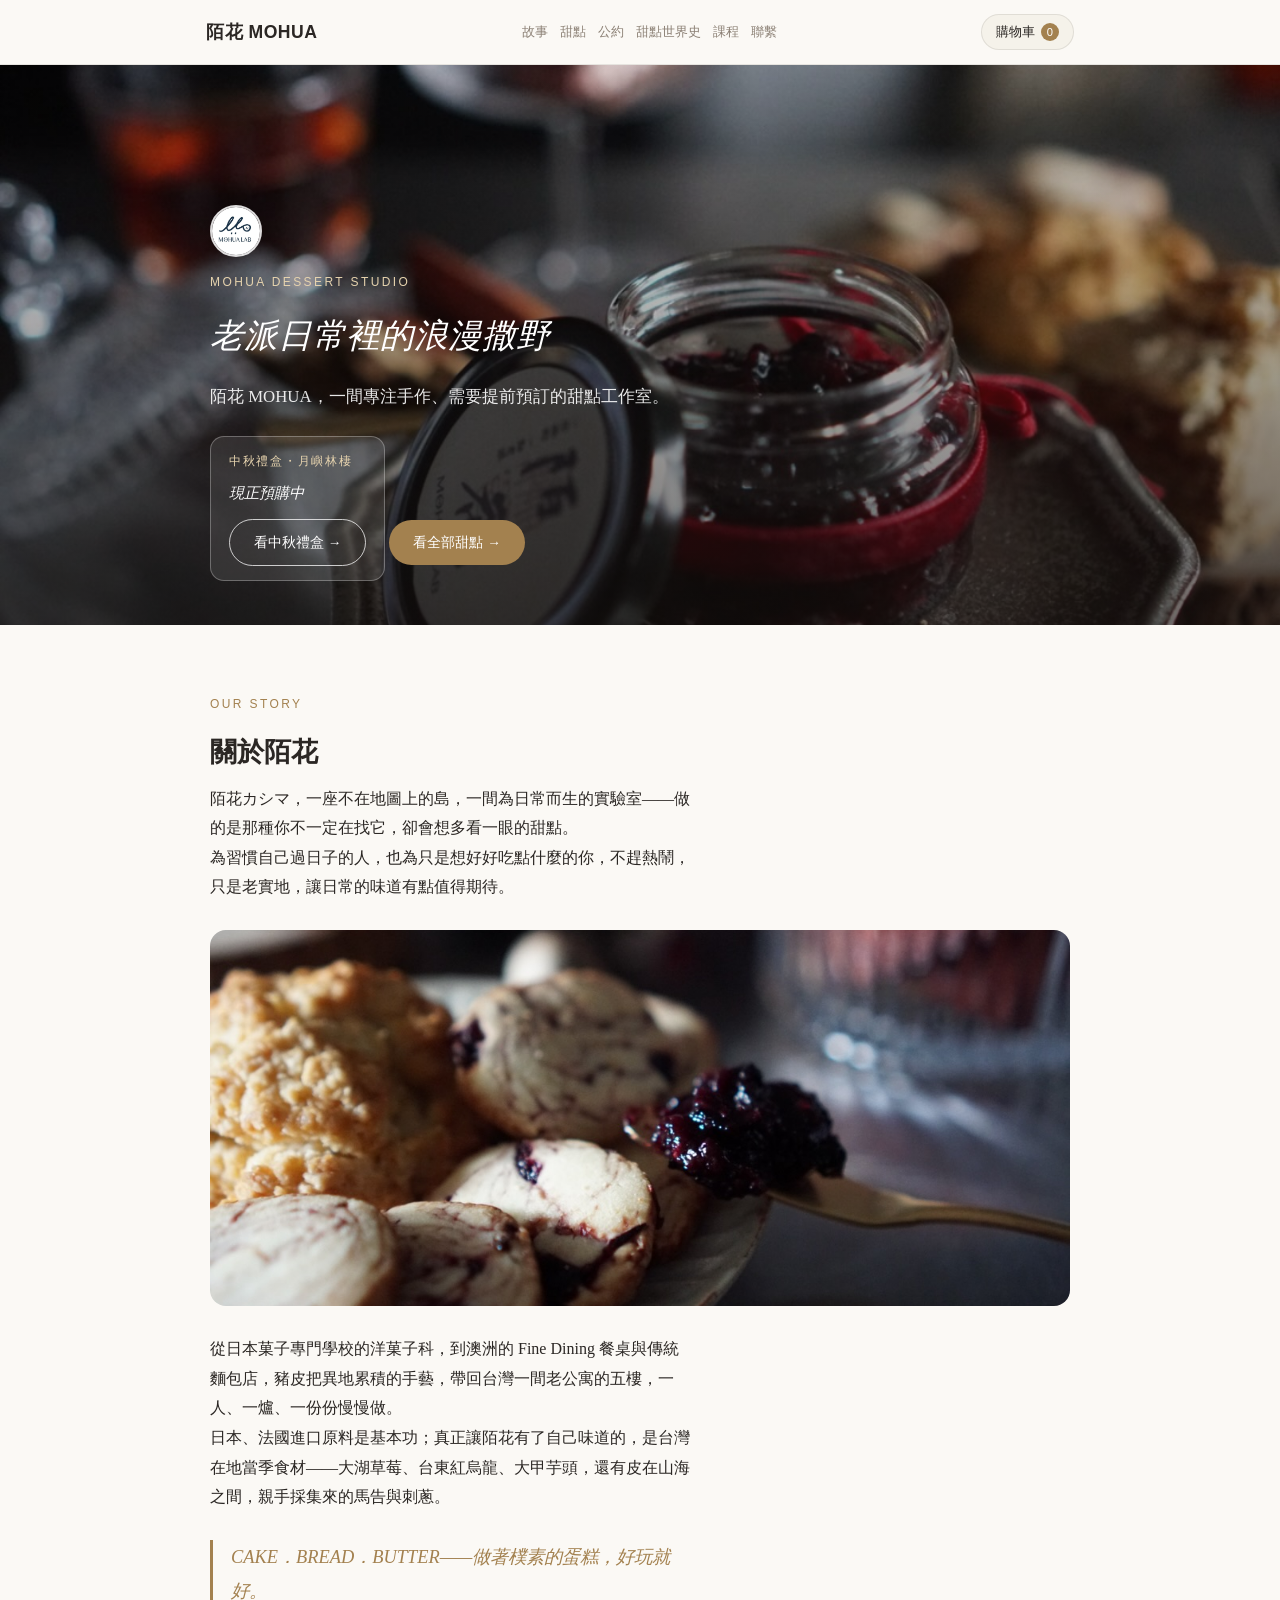
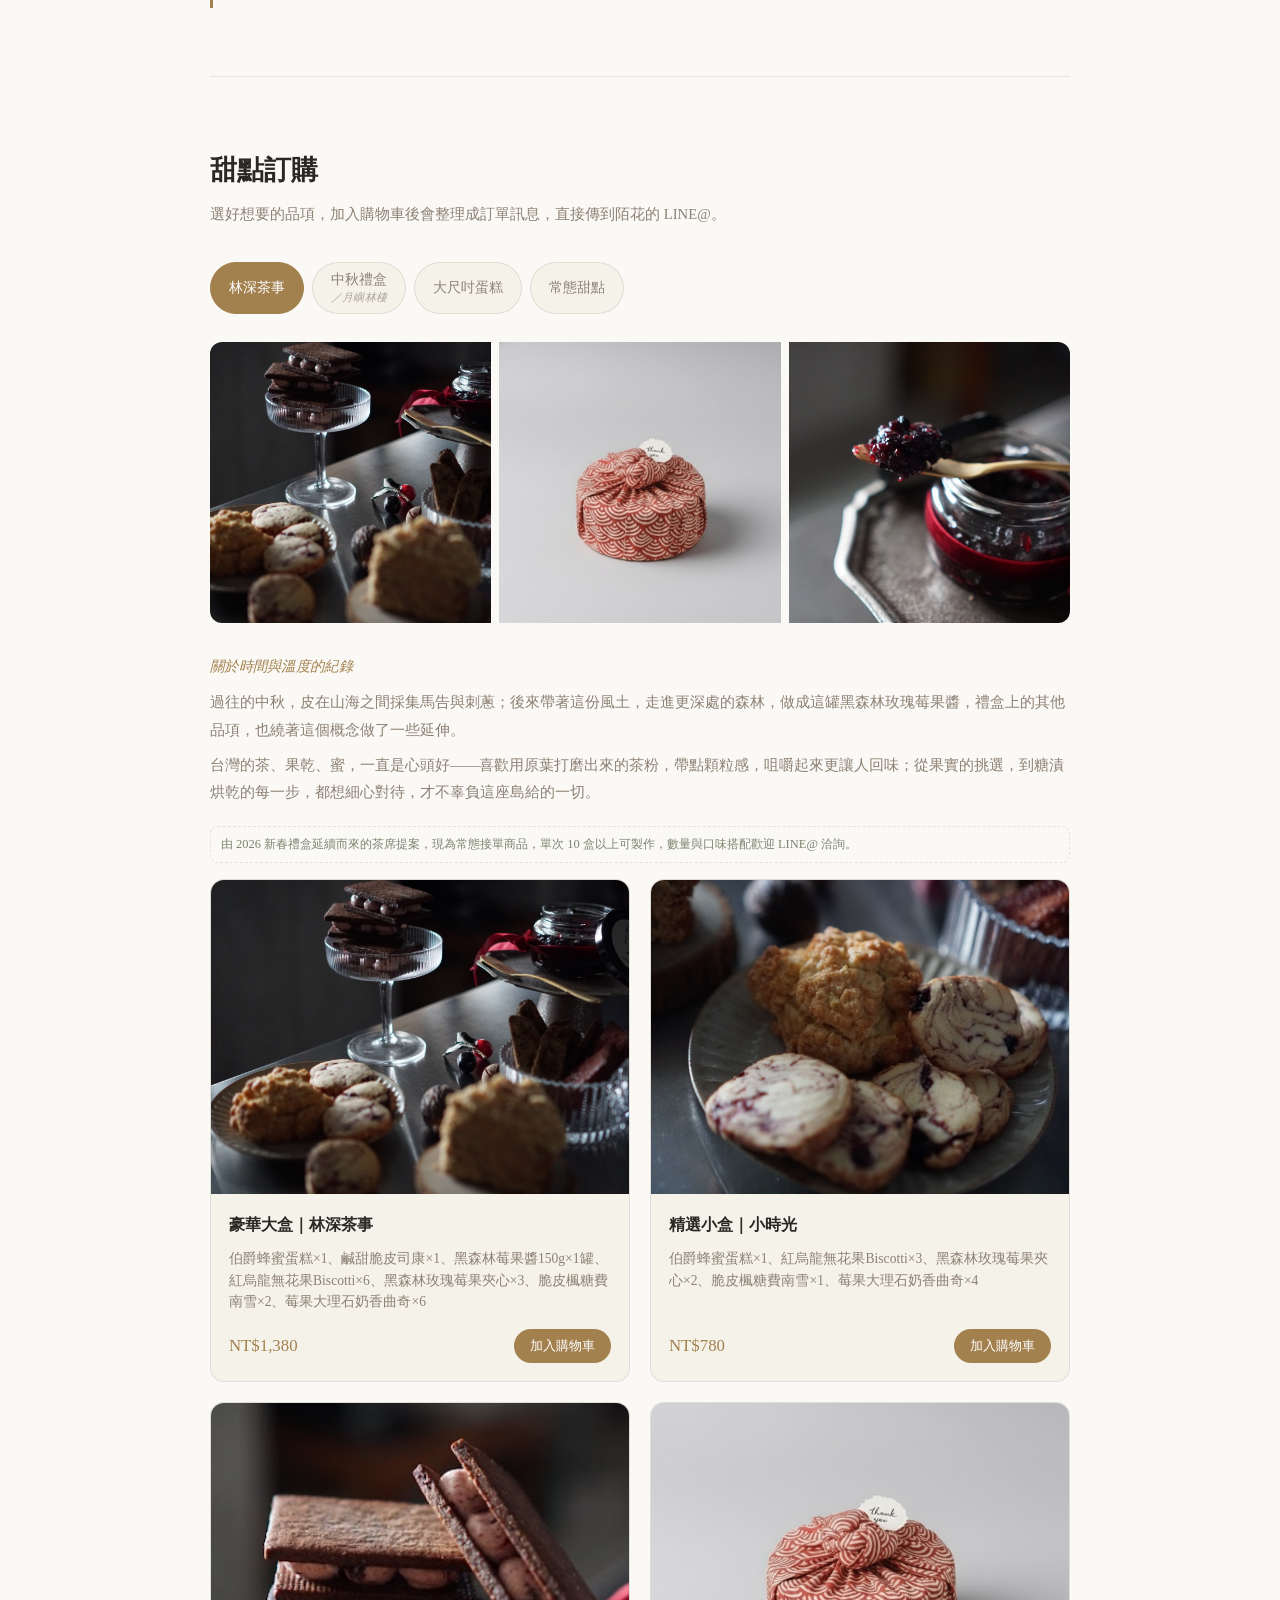
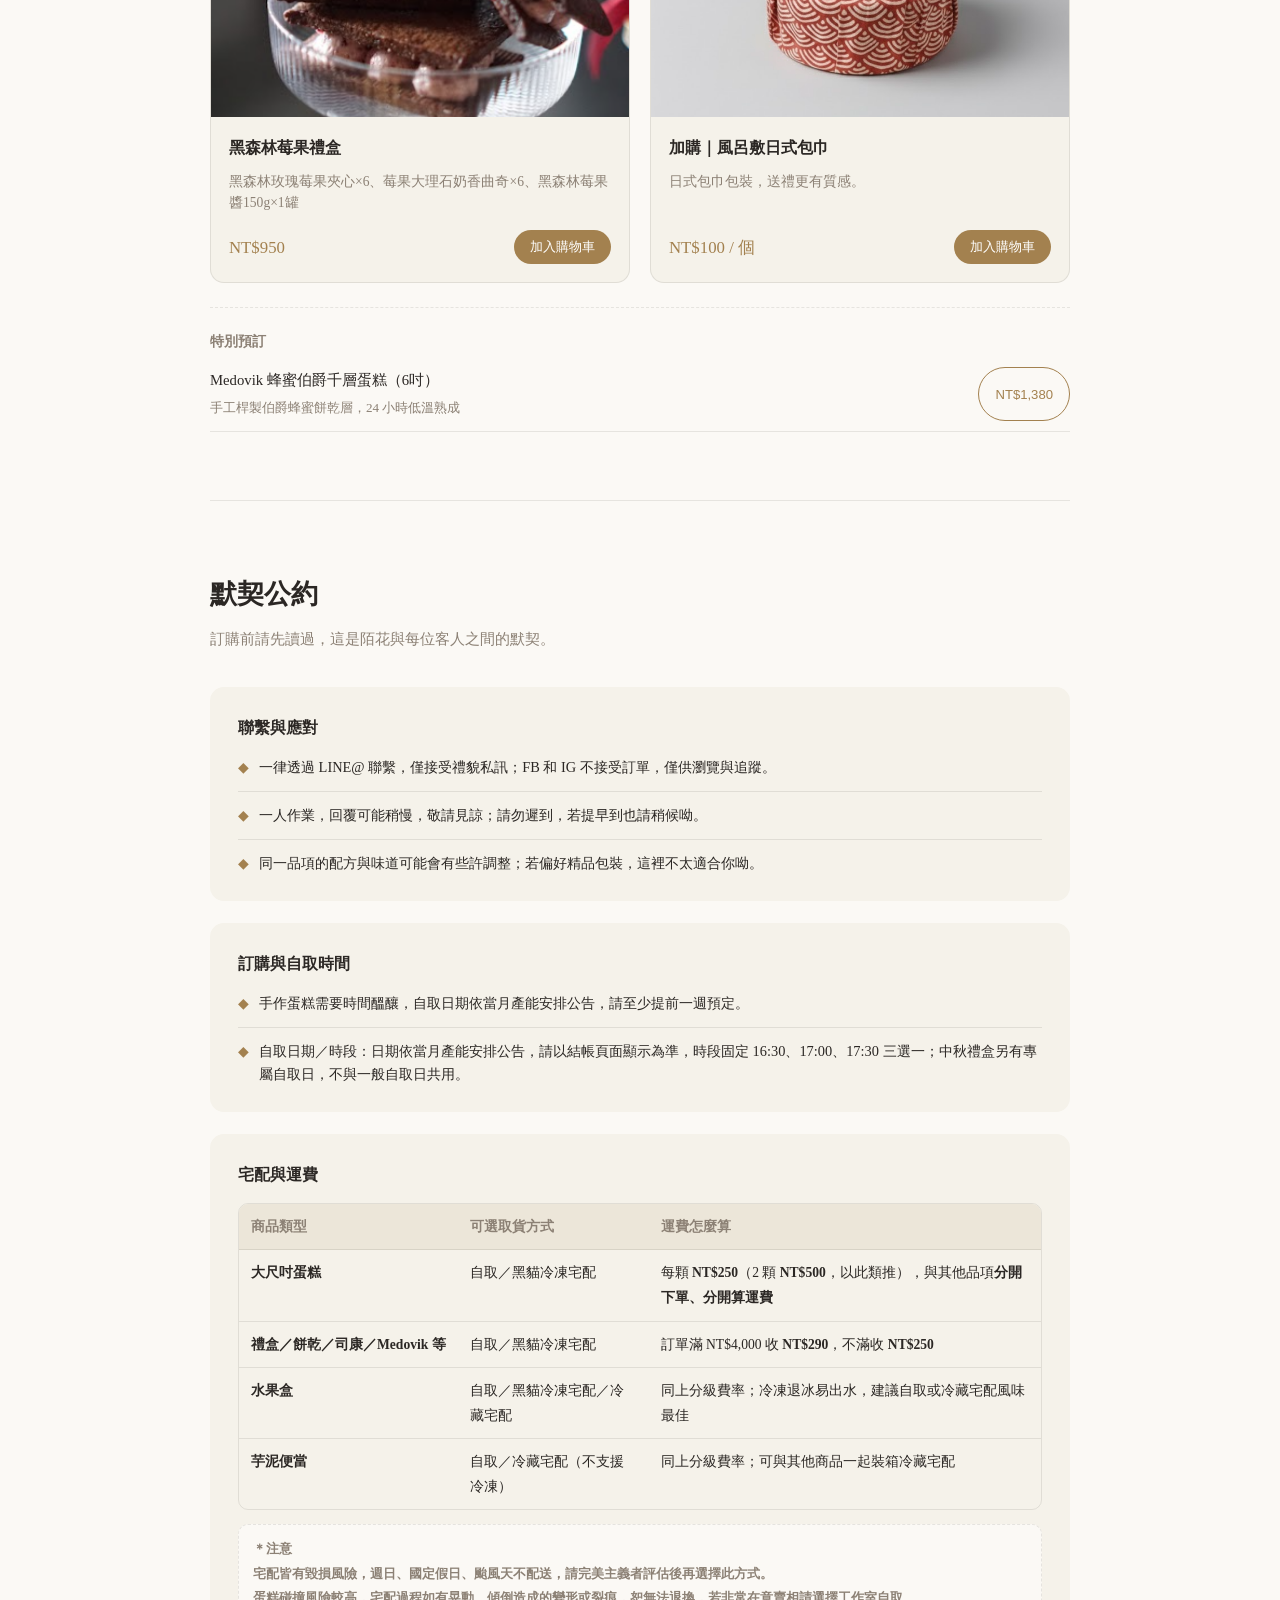
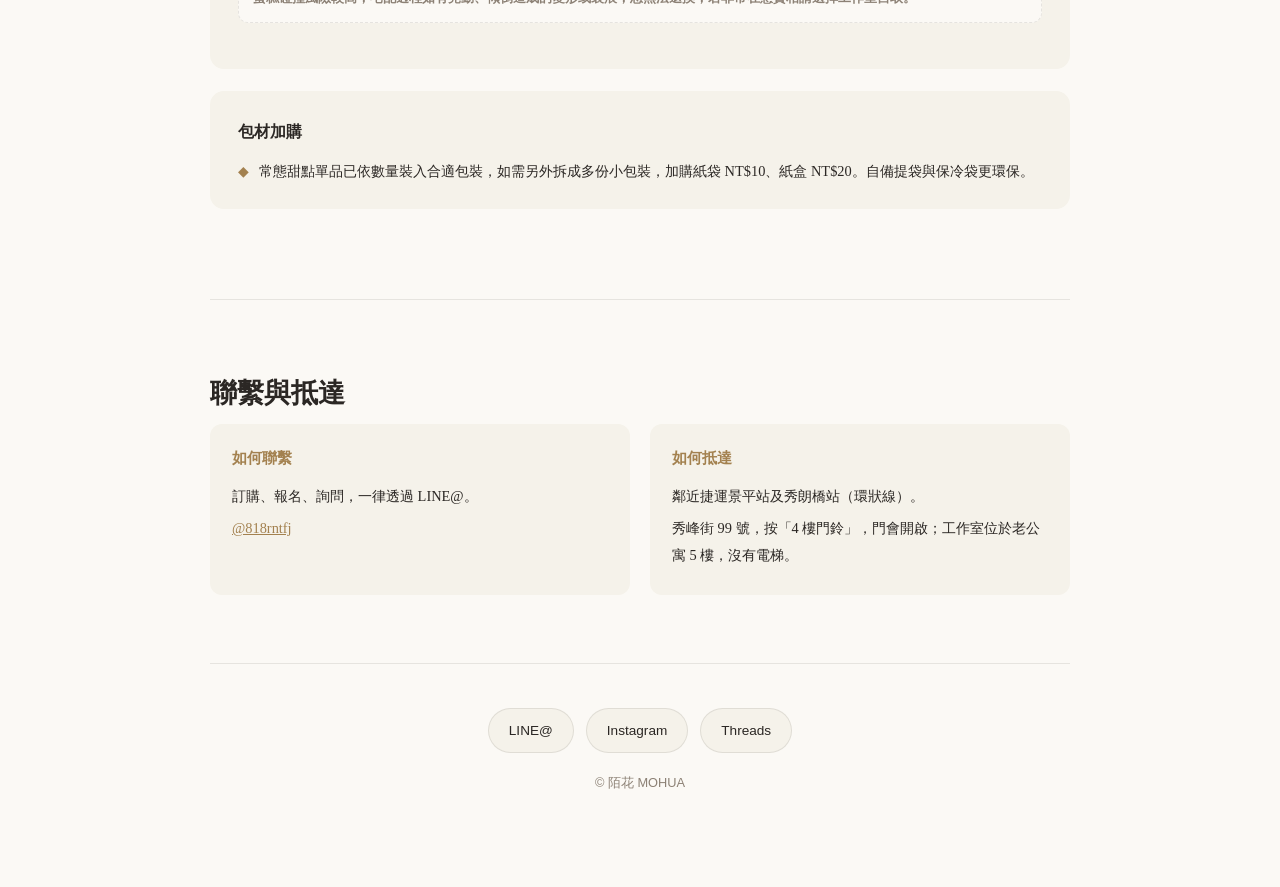
==== index.html @ 63fe0bda "宅配紅字說明加上中秋禮盒的固定出貨日例外 購物車只要有中秋禮盒商品，宅配紅字說明改講「9/21 統一以黑貓冷凍宅配寄出，如有併單其他甜點，將一併於當日出貨」，不會再顯示一般品項那句「依訂單順序、無法指" ====
<!DOCTYPE html>
<html lang="zh-Hant">
<head>
<meta charset="UTF-8">
<title>陌花 MOHUA｜甜點與烘焙課程</title>
<meta name="viewport" content="width=device-width, initial-scale=1">
<meta name="description" content="陌花 MOHUA——豬皮的甜點工作室，大尺吋蛋糕、期間限定禮盒、烘焙課程。">
<link rel="stylesheet" href="style.css">
</head>
<body>

<nav class="topnav">
  <div class="topnav-inner ui">
    <a class="brand" href="#top">陌花 MOHUA</a>
    <div class="nav-links">
      <a href="#story">故事</a>
      <a href="#shop">甜點</a>
      <a href="#agreement">公約</a>
      <a href="dessert-history.html">甜點世界史</a>
      <a href="course.html">課程</a>
      <a href="#visit">聯繫</a>
    </div>
    <button class="cart-btn" onclick="openCart()"><span class="ui-label">購物車</span> <span class="cart-count ui" id="cartCount">0</span></button>
  </div>
</nav>

<header class="hero" id="top">
  <div class="hero-media">
    <img src="素材/ig/post-01-jan13.jpg" alt="陌花手作甜點與果醬">
    <div class="hero-overlay"></div>
  </div>
  <div class="hero-content">
    <img class="hero-badge" src="素材/ig/profile-logo.jpg" alt="陌花 MOHUA LAB">
    <p class="eyebrow ui">MOHUA DESSERT STUDIO</p>
    <h1 class="name">老派日常裡的浪漫撒野</h1>
    <p class="lede">陌花 MOHUA，一間專注手作、需要提前預訂的甜點工作室。</p>

    <div class="hero-promo">
      <p class="hero-promo-tag">中秋禮盒・月嶼林棲</p>
      <p class="hero-promo-text">現正預購中</p>
      <a href="#shop" class="hero-cta ui outline" onclick="switchTab('midautumn')">看中秋禮盒 →</a>
    </div>

    <a href="#shop" class="hero-cta ui">看全部甜點 →</a>
  </div>
</header>

<div class="wrap">

<!-- ================= 品牌故事 ================= -->
<section class="block story-block" id="story">
  <p class="eyebrow ui">OUR STORY</p>
  <h2 class="sec-title">關於陌花</h2>

  <p class="story-text">陌花カシマ，一座不在地圖上的島，一間為日常而生的實驗室——做的是那種你不一定在找它，卻會想多看一眼的甜點。<br>
  為習慣自己過日子的人，也為只是想好好吃點什麼的你，不趕熱鬧，只是老實地，讓日常的味道有點值得期待。</p>

  <div class="story-banner"><img src="素材/ig/post-05-jan23.jpg" alt="陌花手作甜點"></div>

  <p class="story-text">從日本菓子專門學校的洋菓子科，到澳洲的 Fine Dining 餐桌與傳統麵包店，豬皮把異地累積的手藝，帶回台灣一間老公寓的五樓，一人、一爐、一份份慢慢做。<br>
  日本、法國進口原料是基本功；真正讓陌花有了自己味道的，是台灣在地當季食材——大湖草莓、台東紅烏龍、大甲芋頭，還有皮在山海之間，親手採集來的馬告與刺蔥。</p>

  <blockquote class="pull-quote ui">CAKE．BREAD．BUTTER——做著樸素的蛋糕，好玩就好。</blockquote>
</section>

<!-- ================= 甜點訂購 ================= -->
<section class="block" id="shop">
  <h2 class="sec-title">甜點訂購</h2>
  <p class="sec-sub">選好想要的品項，加入購物車後會整理成訂單訊息，直接傳到陌花的 LINE@。</p>

  <div class="tabs ui">
    <button class="tab active" data-cat="giftbox" onclick="switchTab('giftbox')">林深茶事</button>
    <button class="tab" data-cat="midautumn" onclick="switchTab('midautumn')">中秋禮盒<span class="tab-sub">／月嶼林棲</span></button>
    <button class="tab" data-cat="cake" onclick="switchTab('cake')">大尺吋蛋糕</button>
    <button class="tab" data-cat="changtai" onclick="switchTab('changtai')">常態甜點</button>
  </div>

  <!-- 新春禮盒 -->
  <div class="cat-panel" id="panel-giftbox">
    <div class="gallery-strip">
      <img src="素材/form-img-1.png" alt="陌花新春禮盒陳列">
      <img src="素材/form-img-6.png" alt="風呂敷包裝">
      <img src="素材/form-img-2.png" alt="黑森林莓果醬">
    </div>
    <p class="tagline">關於時間與溫度的紀錄</p>
    <p class="sec-sub" style="margin-bottom:8px">過往的中秋，皮在山海之間採集馬告與刺蔥；後來帶著這份風土，走進更深處的森林，做成這罐黑森林玫瑰莓果醬，禮盒上的其他品項，也繞著這個概念做了一些延伸。</p>
    <p class="sec-sub" style="margin-bottom:20px">台灣的茶、果乾、蜜，一直是心頭好——喜歡用原葉打磨出來的茶粉，帶點顆粒感，咀嚼起來更讓人回味；從果實的挑選，到糖漬烘乾的每一步，都想細心對待，才不辜負這座島給的一切。</p>
    <p class="item-note" style="margin-bottom:16px">由 2026 新春禮盒延續而來的茶席提案，現為常態接單商品，單次 10 盒以上可製作，數量與口味搭配歡迎 LINE@ 洽詢。</p>

    <div class="product-grid">
      <div class="product-card">
        <div class="thumb"><img src="素材/form-img-1.png" alt="豪華大盒：林深茶事"></div>
        <div class="body">
          <h3>豪華大盒｜林深茶事</h3>
          <p class="desc">伯爵蜂蜜蛋糕×1、鹹甜脆皮司康×1、黑森林莓果醬150g×1罐、紅烏龍無花果Biscotti×6、黑森林玫瑰莓果夾心×3、脆皮楓糖費南雪×2、莓果大理石奶香曲奇×6</p>
          <div class="price-row">
            <span class="price ui">NT$1,380</span>
            <button class="add-btn ui" onclick="addToCart('giftbox-big','豪華大盒｜林深茶事',1380)">加入購物車</button>
          </div>
        </div>
      </div>

      <div class="product-card">
        <div class="thumb"><img src="素材/form-img-4.png" alt="精選小盒：小時光"></div>
        <div class="body">
          <h3>精選小盒｜小時光</h3>
          <p class="desc">伯爵蜂蜜蛋糕×1、紅烏龍無花果Biscotti×3、黑森林玫瑰莓果夾心×2、脆皮楓糖費南雪×1、莓果大理石奶香曲奇×4</p>
          <div class="price-row">
            <span class="price ui">NT$780</span>
            <button class="add-btn ui" onclick="addToCart('giftbox-small','精選小盒｜小時光',780)">加入購物車</button>
          </div>
        </div>
      </div>

      <div class="product-card">
        <div class="thumb"><img src="素材/form-img-3.png" alt="黑森林莓果禮盒"></div>
        <div class="body">
          <h3>黑森林莓果禮盒</h3>
          <p class="desc">黑森林玫瑰莓果夾心×6、莓果大理石奶香曲奇×6、黑森林莓果醬150g×1罐</p>
          <div class="price-row">
            <span class="price ui">NT$950</span>
            <button class="add-btn ui" onclick="addToCart('giftbox-berry','黑森林莓果禮盒',950)">加入購物車</button>
          </div>
        </div>
      </div>

      <div class="product-card">
        <div class="thumb"><img src="素材/form-img-6.png" alt="風呂敷日式包巾"></div>
        <div class="body">
          <h3>加購｜風呂敷日式包巾</h3>
          <p class="desc">日式包巾包裝，送禮更有質感。</p>
          <div class="price-row">
            <span class="price ui">NT$100 / 個</span>
            <button class="add-btn ui" onclick="addToCart('furoshiki','加購｜風呂敷日式包巾',100)">加入購物車</button>
          </div>
        </div>
      </div>
    </div>

    <div class="text-list">
      <h4 class="ui">特別預訂</h4>
      <ul>
        <li>
          <div>
            <div>Medovik 蜂蜜伯爵千層蛋糕（6吋）</div>
            <span class="note">手工桿製伯爵蜂蜜餅乾層，24 小時低溫熟成</span>
          </div>
          <button class="add-btn outline ui" onclick="addToCart('medovik','Medovik 蜂蜜伯爵千層蛋糕（6吋）',1380)">NT$1,380</button>
        </li>
      </ul>
    </div>
  </div>

  <!-- 中秋禮盒 -->
  <div class="cat-panel" id="panel-midautumn" style="display:none">
    <div class="gallery-strip">
      <img src="素材/中秋禮盒/moonfestival-labeled-tray.jpg" alt="月嶼林棲禮盒六種口味標示">
      <img src="素材/中秋禮盒/unbox-detail.jpg" alt="月嶼林棲禮盒開盒細節">
      <img src="素材/中秋禮盒/giftbag-packaging.jpg" alt="月嶼林棲禮盒提袋與包裝">
    </div>
    <p class="tagline">月嶼林棲</p>
    <p class="sec-sub" style="margin-bottom:8px">山林的氣息，伴著秋夜的月光，<br>茶香隨風飄散，如水的月光灑落，<br>陌生又熟悉的味道，是大家最想念的家鄉。</p>
    <p class="sec-sub" style="margin-bottom:20px">餅皮選用台灣原生香料與在地食材，將純淨的山林氣息，化為一口口的溫柔。特色餡料為花生蓮蓉起司餡，蒸熟的花生與蓮子壓成泥後翻炒成蓮蓉餡，搭配北海道奶油乳酪蒸烤而成，口感細緻、溫潤。</p>

    <h3 class="subcat-title" style="margin-top:0;padding-top:0;border-top:none">月嶼林棲</h3>
    <h3 class="subcat-title">A. 台灣風味月餅</h3>
    <div class="mini-strip" style="max-width:100%;grid-template-columns:repeat(4,1fr)">
      <img src="素材/中秋禮盒/mooncake-01.jpg" alt="台灣風味月餅細節 1">
      <img src="素材/中秋禮盒/mooncake-02.jpg" alt="台灣風味月餅細節 2">
      <img src="素材/中秋禮盒/mooncake-03.jpg" alt="台灣風味月餅細節 3">
      <img src="素材/中秋禮盒/mooncake-04.jpg" alt="台灣風味月餅細節 4">
    </div>
    <p class="subcat-note">口味：馬告杏桃（山胡椒清香、杏桃甜香）、刺蔥檸檬（原住民香料、清新風味）、紅烏龍核桃（高山茶韻、溫潤核桃）、觀音茶南瓜子（茶香與堅果的和諧）。附贈手寫小卡、麻繩。</p>
    <div class="product-grid">
      <div class="product-card">
        <div class="body">
          <h3>四入嚐鮮組合</h3>
          <p class="desc">口味各一，先嚐鮮再決定送禮組合。</p>
          <div class="price-row">
            <span class="price ui" id="price-mooncake-4">NT$660</span>
            <button class="add-btn ui" onclick="addMidAutumnItem('mooncake-4','台灣風味月餅｜四入嚐鮮組合',660)">加入購物車</button>
          </div>
        </div>
      </div>
      <div class="product-card">
        <div class="body">
          <h3>六入精緻禮盒</h3>
          <p class="desc">馬告杏桃×2、刺蔥檸檬×2、紅烏龍核桃×1、觀音茶南瓜子×1。</p>
          <div class="price-row">
            <span class="price ui" id="price-mooncake-6">NT$980</span>
            <button class="add-btn ui" onclick="addMidAutumnItem('mooncake-6','台灣風味月餅｜六入精緻禮盒',980)">加入購物車</button>
          </div>
        </div>
      </div>
    </div>

    <h3 class="subcat-title">B. 芝麻肉鬆麻糬酥餅</h3>
    <p class="subcat-note">外酥內軟的層次，芝麻濃厚、肉鬆鹹香，還有麻糬牽絲的驚喜。</p>
    <div class="product-grid">
      <div class="product-card">
        <div class="thumb"><img src="素材/常態甜點/31-sesame-mochi-pastry.jpg" alt="芝麻肉鬆QQ酥餅（整顆）" style="object-position:top"></div>
        <div class="body">
          <h3>單入</h3>
          <div class="price-row">
            <span class="price ui" id="price-sesame-mochi-1">NT$130</span>
            <button class="add-btn ui" onclick="addMidAutumnItem('sesame-mochi-1','芝麻肉鬆麻糬酥餅（單入）',130)">加入購物車</button>
          </div>
        </div>
      </div>
      <div class="product-card">
        <div class="thumb"><img src="素材/常態甜點/31-sesame-mochi-pastry.jpg" alt="芝麻肉鬆QQ酥餅（切開）" style="object-position:bottom"></div>
        <div class="body">
          <h3>六入</h3>
          <div class="price-row">
            <span class="price ui" id="price-sesame-mochi-6">NT$760</span>
            <button class="add-btn ui" onclick="addMidAutumnItem('sesame-mochi-6','芝麻肉鬆麻糬酥餅（六入）',760)">加入購物車</button>
          </div>
        </div>
      </div>
    </div>

    <p class="item-note" style="margin-top:8px">退冰即可享用，回烤風味更佳。中秋禮盒現正預購中，自取日為 9/20，選擇宅配的訂單將於 9/21 統一以黑貓冷凍宅配寄出，實際安排請以發文公告為準。</p>
  </div>

  <!-- 大尺吋蛋糕 -->
  <div class="cat-panel" id="panel-cake" style="display:none">
    <div class="gallery-strip">
      <img src="素材/大尺吋蛋糕/包裝/packaging-ribbon-01.jpg" alt="雙色緞帶蝴蝶結與手寫感謝小卡">
      <img src="素材/大尺吋蛋糕/包裝/packaging-ribbon-02.jpg" alt="手繫麻繩與手寫生日祝福小卡">
      <img src="素材/大尺吋蛋糕/包裝/packaging-ribbon-03.jpg" alt="包裝完成的蛋糕禮盒">
    </div>
    <p class="tagline">生活小小的儀式感</p>
    <p class="sec-sub" style="margin-bottom:20px">日本中澤鮮奶油、法國鮮奶油、自製香草二砂糖——厚實豐富的內餡，是每一顆重重的蛋糕最在意的細節。雙色緞帶、手寫小卡，是出門前的最後一道手續。以下為圖片示意，實際成品依當次製作為準。</p>

    <p class="item-note" style="margin-bottom:16px">招牌固定 4 款，口味、備料都經過整理，選擇更單純；也提供客製蛋糕自由搭配基底與奶霜，其他特殊需求歡迎 LINE@ 討論。</p>
    <p class="item-note" style="margin-bottom:16px">手作蛋糕需要時間醞釀，自取日期依當月產能安排公告，請於結帳頁面確認當下可選時段，建議提前預約，才不會錯過想要的日期。</p>
    <div class="product-grid">
      <div class="product-card">
        <div class="thumb"><img src="素材/大尺吋蛋糕/06-taitung-honey-blacktea-fruit.png" alt="紅烏龍燉蘋果蛋糕"></div>
        <div class="body">
          <h3>紅烏龍燉蘋果</h3>
          <p class="desc">白蘭地香草焦糖燉蘋果、巧克力脆脆、紅烏龍奶凍——高山茶韻配溫潤燉蘋果，客人反應最好的組合。</p>
          <select class="flavor-select ui" id="size-honglurong-apple" onchange="updateSizedPrice('size-honglurong-apple','price-honglurong-apple')">
            <option value="6|1800">6 吋　NT$1,800</option>
            <option value="8|3000">8 吋　NT$3,000</option>
          </select>
          <div class="price-row">
            <span class="price ui" id="price-honglurong-apple">NT$1,800</span>
            <button class="add-btn ui" onclick="addToCartSized('honglurong-apple','紅烏龍燉蘋果','size-honglurong-apple')">加入購物車</button>
          </div>
        </div>
      </div>
      <div class="product-card">
        <div class="thumb"><img src="素材/大尺吋蛋糕/08-taro-hojicha-caramel-nut.png" alt="芋泥控蛋糕"></div>
        <div class="body">
          <h3>芋泥控</h3>
          <p class="desc">芋泥、焦糖堅果脆、蜂蜜乳酪——自慢推薦款。宅配改為芋泥乳酪冰糕。</p>
          <select class="flavor-select ui" id="size-taro-control" onchange="updateSizedPrice('size-taro-control','price-taro-control')">
            <option value="6|1800">6 吋　NT$1,800</option>
            <option value="8|3000">8 吋　NT$3,000</option>
          </select>
          <div class="price-row">
            <span class="price ui" id="price-taro-control">NT$1,800</span>
            <button class="add-btn ui" onclick="addToCartSized('taro-control','芋泥控','size-taro-control')">加入購物車</button>
          </div>
        </div>
      </div>
      <div class="product-card">
        <div class="thumb"><img src="素材/大尺吋蛋糕/11-yuzu-genmai.png" alt="柚子芝麻蛋糕"></div>
        <div class="body">
          <h3>柚子芝麻</h3>
          <p class="desc">日本柚子乳糕、芝麻奶凍、芝麻脆脆，清爽解膩的組合。</p>
          <select class="flavor-select ui" id="size-yuzu-sesame" onchange="updateSizedPrice('size-yuzu-sesame','price-yuzu-sesame')">
            <option value="6|1800">6 吋　NT$1,800</option>
            <option value="8|3000">8 吋　NT$3,000</option>
          </select>
          <div class="price-row">
            <span class="price ui" id="price-yuzu-sesame">NT$1,800</span>
            <button class="add-btn ui" onclick="addToCartSized('yuzu-sesame','柚子芝麻','size-yuzu-sesame')">加入購物車</button>
          </div>
        </div>
      </div>
      <div class="product-card">
        <div class="thumb"><img src="素材/大尺吋蛋糕/05-vanilla-rum-fruit.png" alt="當季水果蛋糕"></div>
        <div class="body">
          <h3>當季水果</h3>
          <p class="desc">蜂蜜乳酪、原味香草奶凍，水果隨四季輪替，選用價格穩定的常見品項——春：桑葚／夏：芒果／秋：甜柿／冬：茂谷柑。</p>
          <select class="flavor-select ui" id="size-seasonal-fruit" onchange="updateSizedPrice('size-seasonal-fruit','price-seasonal-fruit')">
            <option value="6|1600">6 吋　NT$1,600</option>
            <option value="8|2800">8 吋　NT$2,800</option>
          </select>
          <div class="price-row">
            <span class="price ui" id="price-seasonal-fruit">NT$1,600</span>
            <button class="add-btn ui" onclick="addToCartSized('seasonal-fruit','當季水果','size-seasonal-fruit')">加入購物車</button>
          </div>
        </div>
      </div>
      <div class="product-card">
        <div class="thumb"><img src="素材/大尺吋蛋糕/04-medovik.png" alt="Medovik 蜂蜜伯爵千層蛋糕"></div>
        <div class="body">
          <h3>Medovik 蜂蜜伯爵千層蛋糕</h3>
          <p class="desc">「時間，是這款蛋糕最重要的食材。」手工桿製伯爵蜂蜜餅乾層，24 小時低溫熟成。不同於禮盒裡蜂蜜蛋糕的「輕盈彈潤」，這款展現的是「厚實與深邃」——茶香、核桃與焦糖蜂蜜，在時間裡緩緩融合，質地從酥脆轉化為如雲朵般的綿密，適合團圓餐後的重頭戲，或是情人節最深情的對白。</p>
          <div class="price-row">
            <span class="price ui">6吋 NT$1,380</span>
            <button class="add-btn ui" onclick="addToCart('medovik-cake','Medovik 蜂蜜伯爵千層蛋糕（6吋）',1380)">加入購物車</button>
          </div>
        </div>
      </div>
      <div class="product-card">
        <div class="thumb"><img src="素材/常態甜點/13-carrot-cake.png" alt="香橙乳酪胡蘿蔔蛋糕（8吋整顆）"></div>
        <div class="body">
          <h3>香橙乳酪胡蘿蔔蛋糕</h3>
          <p class="desc">輕盈留香的香橙馬茲卡邦乳酪，胡蘿蔔蛋糕也拌入大量橙皮跟橙汁；常態甜點也有單片販售。</p>
          <div class="price-row">
            <span class="price ui">8吋整顆 NT$1,500</span>
            <button class="add-btn ui" onclick="addToCart('carrot-cake-8','香橙乳酪胡蘿蔔蛋糕（8吋整顆）',1500)">加入購物車</button>
          </div>
        </div>
      </div>
      <div class="product-card">
        <div class="carousel" id="carousel-cakegallery">
          <div class="carousel-track" id="carousel-cakegallery-track">
            <img src="素材/大尺吋蛋糕/01-strawberry-jp.png" alt="蛋糕造型 1">
            <img src="素材/大尺吋蛋糕/03-persimmon-hojicha-orange-cheese.png" alt="蛋糕造型 2">
            <img src="素材/大尺吋蛋糕/07-mango-papaya-blacktea.png" alt="蛋糕造型 3">
            <img src="素材/大尺吋蛋糕/09-chestnut-earlgrey-blacktea.png" alt="蛋糕造型 4">
            <img src="素材/大尺吋蛋糕/10-hojicha-persimmon.png" alt="蛋糕造型 5">
            <img src="素材/大尺吋蛋糕/12-hojicha-mikan-saltflower-cheese.png" alt="蛋糕造型 6">
            <img src="素材/大尺吋蛋糕/13-earlgrey-orange-mikan.png" alt="蛋糕造型 7">
            <img src="素材/大尺吋蛋糕/15-tangerine-boxed.jpg" alt="蛋糕造型 8">
            <img src="素材/大尺吋蛋糕/16-walnut-driedorange.png" alt="蛋糕造型 9">
          </div>
          <button class="carousel-arrow prev" onclick="carouselMove('cakegallery',-1)">‹</button>
          <button class="carousel-arrow next" onclick="carouselMove('cakegallery',1)">›</button>
          <div class="carousel-dots" id="carousel-cakegallery-dots">
            <span class="active" onclick="carouselGoTo('cakegallery',0)"></span>
            <span onclick="carouselGoTo('cakegallery',1)"></span>
            <span onclick="carouselGoTo('cakegallery',2)"></span>
            <span onclick="carouselGoTo('cakegallery',3)"></span>
            <span onclick="carouselGoTo('cakegallery',4)"></span>
            <span onclick="carouselGoTo('cakegallery',5)"></span>
            <span onclick="carouselGoTo('cakegallery',6)"></span>
            <span onclick="carouselGoTo('cakegallery',7)"></span>
            <span onclick="carouselGoTo('cakegallery',8)"></span>
          </div>
        </div>
        <div class="body">
          <h3>客製蛋糕｜自由搭配</h3>
          <p class="item-note" style="margin-bottom:8px">以上為過往製作過的造型示意，實際款式依當次基底＋奶霜組合為準。</p>
          <p class="desc">先選基底，奶霜會自動列出跟這個基底最搭的兩種選擇；燉蘋果／芋泥／柚子乳糕／芒果／甜柿這五款基底，也已經幫你配好對應的口感脆片，不用另外選。含榴槤／櫻桃／草莓在內同一價格，不另外加價，實際供應依當季而定，下單後由皮 LINE@ 確認細節（不確定味道搭不搭，也可以留言請皮推薦組合）。</p>
          <select class="flavor-select ui" id="custom-cake-a" onchange="updateCustomCakeB()">
            <option value="燉蘋果">基底：白蘭地香草焦糖燉蘋果</option>
            <option value="芋泥">基底：芋泥</option>
            <option value="柚子乳糕">基底：日本柚子乳糕</option>
            <option value="芒果">基底：當季芒果</option>
            <option value="甜柿">基底：當季甜柿</option>
            <option value="水蜜桃">基底：當季水蜜桃</option>
            <option value="榴槤">基底：榴槤（季節限定）</option>
            <option value="櫻桃">基底：櫻桃（季節限定）</option>
            <option value="草莓">基底：草莓（季節限定）</option>
          </select>
          <select class="flavor-select ui" id="custom-cake-b"></select>
          <p class="item-note" id="custom-cake-c-note" style="margin:8px 0"></p>
          <select class="flavor-select ui" id="custom-cake-size" onchange="updateSizedPrice('custom-cake-size','price-custom-cake')">
            <option value="6|2200">6 吋　NT$2,200</option>
            <option value="8|3600">8 吋　NT$3,600</option>
          </select>
          <div class="price-row">
            <span class="price ui" id="price-custom-cake">NT$2,200</span>
            <button class="add-btn ui" onclick="addCustomCake('custom-cake-size','custom-cake-a','custom-cake-b')">加入購物車</button>
          </div>
        </div>
      </div>
    </div>

    <p class="item-note"><b>蛋糕需要單獨下單呦!</b> 麻煩需要與其他甜點分開下單:)（一次訂好幾顆蛋糕沒問題）。購物車裡放入蛋糕後，會出現日期／時間需求、曲線蠟燭加購與小卡祝福語欄位。</p>
  </div>

  <!-- 常態甜點 -->
  <div class="cat-panel" id="panel-changtai" style="display:none">
    <p class="sec-sub" style="margin-bottom:20px">日常品項，公司下午茶、婚禮派對、接待小點歡迎討論，數量達到也可以預定，歡迎團購。</p>

    <div class="tabs ui">
      <button class="tab active" data-subcat="tart" onclick="switchSubTab('tart')">大尺吋塔派</button>
      <button class="tab" data-subcat="bites" onclick="switchSubTab('bites')">小點心</button>
      <button class="tab" data-subcat="rolls" onclick="switchSubTab('rolls')">麵包捲</button>
      <button class="tab" data-subcat="boxes" onclick="switchSubTab('boxes')">甜點盒子</button>
    </div>

    <div class="subcat-panel" id="subpanel-tart">
    <div class="product-grid">
      <div class="product-card">
        <div class="thumb"><img src="素材/常態甜點/14-lemon-tart.png" alt="唾液腺失調檸檬塔"></div>
        <div class="body">
          <h3>唾液腺失調檸檬塔（6吋）</h3>
          <p class="desc">酥脆甜塔皮是主角，退冰後依舊香脆，內餡有一層像奶蓋的鹹甜乳酪餡，獻給喜歡酸感但追求平衡的人。</p>
          <div class="price-row">
            <span class="price ui">NT$1,380</span>
            <button class="add-btn ui" onclick="addToCart('lemon-tart','唾液腺失調檸檬塔（6吋）',1380)">加入購物車</button>
          </div>
        </div>
      </div>
    </div>
    </div>

    <div class="subcat-panel" id="subpanel-bites" style="display:none">
    <div class="product-grid">
      <div class="product-card">
        <div class="thumb"><img src="素材/常態甜點/01-earlgrey-honey-cake.png" alt="伯爵蜂蜜蛋糕"></div>
        <div class="body">
          <h3>伯爵蜂蜜蛋糕</h3>
          <p class="desc">磨碎的伯爵茶葉揉入麵糊，入口先是蜂蜜清甜，隨後佛手柑香氣散發，質地彈潤。</p>
          <div class="price-row">
            <span class="price tbd ui">NT$100／片（售完）</span>
            <button class="add-btn disabled ui">已售完</button>
          </div>
        </div>
      </div>
      <div class="product-card">
        <div class="thumb"><img src="素材/常態甜點/13-carrot-cake.png" alt="香橙乳酪胡蘿蔔蛋糕"></div>
        <div class="body">
          <h3>香橙乳酪胡蘿蔔蛋糕</h3>
          <p class="desc">輕盈留香的香橙馬茲卡邦乳酪，胡蘿蔔蛋糕也拌入大量橙皮跟橙汁。</p>
          <div class="price-row">
            <span class="price ui">NT$150 / 片</span>
            <button class="add-btn ui" onclick="addToCart('carrot-cake','香橙乳酪胡蘿蔔蛋糕（單片）',150)">加入購物車</button>
          </div>
        </div>
      </div>
      <div class="product-card">
        <div class="carousel" id="carousel-dacquoise">
          <div class="carousel-track" id="carousel-dacquoise-track">
            <img src="素材/達克瓦茲系列/dacquoise-01.jpg" alt="達克瓦茲全口味展示 1">
            <img src="素材/達克瓦茲系列/dacquoise-02.jpg" alt="達克瓦茲全口味展示 2">
            <img src="素材/達克瓦茲系列/dacquoise-03.jpg" alt="達克瓦茲全口味展示 3">
            <img src="素材/達克瓦茲系列/dacquoise-04.jpg" alt="達克瓦茲全口味展示 4">
            <img src="素材/達克瓦茲系列/dacquoise-05.jpg" alt="達克瓦茲全口味展示 5">
            <img src="素材/達克瓦茲系列/dacquoise-06.jpg" alt="達克瓦茲全口味展示 6">
            <img src="素材/達克瓦茲系列/dacquoise-07.jpg" alt="達克瓦茲全口味展示 7">
            <img src="素材/達克瓦茲系列/dacquoise-08.jpg" alt="達克瓦茲全口味展示 8">
            <img src="素材/達克瓦茲系列/dacquoise-09.jpg" alt="達克瓦茲全口味展示 9">
            <img src="素材/達克瓦茲系列/dacquoise-10.jpg" alt="達克瓦茲全口味展示 10">
            <img src="素材/達克瓦茲系列/dacquoise-11.jpg" alt="達克瓦茲全口味展示 11">
            <img src="素材/達克瓦茲系列/dacquoise-12.jpg" alt="達克瓦茲全口味展示 12">
          </div>
          <button class="carousel-arrow prev" onclick="carouselMove('dacquoise',-1)">‹</button>
          <button class="carousel-arrow next" onclick="carouselMove('dacquoise',1)">›</button>
          <div class="carousel-dots" id="carousel-dacquoise-dots">
            <span class="active" onclick="carouselGoTo('dacquoise',0)"></span>
            <span onclick="carouselGoTo('dacquoise',1)"></span>
            <span onclick="carouselGoTo('dacquoise',2)"></span>
            <span onclick="carouselGoTo('dacquoise',3)"></span>
            <span onclick="carouselGoTo('dacquoise',4)"></span>
            <span onclick="carouselGoTo('dacquoise',5)"></span>
            <span onclick="carouselGoTo('dacquoise',6)"></span>
            <span onclick="carouselGoTo('dacquoise',7)"></span>
            <span onclick="carouselGoTo('dacquoise',8)"></span>
            <span onclick="carouselGoTo('dacquoise',9)"></span>
            <span onclick="carouselGoTo('dacquoise',10)"></span>
            <span onclick="carouselGoTo('dacquoise',11)"></span>
          </div>
        </div>
        <div class="body">
          <h3>達克瓦茲</h3>
          <p class="desc">純杏仁粉、義大利西西里杏仁粉外皮，酥脆軟黏不黏牙（單次訂購 10 顆以上製作）。</p>
          <select class="flavor-select ui" id="flavor-dacquoise">
            <option value="紅烏龍無花果">紅烏龍無花果</option>
            <option value="焙茶鳳梨">焙茶鳳梨</option>
            <option value="芝麻脆脆">芝麻脆脆</option>
            <option value="檸檬乳酪">檸檬乳酪</option>
            <option value="日本柚子堅果">日本柚子堅果</option>
            <option value="茶漬金桔">茶漬金桔</option>
            <option value="朗姆酒葡萄乾">朗姆酒葡萄乾</option>
          </select>
          <div class="price-row">
            <span class="price ui">NT$120 / 個</span>
            <button class="add-btn ui" onclick="addToCartFlavor('dacquoise','達克瓦茲',120,'flavor-dacquoise')">加入購物車</button>
          </div>
        </div>
      </div>
      <div class="product-card">
        <div class="thumb"><img src="素材/常態甜點/32-three-eyed-cookie-photo.jpg" alt="三眼怪—觀音茶海鹽白巧克力三眼怪軟餅乾"></div>
        <div class="body">
          <h3>三眼怪｜觀音茶白巧克力軟餅乾</h3>
          <p class="desc">現磨觀音茶烤後香氣爆發，AOP 發酵奶油的細緻奶香，配上鹽之花，甜而不膩。</p>
          <div class="price-row">
            <span class="price ui">NT$240 / 三入</span>
            <button class="add-btn ui" onclick="addToCart('three-eyed','三眼怪｜觀音茶白巧克力軟餅乾（三入）',240)">加入購物車</button>
          </div>
        </div>
      </div>
      <div class="product-card">
        <div class="thumb"><img src="素材/常態甜點/04-canele-rum.png" alt="灌餡可麗露 朗姆香草基底"></div>
        <div class="body">
          <h3>灌餡可麗露｜朗姆香草基底</h3>
          <p class="desc">外層蜂膠、發酵奶油製成封殼。兩天靜置麵糊需提前預訂（單次訂購 10 顆以上製作）。</p>
          <select class="flavor-select ui" id="flavor-canele-rum">
            <option value="芝麻脆脆">灌餡口味：芝麻脆脆</option>
            <option value="檸檬凝乳">灌餡口味：檸檬凝乳</option>
            <option value="日本柚子">灌餡口味：日本柚子</option>
            <option value="茶漬金桔">灌餡口味：茶漬金桔</option>
          </select>
          <div class="price-row">
            <span class="price ui">NT$100 / 個</span>
            <button class="add-btn ui" onclick="addToCartFlavor('canele-rum','灌餡可麗露｜朗姆香草基底',100,'flavor-canele-rum')">加入購物車</button>
          </div>
        </div>
      </div>
      <div class="product-card">
        <div class="thumb"><img src="素材/常態甜點/05-canele-tea.png" alt="灌餡可麗露 茶基底"></div>
        <div class="body">
          <h3>灌餡可麗露｜茶基底</h3>
          <p class="desc">外層蜂膠、發酵奶油製成封殼。兩天靜置麵糊需提前預訂（單次訂購 10 顆以上製作）。</p>
          <select class="flavor-select ui" id="flavor-canele-tea">
            <option value="紅烏龍">灌餡口味：紅烏龍</option>
            <option value="日式焙茶">灌餡口味：日式焙茶</option>
          </select>
          <div class="price-row">
            <span class="price ui">NT$100 / 個</span>
            <button class="add-btn ui" onclick="addToCartFlavor('canele-tea','灌餡可麗露｜茶基底',100,'flavor-canele-tea')">加入購物車</button>
          </div>
        </div>
      </div>
      <div class="product-card">
        <div class="thumb"><img src="素材/常態甜點/06-biscotti.png" alt="Biscotti"></div>
        <div class="body">
          <h3>Biscotti</h3>
          <p class="desc">義大利西西里島特選粗研磨杏仁粉、各國茶葉研磨成粉、自烘台灣水果果乾（同口味 6 片一份）。</p>
          <select class="flavor-select ui" id="flavor-biscotti">
            <option value="A.觀音茶鳳梨">A. 觀音茶鳳梨</option>
            <option value="B.蜜蘋茶草莓" disabled>B. 蜜蘋茶草莓（售完）</option>
            <option value="C.紅烏龍茶無花果">C. 紅烏龍茶無花果</option>
          </select>
          <div class="price-row">
            <span class="price ui">NT$250 / 6片</span>
            <button class="add-btn ui" onclick="addToCartFlavor('biscotti','Biscotti（6片）',250,'flavor-biscotti')">加入購物車</button>
          </div>
        </div>
      </div>
      <div class="product-card">
        <div class="thumb"><img src="素材/常態甜點/07-financier.png" alt="楓糖脆皮費南雪"></div>
        <div class="body">
          <h3>楓糖脆皮費南雪（自慢推薦！）</h3>
          <p class="desc">大量楓糖、蜂蜜、西西里杏仁粉，無添加泡打粉和麵粉，中間微黏牙、外皮酥脆。單入 $85／<b>四入 $320</b>／<b>六入 $480</b>，購物車會自動套用組合優惠。</p>
          <div class="price-row">
            <span class="price ui">NT$85 起</span>
            <button class="add-btn ui" onclick="addToCart('financier','楓糖脆皮費南雪（單入）',85)">加入購物車</button>
          </div>
        </div>
      </div>
      <div class="product-card">
        <div class="thumb"><img src="素材/常態甜點/08-scone-salty-sweet.png" alt="脆皮鹹甜司康"></div>
        <div class="body">
          <h3>脆皮鹹甜司康</h3>
          <p class="desc">不加牛奶，只加滿滿法國鮮奶油，鬆、脆、香，保持濕潤口感。</p>
          <div class="price-row">
            <span class="price ui">NT$90 / 個</span>
            <button class="add-btn ui" onclick="addToCart('scone-plain','脆皮鹹甜司康',90)">加入購物車</button>
          </div>
        </div>
      </div>
      <div class="product-card">
        <div class="thumb"><img src="素材/常態甜點/09-scone-pumpkin.png" alt="香料南瓜乳酪鹹甜司康"></div>
        <div class="body">
          <h3>香料南瓜乳酪鹹甜司康</h3>
          <p class="desc">綿密香料南瓜泥配上 cream cheese，像一杯濃郁的季節限定南瓜拿鐵。</p>
          <div class="price-row">
            <span class="price ui">NT$100 / 個</span>
            <button class="add-btn ui" onclick="addToCart('scone-pumpkin','香料南瓜乳酪鹹甜司康',100)">加入購物車</button>
          </div>
        </div>
      </div>
      <div class="product-card">
        <div class="thumb"><img src="素材/常態甜點/10-scone-taro.png" alt="香濃芋泥鹹甜司康"></div>
        <div class="body">
          <h3>香濃芋泥鹹甜司康</h3>
          <p class="desc">混合鮮奶油、鮮奶的濃郁芋泥，滿足所有芋泥控。</p>
          <div class="price-row">
            <span class="price ui">NT$100 / 個</span>
            <button class="add-btn ui" onclick="addToCart('scone-taro','香濃芋泥鹹甜司康',100)">加入購物車</button>
          </div>
        </div>
      </div>
      <div class="product-card">
        <div class="thumb"><img src="素材/常態甜點/11-scone-taro-mochi.png" alt="香濃芋泥麻糬QQ鹹甜司康"></div>
        <div class="body">
          <h3>香濃芋泥麻糬QQ鹹甜司康</h3>
          <p class="desc">配上 QQ 鮮奶麻糬，三重口感在口中爆發。</p>
          <div class="price-row">
            <span class="price ui">NT$110 / 個</span>
            <button class="add-btn ui" onclick="addToCart('scone-taro-mochi','香濃芋泥麻糬QQ鹹甜司康',110)">加入購物車</button>
          </div>
        </div>
      </div>
      <div class="product-card">
        <div class="thumb"><img src="素材/常態甜點/12-scone-honglurong.png" alt="紅烏龍香橙乳酪脆皮司康"></div>
        <div class="body">
          <h3>紅烏龍香橙乳酪脆皮司康</h3>
          <p class="desc">淋上紅烏龍甘那許。</p>
          <div class="price-row">
            <span class="price ui">NT$100 / 個</span>
            <button class="add-btn ui" onclick="addToCart('scone-honglurong','紅烏龍香橙乳酪脆皮司康',100)">加入購物車</button>
          </div>
        </div>
      </div>
    </div>
    </div>

    <div class="subcat-panel" id="subpanel-rolls" style="display:none">
    <h3 class="subcat-title" style="margin-top:0;padding-top:0;border-top:none">肉桂捲</h3>
    <p class="subcat-note">五種自選香料研磨成粉，麵包體加入大量楓糖，外脆內軟 Q 勁道，會先灌醬、之後封保鮮膜和油紙。可自由混搭口味與數量，購物車會自動套用優惠：<b>2 個 $320</b>｜<b>4 個 $630</b>｜<b>6 個 $940</b>（其餘數量取最划算組合計算）。</p>
    <div class="product-grid">
      <div class="product-card">
        <div class="thumb"><img src="素材/常態甜點/16-cinnamon-apple.png" alt="焦糖蘋果肉桂捲"></div>
        <div class="body">
          <h3>焦糖蘋果肉桂捲（自慢推薦！）</h3>
          <p class="desc">會先灌醬，之後封保鮮膜和油紙。</p>
          <div class="price-row">
            <span class="price ui">NT$160</span>
            <button class="add-btn ui" onclick="addToCart('cinnamon-apple','焦糖蘋果肉桂捲',160)">加入購物車</button>
          </div>
        </div>
      </div>
      <div class="product-card">
        <div class="thumb"><img src="素材/常態甜點/17-cinnamon-yuzu.png" alt="日本柚子乳酪肉桂捲"></div>
        <div class="body">
          <h3>日本柚子乳酪肉桂捲</h3>
          <p class="desc">會先灌醬，之後封保鮮膜和油紙。</p>
          <div class="price-row">
            <span class="price ui">NT$160</span>
            <button class="add-btn ui" onclick="addToCart('cinnamon-yuzu','日本柚子乳酪肉桂捲',160)">加入購物車</button>
          </div>
        </div>
      </div>
      <div class="product-card">
        <div class="thumb"><img src="素材/常態甜點/18-cinnamon-cardamom-hojicha.png" alt="綠豆蔻焙茶捲"></div>
        <div class="body">
          <h3>綠豆蔻焙茶捲（限定，暫停）</h3>
          <p class="desc">季節限定口味，目前暫停供應。</p>
          <div class="price-row">
            <span class="price tbd ui">暫停供應</span>
            <button class="add-btn disabled ui">暫停供應</button>
          </div>
        </div>
      </div>
      <div class="product-card">
        <div class="thumb"><img src="素材/常態甜點/19-cinnamon-cardamom-cocoa.png" alt="綠豆蔻觀音茶可可捲"></div>
        <div class="body">
          <h3>綠豆蔻觀音茶可可捲（限定，暫停）</h3>
          <p class="desc">季節限定口味，目前暫停供應。</p>
          <div class="price-row">
            <span class="price tbd ui">暫停供應</span>
            <button class="add-btn disabled ui">暫停供應</button>
          </div>
        </div>
      </div>
      <div class="product-card">
        <div class="thumb"><img src="素材/常態甜點/20-cinnamon-lemon-masala.png" alt="檸檬糖霜masala捲"></div>
        <div class="body">
          <h3>檸檬糖霜 masala 捲（限定，暫停）</h3>
          <p class="desc">季節限定口味，目前暫停供應。</p>
          <div class="price-row">
            <span class="price tbd ui">暫停供應</span>
            <button class="add-btn disabled ui">暫停供應</button>
          </div>
        </div>
      </div>
    </div>

    <h3 class="subcat-title">鹽奶油捲</h3>
    <p class="subcat-note">加入大量楓糖的麵體，靜置一晚後回烤，外酥內 Q。使用 AOP 發酵奶油、加拿大楓糖、葛宏德海鹽，刷上自製香草液發酵。</p>
    <div class="product-grid">
      <div class="product-card">
        <div class="thumb"><img src="素材/常態甜點/21-butter-roll-guerande.png" alt="葛宏德鹽奶油捲"></div>
        <div class="body">
          <h3>葛宏德鹽奶油捲</h3>
          <div class="price-row">
            <span class="price ui">NT$55</span>
            <button class="add-btn ui" onclick="addToCart('butter-guerande','葛宏德鹽奶油捲',55)">加入購物車</button>
          </div>
        </div>
      </div>
      <div class="product-card">
        <div class="thumb"><img src="素材/常態甜點/22-butter-roll-rocksugar.png" alt="冰糖鹽奶油捲"></div>
        <div class="body">
          <h3>冰糖鹽奶油捲</h3>
          <div class="price-row">
            <span class="price ui">NT$55</span>
            <button class="add-btn ui" onclick="addToCart('butter-rocksugar','冰糖鹽奶油捲',55)">加入購物車</button>
          </div>
        </div>
      </div>
      <div class="product-card">
        <div class="thumb"><img src="素材/常態甜點/23-butter-roll-makauy.png" alt="馬告香料鹽奶油捲"></div>
        <div class="body">
          <h3>馬告香料鹽奶油捲</h3>
          <div class="price-row">
            <span class="price ui">NT$55</span>
            <button class="add-btn ui" onclick="addToCart('butter-makauy','馬告香料鹽奶油捲',55)">加入購物車</button>
          </div>
        </div>
      </div>
      <div class="product-card">
        <div class="thumb"><img src="素材/常態甜點/24-butter-roll-cinnamon.png" alt="肉桂堅果生乳鹽奶油捲"></div>
        <div class="body">
          <h3>肉桂堅果生乳鹽奶油捲</h3>
          <div class="price-row">
            <span class="price ui">NT$95</span>
            <button class="add-btn ui" onclick="addToCart('butter-cinnamon','肉桂堅果生乳鹽奶油捲',95)">加入購物車</button>
          </div>
        </div>
      </div>
      <div class="product-card">
        <div class="thumb"><img src="素材/常態甜點/25-butter-roll-garlic-honey.png" alt="大蒜蜂蜜鹽奶油捲"></div>
        <div class="body">
          <h3>大蒜蜂蜜鹽奶油捲</h3>
          <div class="price-row">
            <span class="price ui">NT$95</span>
            <button class="add-btn ui" onclick="addToCart('butter-garlic-honey','大蒜蜂蜜鹽奶油捲',95)">加入購物車</button>
          </div>
        </div>
      </div>
    </div>

    </div>

    <div class="subcat-panel" id="subpanel-boxes" style="display:none">
    <p class="subcat-note">需單獨冷藏配送，550ml 方型盒，10 x 10 x 5.8 cm。</p>
    <div class="mini-strip">
      <img src="素材/常態甜點/26-dessert-box-fruit.png" alt="水果盒子系列（季節水果限定）">
      <img src="素材/常態甜點/29-dessert-box-taro-category.png" alt="芋泥便當（僅冷藏）">
    </div>
    <div class="product-grid">
      <div class="product-card">
        <div class="thumb"><img src="素材/常態甜點/27-dessert-box-hojicha-cherry.png" alt="焙茶櫻桃香橙乳酪盒"></div>
        <div class="body">
          <h3>焙茶櫻桃香橙乳酪盒（售完）</h3>
          <p class="desc">焙茶奶凍／雙層櫻桃／香橙乳酪霜／伯爵蜂蜜蛋糕／焙茶莓果鮮奶油。</p>
          <div class="price-row">
            <span class="price tbd ui">NT$400（售完）</span>
            <button class="add-btn disabled ui">已售完</button>
          </div>
        </div>
      </div>
      <div class="product-card">
        <div class="thumb"><img src="素材/常態甜點/28-dessert-box-yuzu-mango.png" alt="日本柚子芒果盒"></div>
        <div class="body">
          <h3>日本柚子芒果盒（夏季限定）</h3>
          <p class="desc">雙層金煌芒果／日本柚子凝乳／櫻桃香草鮮奶油／伯爵蜂蜜蛋糕／蜂蜜香草卡士達。</p>
          <p class="item-note">水果類商品若選擇冷凍宅配，退冰後水果容易出水、影響口感，建議自取或冷藏宅配品嚐風味最佳。</p>
          <div class="price-row">
            <span class="price ui">NT$400</span>
            <button class="add-btn ui" onclick="addToCart('yuzu-mango-box','日本柚子芒果盒',400)">加入購物車</button>
          </div>
        </div>
      </div>
      <div class="product-card">
        <div class="thumb"><img src="素材/常態甜點/30-dessert-box-taro.png" alt="芋泥便當"></div>
        <div class="body">
          <h3>芋泥便當</h3>
          <p class="desc">芋泥／手工鮮奶麻糬／鹹蛋黃醬／伯爵蜂蜜蛋糕，附酥脆肉鬆海苔。無法冷凍宅配，僅冷藏或自取。</p>
          <p class="item-note">可與其他甜點一起裝箱冷藏宅配或自取；僅無法選擇黑貓冷凍宅配。</p>
          <div class="price-row">
            <span class="price ui">NT$420</span>
            <button class="add-btn ui" onclick="addToCart('taro-bento','芋泥便當',420)">加入購物車</button>
          </div>
        </div>
      </div>
    </div>
    </div>
  </div>
</section>

<!-- ================= 默契公約 ================= -->
<section class="block" id="agreement">
  <h2 class="sec-title">默契公約</h2>
  <p class="sec-sub">訂購前請先讀過，這是陌花與每位客人之間的默契。</p>

  <div class="agreement-group">
    <h4 class="agreement-group-title">聯繫與應對</h4>
    <ul class="agreement-list">
      <li><span class="mark">◆</span>一律透過 LINE@ 聯繫，僅接受禮貌私訊；FB 和 IG 不接受訂單，僅供瀏覽與追蹤。</li>
      <li><span class="mark">◆</span>一人作業，回覆可能稍慢，敬請見諒；請勿遲到，若提早到也請稍候呦。</li>
      <li><span class="mark">◆</span>同一品項的配方與味道可能會有些許調整；若偏好精品包裝，這裡不太適合你呦。</li>
    </ul>
  </div>

  <div class="agreement-group">
    <h4 class="agreement-group-title">訂購與自取時間</h4>
    <ul class="agreement-list">
      <li><span class="mark">◆</span>手作蛋糕需要時間醞釀，自取日期依當月產能安排公告，請至少提前一週預定。</li>
      <li><span class="mark">◆</span>自取日期／時段：日期依當月產能安排公告，請以結帳頁面顯示為準，時段固定 16:30、17:00、17:30 三選一；中秋禮盒另有專屬自取日，不與一般自取日共用。</li>
    </ul>
  </div>

  <div class="agreement-group">
    <h4 class="agreement-group-title">宅配與運費</h4>
    <div class="fee-table-wrap">
      <table class="fee-table">
        <tr><th>商品類型</th><th>可選取貨方式</th><th>運費怎麼算</th></tr>
        <tr><td>大尺吋蛋糕</td><td>自取／黑貓冷凍宅配</td><td>每顆 <b>NT$250</b>（2 顆 <b>NT$500</b>，以此類推），與其他品項<b>分開下單、分開算運費</b></td></tr>
        <tr><td>禮盒／餅乾／司康／Medovik 等</td><td>自取／黑貓冷凍宅配</td><td>訂單滿 NT$4,000 收 <b>NT$290</b>，不滿收 <b>NT$250</b></td></tr>
        <tr><td>水果盒</td><td>自取／黑貓冷凍宅配／冷藏宅配</td><td>同上分級費率；冷凍退冰易出水，建議自取或冷藏宅配風味最佳</td></tr>
        <tr><td>芋泥便當</td><td>自取／冷藏宅配（不支援冷凍）</td><td>同上分級費率；可與其他商品一起裝箱冷藏宅配</td></tr>
      </table>
    </div>
    <p class="warn-note ui" style="margin-top:14px">
      <b>＊注意</b><br>
      <b>宅配皆有毀損風險，週日、國定假日、颱風天不配送，請完美主義者評估後再選擇此方式。</b><br>
      <b>蛋糕碰撞風險較高，宅配過程如有晃動、傾倒造成的變形或裂痕，恕無法退換，若非常在意賣相請選擇工作室自取。</b>
    </p>
  </div>

  <div class="agreement-group">
    <h4 class="agreement-group-title">包材加購</h4>
    <ul class="agreement-list">
      <li><span class="mark">◆</span>常態甜點單品已依數量裝入合適包裝，如需另外拆成多份小包裝，加購紙袋 NT$10、紙盒 NT$20。自備提袋與保冷袋更環保。</li>
    </ul>
  </div>
</section>

<!-- ================= 聯繫 / 抵達 ================= -->
<section class="block" id="visit">
  <h2 class="sec-title">聯繫與抵達</h2>
  <div class="info-grid">
    <div class="info-card">
      <h4 class="ui">如何聯繫</h4>
      <p>訂購、報名、詢問，一律透過 LINE@。</p>
      <p><a href="https://line.me/R/ti/p/@818rntfj" target="_blank">@818rntfj</a></p>
    </div>
    <div class="info-card">
      <h4 class="ui">如何抵達</h4>
      <p>鄰近捷運景平站及秀朗橋站（環狀線）。</p>
      <p>秀峰街 99 號，按「4 樓門鈴」，門會開啟；工作室位於老公寓 5 樓，沒有電梯。</p>
    </div>
  </div>
</section>

</div><!-- /wrap -->

<footer>
  <div class="social-row ui">
    <a href="https://line.me/R/ti/p/@818rntfj" target="_blank">LINE@</a>
    <a href="https://www.instagram.com/mohua.lab_ile/" target="_blank">Instagram</a>
    <a href="https://www.threads.com/@mohualab" target="_blank">Threads</a>
  </div>
  <p class="fine ui">© 陌花 MOHUA</p>
</footer>

<!-- ================= 購物車 Drawer ================= -->
<div class="overlay" id="overlay" onclick="closeCart()"></div>
<div class="drawer ui" id="drawer">
  <div class="drawer-head">
    <h3 id="drawerTitle">購物車</h3>
    <button class="drawer-close" onclick="closeCart()">✕</button>
  </div>
  <div class="drawer-body" id="cartView">
    <div class="empty-cart">購物車還是空的，去挑幾樣喜歡的甜點吧！</div>
  </div>
  <div class="drawer-foot" id="cartFoot" style="display:none">
    <div class="subtotal-row"><span>合計</span><b id="subtotalText">NT$0</b></div>
    <p class="ui" style="font-size:.78rem;color:var(--ink-soft);margin:-8px 0 14px">選擇黑貓宅配時，運費會於結帳時計算加總</p>
    <button class="checkout-btn" onclick="proceedToCheckout()">前往結帳</button>
    <button class="back-link" style="margin-top:10px" onclick="clearCart()">清空購物車</button>
  </div>
</div>

<!-- ================= 蛋糕單獨下訂提醒 ================= -->
<div class="modal-mask" id="cakeNotice" onclick="if(event.target===this) closeCakeNotice()">
  <div class="modal-card ui" role="dialog" aria-modal="true" aria-labelledby="cakeNoticeTitle">
    <h4 id="cakeNoticeTitle">🎂 蛋糕需要單獨下單呦!</h4>
    <p>麻煩需要與其他甜點分開下單:)</p>
    <button class="modal-ok" onclick="closeCakeNotice()">好</button>
  </div>
</div>

<script>
const LINE_OA = '@818rntfj';
const BANK = { name: '第一銀行 (007)', account: '09310156011', holder: '陌花工作室' };

function copyBankAccount(btn){
  if(!navigator.clipboard || !navigator.clipboard.writeText){
    alert('自動複製失敗，請手動複製帳號：' + BANK.account);
    return;
  }
  navigator.clipboard.writeText(BANK.account).then(() => {
    btn.classList.add('copied');
    setTimeout(() => btn.classList.remove('copied'), 1400);
  }).catch(() => {
    alert('自動複製失敗，請手動複製帳號：' + BANK.account);
  });
}

// 手機上打完字（例如匯款後五碼）直接手指不離開螢幕點下一顆按鈕時，iOS 常常第一下點擊只拿去收鍵盤、
// 不會真的觸發按鈕的 click，畫面看起來像完全沒反應；改成手指「碰到」按鈕的當下就先收鍵盤，
// 等鍵盤收起、版面穩定後才觸發 click，兩件事分開就不會互相吃掉
function blurActiveField(){
  const el = document.activeElement;
  if(el && el !== document.body && typeof el.blur === 'function') el.blur();
}

// LINE 電腦版無法用網址直接帶入預填訊息（line.me/R/oaMessage 只有手機能跳轉成功，電腦版會被導回 LINE 官網首頁），
// 只能請客人自己貼上送出。以前是「複製＋跳轉」一次自動做完，但兩件事疊在一起，
// 中間任何一步卡住（跳轉被擋、複製權限問題）客人完全看不出來發生什麼事，會慌。
// 改成訂單成立後留在頁面上顯示完整內容＋兩顆各自獨立的按鈕（複製／前往 LINE@），
// 客人自己按順序來，就算其中一顆沒反應，畫面上的文字還在，還是能手動複製貼上。
function copyOrderText(btn){
  const original = btn.textContent;
  if(!navigator.clipboard || !navigator.clipboard.writeText){
    alert('自動複製失敗，請手動選取上方框框裡的文字複製');
    return;
  }
  navigator.clipboard.writeText(lastOrderText).then(() => {
    btn.textContent = '已複製 ✓';
    setTimeout(() => { btn.textContent = original; }, 1800);
  }).catch(() => {
    alert('自動複製失敗，請手動選取上方框框裡的文字複製');
  });
}

function escapeHtml(str){
  return str.replace(/[&<>"']/g, ch => ({'&':'&amp;','<':'&lt;','>':'&gt;','"':'&quot;',"'":'&#39;'}[ch]));
}

// 訂單同時送一份進陌花訂單後臺（Cloudflare Worker + D1）。
// LINE 那邊是客人跟豬皮溝通的地方，後臺才是真正的訂單紀錄——購物車這裡已經把品項、
// 折扣、運費、取貨方式全部算好了，直接整包送過去，就不用再從 LINE 對話裡逐句拼湊。
// 這條線任何環節壞掉都不能影響客人送出訂單，所以整段吞掉錯誤、不擋流程。
const ORDER_API = 'https://mohua-orders.jujuby117.workers.dev/api/intake';

function postOrderToBackend(d, last5, rawText){
  try{
    const isPickup = d.pickup === '工作室自取';
    const payload = {
      name: d.name,
      contact: d.contact,
      delivery: d.pickup,
      pickup_date: dateFieldDisplay(d.day),
      pickup_slot: isPickup ? d.slot : '',
      address: isPickup ? '' : d.address,
      items: cart.map(i => ({ name: i.name, qty: i.qty, price: i.price })),
      fee_lines: feeBreakdownLines(d.pickup),
      card_notes: cardNotes.map(n => (n || '').trim()),
      subtotal: cartTotal(),
      shipping: deliveryFee(d.pickup),
      total: grandTotal(d.pickup),
      cust_note: d.note || '',
      last5: last5,
      raw_text: rawText
    };
    fetch(ORDER_API, {
      method: 'POST',
      headers: { 'content-type': 'application/json' },
      body: JSON.stringify(payload),
      keepalive: true
    }).catch(() => {});
  } catch(err){
    /* 後臺掛掉也不能擋住客人下單，靜靜跳過就好 */
  }
}

let cart = JSON.parse(localStorage.getItem('mohua_cart') || '[]');
let cardNotes = JSON.parse(localStorage.getItem('mohua_cardnotes') || '[]');
let view = 'cart'; // 'cart' | 'checkout' | 'transfer' | 'done'
let orderDraft = null;

// 混車提醒跳一次就好，之後同一車再加東西不重複跳（會很煩）；
// 按「前往結帳」被擋下來時會再跳一次，那時是真的要看
let cakeNoticeShown = false;

function showCakeNotice(){
  cakeNoticeShown = true;
  document.getElementById('cakeNotice').classList.add('open');
}
function closeCakeNotice(){
  document.getElementById('cakeNotice').classList.remove('open');
}

function saveCardNotes(){ localStorage.setItem('mohua_cardnotes', JSON.stringify(cardNotes)); }
function updateCardNote(index, value){ cardNotes[index] = value; saveCardNotes(); }
function clearCart(){
  if(cart.length === 0) return;
  if(!confirm('確定要清空購物車嗎？')) return;
  cart = [];
  cardNotes = [];
  cakeNoticeShown = false;
  saveCardNotes();
  saveCart();
}

function deliveryFee(pickup){
  if(pickup === '工作室自取') return 0;
  if(pickup === SPLIT_DELIVERY){
    return cakeShipQty()*250 + tieredFee(splitFrozenOtherSubtotal()) + tieredFee(splitRefrigeratedSubtotal());
  }
  return cakeShipQty()*250 + tieredFee(otherSubtotal());
}
function grandTotal(pickup){ return cartTotal() + deliveryFee(pickup); }

function saveCart(){ localStorage.setItem('mohua_cart', JSON.stringify(cart)); renderCart(); }

function addToCart(id, name, price){
  const existing = cart.find(i => i.id === id);
  if(existing){ existing.qty += 1; } else { cart.push({id, name, price, qty:1}); }
  saveCart();
  openCart();
  // 蛋糕混到其他甜點裡就跳提醒（不管是先放蛋糕再加甜點、還是反過來）
  if(isMixedCart() && !cakeNoticeShown) showCakeNotice();
}
// 數量變動時讓數字跳一下再彈回，純視覺回饋；renderCart() 每次都會整段重繪，所以在 saveCart() 之後、
// 新的 DOM 元素已經存在時才能加 class 觸發 transition
function popQty(elId){
  const el = document.getElementById(elId);
  if(!el) return;
  el.classList.add('pop');
  setTimeout(() => el.classList.remove('pop'), 320);
}
function changeQty(id, delta){
  const item = cart.find(i => i.id === id);
  if(!item) return;
  item.qty += delta;
  if(item.qty <= 0){ cart = cart.filter(i => i.id !== id); }
  saveCart();
  popQty('qty-' + id);
}
function setQty(id, value){
  const n = parseInt(value, 10);
  const item = cart.find(i => i.id === id);
  if(!item) return;
  if(!n || n <= 0){ cart = cart.filter(i => i.id !== id); } else { item.qty = n; }
  saveCart();
  popQty('qty-' + id);
}
function removeItem(id){ cart = cart.filter(i => i.id !== id); saveCart(); }

function setAddonQty(id, name, price, delta){
  const item = cart.find(i => i.id === id);
  if(item){
    item.qty += delta;
    if(item.qty <= 0) cart = cart.filter(i => i.id !== id);
  } else if(delta > 0){
    cart.push({id, name, price, qty:1});
  }
  saveCart();
  popQty('qtyaddon-' + id);
}

const BUNDLE_GROUPS = [
  { ids: ['cinnamon-apple','cinnamon-yuzu'], unit: 160, tiers: [[6,940],[4,630],[2,320]], label: '肉桂捲組合優惠' },
  { ids: ['financier'], unit: 85, tiers: [[6,480],[4,320]], label: '費南雪組合優惠' },
];
function bundleOptimalPrice(qty, unit, tiers){
  const best = new Array(qty+1).fill(0);
  for(let n=1;n<=qty;n++){
    best[n] = best[n-1] + unit;
    for(const [count, price] of tiers){
      if(n - count >= 0) best[n] = Math.min(best[n], best[n-count] + price);
    }
  }
  return best[qty];
}
function bundleDiscount(group){
  const qty = cart.filter(i => group.ids.includes(i.id)).reduce((s,i)=> s+i.qty, 0);
  if(qty === 0) return 0;
  return qty*group.unit - bundleOptimalPrice(qty, group.unit, group.tiers);
}
function totalBundleDiscount(){ return BUNDLE_GROUPS.reduce((s,g)=> s+bundleDiscount(g), 0); }

function cartTotal(){ return cart.reduce((sum,i)=> sum + i.price*i.qty, 0) - totalBundleDiscount(); }
function cartCount(){ return cart.reduce((sum,i)=> sum + i.qty, 0); }

const CAKE_IDS = ['honglurong-apple6','honglurong-apple8','taro-control6','taro-control8','yuzu-sesame6','yuzu-sesame8','seasonal-fruit6','seasonal-fruit8','medovik-cake','medovik'];
const CAKE_SHIP_IDS = ['honglurong-apple6','honglurong-apple8','taro-control6','taro-control8','yuzu-sesame6','yuzu-sesame8','seasonal-fruit6','seasonal-fruit8'];
const TARO_ID = 'taro-bento';
function isCakeItem(id){ return CAKE_IDS.includes(id) || id.startsWith('custom-cake-'); }
function isCakeShipItem(id){ return CAKE_SHIP_IDS.includes(id) || id.startsWith('custom-cake-'); }
function hasTaro(){ return cart.some(i => i.id === TARO_ID); }
function cakeQty(){ return cart.filter(i => isCakeItem(i.id)).reduce((s,i)=> s+i.qty, 0); }
function cakeShipQty(){ return cart.filter(i => isCakeShipItem(i.id)).reduce((s,i)=> s+i.qty, 0); }
// 蛋糕跟其他甜點的取貨方式不一樣（蛋糕每顆單獨算運費、常常得自取），沒辦法算成同一筆訂單，
// 所以混在一起時直接擋下結帳，請客人分開下單。曲線蠟燭是蛋糕的加購，算蛋糕那邊
function isCakeSideItem(id){ return isCakeItem(id) || id === 'candle'; }
function hasNonCakeItem(){ return cart.some(i => !isCakeSideItem(i.id)); }
function isMixedCart(){ return cakeQty() > 0 && hasNonCakeItem(); }
function otherSubtotal(){ return cart.filter(i => !isCakeShipItem(i.id)).reduce((s,i)=> s+i.price*i.qty, 0) - totalBundleDiscount(); }
function tieredFee(subtotal){ if(subtotal <= 0) return 0; return subtotal >= 4000 ? 290 : 250; }

const FRUIT_BOX_IDS = ['yuzu-mango-box'];
// 拆單時：水果盒、費南雪、biscotti 冷凍冷藏都能放（預設走冷凍，但沒有其他冷凍品項強制要求時，可以跟芋泥便當／水果盒併同一趟冷藏），不用自己另外多開一筆冷凍運費
function isFlexibleShipItem(id){ return FRUIT_BOX_IDS.includes(id) || id === 'financier' || id.startsWith('biscotti-'); }
function splitFrozenOtherSubtotal(){ return cart.filter(i => !isCakeShipItem(i.id) && i.id !== TARO_ID && !isFlexibleShipItem(i.id)).reduce((s,i)=> s+i.price*i.qty, 0) - totalBundleDiscount(); }
function splitRefrigeratedSubtotal(){ return cart.filter(i => i.id === TARO_ID || isFlexibleShipItem(i.id)).reduce((s,i)=> s+i.price*i.qty, 0); }
function hasFruitBox(){ return cart.some(i => FRUIT_BOX_IDS.includes(i.id)); }
function hasNonTaro(){ return cart.some(i => i.id !== TARO_ID); }
const GIFTBOX_IDS = ['giftbox-big','giftbox-small','giftbox-berry','furoshiki','mooncake-4','mooncake-6','sesame-mochi-1','sesame-mochi-6'];
const ADDON_IDS = ['candle','bag','box'];
function hasRegularItem(){ return cart.some(i => !isCakeItem(i.id) && !GIFTBOX_IDS.includes(i.id) && !ADDON_IDS.includes(i.id)); }

// 一般月份自取日期（非中秋禮盒商品用）——由 Juby 自己決定每個月開哪幾天，額滿或該月不開就把日期從陣列移除，留空＝該期間不開放自取（結帳頁只會顯示宅配選項）
// 2026-07-28：8、9 月一般自取皆已額滿，故留空
const PICKUP_DATES = [];

// 中秋禮盒專屬自取日期——只有購物車含中秋禮盒商品（見 MIDAUTUMN_IDS）時才會用到這組，跟一般月份自取分開排，不互相影響
const MIDAUTUMN_IDS = ['mooncake-4','mooncake-6','sesame-mochi-1','sesame-mochi-6'];
const MIDAUTUMN_PICKUP_DATES = [
  { date: '2026-09-20', label: '9月20日（日）' },
];
function hasMidAutumn(){ return cart.some(i => MIDAUTUMN_IDS.includes(i.id)); }
// 購物車只要有中秋禮盒商品，不管有沒有混搭其他一般商品，一律用中秋自取日期（不做拆單，中秋禮盒沒有冷凍/冷藏物理衝突，不需要這麼複雜）
function activePickupDates(){ return hasMidAutumn() ? MIDAUTUMN_PICKUP_DATES : PICKUP_DATES; }

// 大尺吋蛋糕自取不受一般月份「額滿留空」影響，讓客人自己挑日期——
// 蛋糕本來就要提前約做工時間，跟一般品項的「當週開放哪幾天」邏輯脫鉤，獨立判斷
function cakePickupOpen(){ return cakeQty() > 0; }
function pickupOpen(){ return cakePickupOpen() || activePickupDates().length > 0; }

// 蛋糕自取日期下限抓「今天起算滿七天」，對齊「蛋糕預訂請提前一週」的提醒文字
function cakePickupMinDate(){
  const d = new Date();
  d.setDate(d.getDate() + 7);
  return d.toISOString().slice(0,10);
}
const WEEKDAY_LABEL = ['日','一','二','三','四','五','六'];
const ISO_DATE_RE = /^\d{4}-\d{2}-\d{2}$/;
function formatDateLabel(isoStr){
  if(!isoStr) return '';
  const d = new Date(isoStr + 'T00:00:00');
  if(isNaN(d)) return isoStr;
  return `${d.getMonth()+1}月${d.getDate()}日（${WEEKDAY_LABEL[d.getDay()]}）`;
}
// orderDraft.day 蛋糕自取存的是 <input type="date"> 給的 ISO 字串（如 2026-09-15），
// 一般自取／中秋自取存現成的日期標籤字串，顯示時才統一轉成好讀格式，存的時候維持原始值，
// 是因為使用者可能從轉帳頁按回填寫資料，date input 需要吃得回 ISO 值才能還原選取狀態——
// 用「存的是不是 ISO 格式」判斷要不要轉換，不用再去猜是蛋糕還是一般自取
function dateFieldDisplay(value){ return ISO_DATE_RE.test(value) ? formatDateLabel(value) : value; }

function addMidAutumnItem(id, name, basePrice){ addToCart(id, name, basePrice); }

const SPLIT_DELIVERY = '宅配（自動拆單）';
// 胡蘿蔔蛋糕（8吋整顆）、檸檬塔、Medovik 也是整顆蛋糕/塔，宅配一樣要冷凍，但運費仍走一般分級（不是每顆$250），跟 CAKE_SHIP_IDS 分開算
const OTHER_FROZEN_IDS = ['carrot-cake-8','lemon-tart','medovik','medovik-cake'];
function needsFrozenShipping(id){ return isCakeShipItem(id) || OTHER_FROZEN_IDS.includes(id); }
function hasFrozenRequiredItem(){ return cart.some(i => needsFrozenShipping(i.id)); }
function isSplitNeeded(){ return hasTaro() && hasFrozenRequiredItem(); }

function feeBreakdownLines(pickup){
  if(pickup === '工作室自取') return [];
  const lines = [];
  const cakeQ = cakeShipQty();
  if(cakeQ > 0) lines.push(`大尺吋蛋糕（${cakeQ} 顆）運費　NT$${cakeQ*250}`);
  if(pickup === SPLIT_DELIVERY){
    const otherAmt = splitFrozenOtherSubtotal();
    if(otherAmt > 0) lines.push(`其他甜點（黑貓冷凍宅配）運費　NT$${tieredFee(otherAmt)}`);
    const taroAmt = splitRefrigeratedSubtotal();
    if(taroAmt > 0){
      const hasExtra = cart.some(i => isFlexibleShipItem(i.id));
      const label = hasExtra ? '芋泥便當＋其他可冷藏品項（冷藏宅配）運費' : '芋泥便當（冷藏宅配）運費';
      lines.push(`${label}　NT$${tieredFee(taroAmt)}`);
    }
  } else {
    const otherAmt = otherSubtotal();
    if(otherAmt > 0){
      const label = pickup === '冷藏宅配' ? '冷藏宅配運費' : '其他甜點運費';
      lines.push(`${label}　NT$${tieredFee(otherAmt)}`);
    }
  }
  return lines;
}

// 「工作室自取」這個選項一律都在清單裡（額滿也不從清單消失，只是變成不能選＋標示已額滿），
// 跟個別日期額滿「列出來但標灰」的原則一致，不要為了省事又改回直接隱藏
function availableDeliveryMethods(){
  const pickup = ['工作室自取'];
  if(isSplitNeeded()) return [...pickup, SPLIT_DELIVERY];
  if(hasTaro()) return [...pickup, '冷藏宅配'];
  if(hasFrozenRequiredItem()) return [...pickup, '黑貓冷凍宅配'];
  if(hasFruitBox()) return [...pickup, '黑貓冷凍宅配','冷藏宅配'];
  return [...pickup, '黑貓冷凍宅配'];
}

const MIN_QTY_RULES = [
  { prefix: 'dacquoise-', label: '達克瓦茲' },
  { prefix: 'canele-rum-', label: '灌餡可麗露｜朗姆香草基底' },
  { prefix: 'canele-tea-', label: '灌餡可麗露｜茶基底' },
];
function checkMinQty(){
  for(const rule of MIN_QTY_RULES){
    const qty = cart.filter(i => i.id.startsWith(rule.prefix)).reduce((s,i)=> s+i.qty, 0);
    if(qty > 0 && qty < 10) return `${rule.label} 單次需訂購 10 顆以上（目前 ${qty} 顆），請調整數量再結帳`;
  }
  return null;
}
function proceedToCheckout(){
  if(isMixedCart()){ showCakeNotice(); return; }
  const err = checkMinQty();
  if(err){ alert(err); return; }
  showCheckout();
}

function deliveryNoteFor(value){
  if(value === SPLIT_DELIVERY) return [
    '購物車內同時有需冷凍與需冷藏（芋泥便當）的品項，將自動拆成兩件宅配寄出，運費分開計算：',
    '・黑貓冷凍宅配',
    '・冷藏宅配（芋泥便當）',
    '',
    '<b>下方填寫的地址會同時套用在這兩件包裹上，要寄到不同地址請分成兩次下單。</b>'
  ].join('<br>');
  if(value === '冷藏宅配') return [
    '冷藏宅配運費比照黑貓冷凍宅配費率：',
    '訂單滿 NT$4,000 收 <b>NT$290</b>，不滿收 <b>NT$250</b>。'
  ].join('<br>');
  if(value === '黑貓冷凍宅配') return [
    '黑貓低溫宅配運費：',
    '・禮盒／餅乾／司康／Medovik 等：訂單滿 NT$4,000 收 <b>NT$290</b>，不滿收 <b>NT$250</b>',
    '・大尺吋蛋糕：每顆 <b>NT$250</b>，與其他品項分開下單'
  ].join('<br>');
  return '';
}

// 兩句注意事項不管選哪種宅配都要出現，統一從這裡產生，避免三個分支各寫一份寫到不一致
function deliveryWarnBlock(){
  const cakeLine = cakeQty() > 0
    ? '<br><b>蛋糕碰撞風險較高，宅配過程如有晃動、傾倒造成的變形或裂痕，恕無法退換，若非常在意賣相請選擇工作室自取。</b>'
    : '';
  // 中秋禮盒宅配固定 9/21 統一出貨，跟自取日期一樣不做拆單——只要購物車有中秋禮盒，
  // 就算併單其他甜點，一般品項那句「依訂單順序、無法指定時間」就不適用了，改講中秋的固定出貨日
  const shippingLine = hasMidAutumn()
    ? '中秋禮盒宅配將於 9/21 統一以黑貓冷凍宅配寄出，如有併單其他甜點，將一併於當日出貨。'
    : '依照訂單順序製作出貨，無法指定到貨時間。';
  return '<b>＊注意</b><br><b>宅配皆有毀損風險，週日、國定假日、颱風天不配送，請完美主義者評估後再選擇此方式。' + shippingLine + '</b>' + cakeLine;
}

function openCart(){
  view = 'cart';
  document.getElementById('overlay').classList.add('open');
  document.getElementById('drawer').classList.add('open');
  renderCart();
}
function closeCart(){
  document.getElementById('overlay').classList.remove('open');
  document.getElementById('drawer').classList.remove('open');
}

function renderCart(){
  document.getElementById('cartCount').textContent = cartCount();
  if(view !== 'cart') return;
  document.getElementById('drawerTitle').textContent = '購物車';
  const cartView = document.getElementById('cartView');
  const foot = document.getElementById('cartFoot');
  if(cart.length === 0){
    cartView.innerHTML = '<div class="empty-cart">購物車還是空的，去挑幾樣喜歡的甜點吧！</div>';
    foot.style.display = 'none';
    return;
  }
  if(!hasRegularItem() && cart.some(i => i.id === 'bag' || i.id === 'box')){
    cart = cart.filter(i => i.id !== 'bag' && i.id !== 'box');
    localStorage.setItem('mohua_cart', JSON.stringify(cart));
  }
  let addonRow = '';
  if(cakeQty() > 0){
    const n = cakeQty();
    if(cardNotes.length > n){ cardNotes.length = n; saveCardNotes(); }
    addonRow += `
    <div class="addon-row">
      <div class="addon-item" style="margin-bottom:10px">
        <span>加購｜曲線蠟燭<span class="note ui">　插在蛋糕上，增添生日氣氛</span></span>
        <div class="qty-stepper">
          <button onclick="setAddonQty('candle','加購｜曲線蠟燭',10,-1)">−</button>
          <span id="qtyaddon-candle" class="qty-count">${(cart.find(i=>i.id==='candle')||{qty:0}).qty}</span>
          <button onclick="setAddonQty('candle','加購｜曲線蠟燭',10,1)">＋</button>
        </div>
      </div>
      ${Array.from({length:n}).map((_,idx) => `
        <div style="margin-bottom:10px">
          <label style="font-size:.82rem;color:var(--ink-soft);display:block;margin-bottom:4px">蛋糕 ${idx+1}｜小卡祝福語（選填，簡短即可）</label>
          <input type="text" maxlength="40" placeholder="例如：Dear my baby, happy birthday" value="${(cardNotes[idx]||'').replace(/"/g,'&quot;')}" oninput="updateCardNote(${idx}, this.value)" class="flavor-select ui" style="width:100%">
        </div>
      `).join('')}
      <p class="item-note">小卡免費贈送，卡片不大，簡短祝福語即可，會出現在訂單訊息裡方便皮手寫轉印。</p>
    </div>`;
  }
  if(hasRegularItem()){
    addonRow += `
    <div class="addon-row">
      <div class="addon-item">
        <span>折口牛皮紙袋　NT$10</span>
        <div class="qty-stepper">
          <button onclick="setAddonQty('bag','加購｜牛皮紙袋',10,-1)">−</button>
          <span id="qtyaddon-bag" class="qty-count">${(cart.find(i=>i.id==='bag')||{qty:0}).qty}</span>
          <button onclick="setAddonQty('bag','加購｜牛皮紙袋',10,1)">＋</button>
        </div>
      </div>
      <div class="addon-item">
        <span>紙盒　NT$20</span>
        <div class="qty-stepper">
          <button onclick="setAddonQty('box','加購｜紙盒',20,-1)">−</button>
          <span id="qtyaddon-box" class="qty-count">${(cart.find(i=>i.id==='box')||{qty:0}).qty}</span>
          <button onclick="setAddonQty('box','加購｜紙盒',20,1)">＋</button>
        </div>
      </div>
      <p class="item-note">常態甜點單品本來就會依數量裝進合適的包裝盒／袋；如果想額外拆成好幾份小包裝（例如六入分兩盒裝），可自行加購。</p>
    </div>`;
  }
  const discountRows = BUNDLE_GROUPS.map(g => {
    const d = bundleDiscount(g);
    return d > 0 ? `
    <div class="cart-item" style="color:var(--accent)">
      <div style="flex:1"><p class="ci-name"><b>${g.label}（已自動套用）</b></p></div>
      <div><b>－NT$${d.toLocaleString()}</b></div>
    </div>` : '';
  }).join('');
  // 擋結帳的警示放最上面，客人一打開購物車就看得到，不要埋在品項清單下面
  const mixedWarn = isMixedCart()
    ? `<p class="alert-note ui"><b>🎂 蛋糕需要單獨下單呦!</b><br>麻煩需要與其他甜點分開下單:)</p>`
    : '';
  cartView.innerHTML = mixedWarn + cart.filter(i => !ADDON_IDS.includes(i.id)).map(i => `
    <div class="cart-item">
      <div style="flex:1">
        <p class="ci-name">${i.name}</p>
        <p class="ci-price">NT$${i.price} / 份</p>
        <div class="qty-stepper">
          <button onclick="changeQty('${i.id}',-1)">−</button>
          <input type="number" id="qty-${i.id}" class="qty-count" min="1" value="${i.qty}" onchange="setQty('${i.id}', this.value)" style="width:48px;text-align:center;border:1px solid var(--line);border-radius:6px;background:var(--card);color:var(--ink);font-family:inherit;font-size:.9rem">
          <button onclick="changeQty('${i.id}',1)">＋</button>
        </div>
      </div>
      <button class="remove-item" onclick="removeItem('${i.id}')">移除</button>
    </div>
  `).join('') + discountRows + addonRow;
  foot.style.display = 'block';
  document.getElementById('subtotalText').textContent = 'NT$' + cartTotal().toLocaleString();
}

function showCheckout(){
  view = 'checkout';
  document.getElementById('drawerTitle').textContent = '填寫訂購資訊';
  document.getElementById('cartFoot').style.display = 'none';
  const d = orderDraft || {};
  const taro = hasTaro();
  const methods = availableDeliveryMethods();
  const pickupSelectable = pickupOpen();
  const selectableMethods = pickupSelectable ? methods : methods.filter(m => m !== '工作室自取');
  const selected = selectableMethods.includes(d.pickup) ? d.pickup : selectableMethods[0];
  const isDelivery = selected !== '工作室自取';
  const isCakePickup = cakeQty() > 0;
  const pickupDates = activePickupDates();
  const selectedDate = pickupDates.some(pd => pd.label === d.day) ? d.day : (pickupDates[0] ? pickupDates[0].label : '');
  const cakeMinDate = cakePickupMinDate();
  const selectedCakeDate = d.day && d.day >= cakeMinDate ? d.day : cakeMinDate;
  const radiosHtml = methods.map(m => {
    const isPickup = m === '工作室自取';
    const disabled = isPickup && !pickupSelectable;
    const suffix = disabled ? '（已額滿）' : '';
    return `<label class="${disabled?'radio-disabled':''}"><input type="radio" name="pickup" value="${m}" ${m===selected?'checked':''} ${disabled?'disabled':''} onchange="togglePickupSlot()"> ${m}${suffix}</label>`;
  }).join('');
  document.getElementById('cartView').innerHTML = `
    <button class="back-link" onclick="backToCart()">← 返回購物車</button>
    <div class="co-form">
      <div>
        <label>取貨方式</label>
        <div class="radio-row">
          ${radiosHtml}
        </div>
      </div>
      <div id="pickupField" style="${isDelivery?'display:none':''}">
        <label>自取日期</label>
        ${isCakePickup ? `
        <input type="date" id="pickupDateSelect" min="${cakeMinDate}" value="${selectedCakeDate}">
        <p class="ui" style="font-size:.78rem;color:var(--ink-soft);margin:4px 0 0">蛋糕自取日期可自行選擇，需提前至少 7 天預訂。</p>
        ` : (pickupDates.length ? `
        <select id="pickupDateSelect">
          ${pickupDates.map(pd => `<option value="${pd.label}" ${pd.label===selectedDate?'selected':''}>${pd.label}</option>`).join('')}
        </select>` : '<p class="ui" style="margin:4px 0 0">目前尚未開放自取日期</p>')}
        <label style="margin-top:10px">自取時段</label>
        <select id="pickupSlot">
          <option value="16:30" ${d.slot==='16:30'?'selected':''}>16:30</option>
          <option value="17:00" ${d.slot==='17:00'?'selected':''}>17:00</option>
          <option value="17:30" ${d.slot==='17:30'?'selected':''}>17:30</option>
        </select>
        <p class="warn-note ui" style="margin-top:10px">麻煩自備提袋、保冰袋，工作室包材準備得比較精簡，先跟你說一聲。</p>
        ${isCakePickup ? '<p class="warn-note ui" style="margin-top:10px">平日（週一至週五）自取將由小幫手代為面交，非本人親自交付；假日則由本人親自面交。</p>' : ''}
      </div>
      <div id="addressField" style="${isDelivery?'':'display:none'}">
        <div class="field">
          <input type="text" id="custAddress" value="${d.address||''}" placeholder=" ">
          <label>宅配地址</label>
        </div>
        <p class="warn-note ui" id="deliveryNote" style="margin-top:10px">${deliveryNoteFor(selected)}</p>
        <p class="alert-note ui" id="deliveryWarn">${deliveryWarnBlock()}</p>
      </div>
      <div class="field">
        <input type="text" id="custName" value="${d.name||''}" placeholder=" ">
        <label>姓名</label>
      </div>
      <div class="field">
        <input type="tel" id="custContact" value="${d.contact||''}" placeholder=" ">
        <label>聯絡方式</label>
      </div>
      <div>
        <label>備註（過敏原、用途等）</label>
        <textarea id="custNote" placeholder="選填">${d.note||''}</textarea>
      </div>
      <button class="checkout-btn" onpointerdown="blurActiveField()" onclick="showTransfer()">下一步：轉帳資訊</button>
    </div>
  `;
}

function togglePickupSlot(){
  const pickup = document.querySelector('input[name=pickup]:checked').value;
  const isDelivery = pickup !== '工作室自取';
  document.getElementById('pickupField').style.display = isDelivery ? 'none' : 'block';
  document.getElementById('addressField').style.display = isDelivery ? 'block' : 'none';
  const noteEl = document.getElementById('deliveryNote');
  if(noteEl) noteEl.innerHTML = deliveryNoteFor(pickup);
  const warnEl = document.getElementById('deliveryWarn');
  if(warnEl) warnEl.innerHTML = deliveryWarnBlock();
}

function backToCart(){ view = 'cart'; renderCart(); document.getElementById('cartFoot').style.display = cart.length ? 'block' : 'none'; document.getElementById('drawerTitle').textContent = '購物車'; }

function showTransfer(){
  const name = document.getElementById('custName').value.trim();
  const contact = document.getElementById('custContact').value.trim();
  const pickup = document.querySelector('input[name=pickup]:checked').value;
  const isDelivery = pickup !== '工作室自取';
  const address = isDelivery ? document.getElementById('custAddress').value.trim() : '';

  if(!name || !contact){ alert('請填寫姓名與聯絡方式喔'); return; }
  if(isDelivery && !address){ alert('請填寫宅配地址喔'); return; }
  if(cart.length === 0){ alert('購物車是空的'); return; }

  orderDraft = {
    name, contact, pickup, address,
    day: pickup === '工作室自取' ? document.getElementById('pickupDateSelect').value : '',
    slot: pickup === '工作室自取' ? document.getElementById('pickupSlot').value : '',
    note: document.getElementById('custNote').value.trim(),
  };

  view = 'transfer';
  document.getElementById('drawerTitle').textContent = '轉帳資訊';
  const fee = deliveryFee(pickup);
  const total = grandTotal(pickup);
  const d = orderDraft;

  const itemLines = cart.filter(i => !ADDON_IDS.includes(i.id))
    .map(i => `${i.name} x${i.qty}　NT$${(i.price*i.qty).toLocaleString()}`)
    .concat(cart.filter(i => ADDON_IDS.includes(i.id)).map(i => `${i.name} x${i.qty}　NT$${(i.price*i.qty).toLocaleString()}`))
    .concat(BUNDLE_GROUPS.map(g => { const dd = bundleDiscount(g); return dd > 0 ? `${g.label}　－NT$${dd}` : null; }).filter(Boolean))
    .join('<br>');

  const pickupLine = pickup === '工作室自取'
    ? `工作室自取（${dateFieldDisplay(d.day)} ${d.slot}）`
    : `${pickup}｜${d.address}`;

  const feeLines = feeBreakdownLines(pickup);

  document.getElementById('cartView').innerHTML = `
    <button class="back-link" onclick="showCheckout()">← 返回填寫資料</button>
    <div class="co-form">
      <div class="warn-note ui">
        <b>訂單內容確認</b><br><br>
        ${itemLines}
        <br><br>
        取貨方式：${pickupLine}<br>
        姓名：${d.name}｜聯絡方式：${d.contact}
        ${d.note ? `<br>備註：${d.note}` : ''}
      </div>
      <div class="warn-note ui">
        商品小計　NT$${cartTotal().toLocaleString()}
        ${feeLines.length ? '<br>' + feeLines.map(l => l.replace(/(NT\$[\d,]+)/g, '<b>$1</b>')).join('<br>') : ''}
        <br><br>
        應付總額　<b class="total-amount">NT$${total.toLocaleString()}</b>
        <br><br>
        請於 24 小時內完成匯款至：
        <div class="bank-block">
          <div class="bank-name">${BANK.name}</div>
          <div class="bank-account"><span style="white-space:nowrap">${BANK.account}</span><button type="button" class="copy-btn" onclick="copyBankAccount(this)" aria-label="複製帳號"><span class="copy-icon"><svg class="ic-copy" width="14" height="14" viewBox="0 0 16 16" fill="none" stroke="currentColor" stroke-width="1.3" stroke-linecap="round" stroke-linejoin="round"><rect x="6" y="6" width="8" height="8" rx="1.5"/><path d="M3.5 10.5V3.5a1 1 0 0 1 1-1H11"/></svg><svg class="ic-check" width="14" height="14" viewBox="0 0 16 16" fill="none" stroke="currentColor" stroke-width="1.6" stroke-linecap="round" stroke-linejoin="round"><path d="M3 8.5l3.2 3.2L13 4.5"/></svg></span></button></div>
          <div class="bank-holder">戶名　<span style="white-space:nowrap">${BANK.holder}</span></div>
        </div>
        <br>
        匯款後請填寫「匯款帳號後五碼」並送出，收到陌花回覆貼圖即代表訂購成功。逾時未付款訂單將自動取消。
      </div>
      <div class="field">
        <input type="text" id="last5" placeholder=" " maxlength="5">
        <label>匯款帳號後五碼</label>
      </div>
      <p class="item-note">使用電腦瀏覽器的朋友，建議先用手機 LINE 加陌花為好友（<a href="https://line.me/ti/p/@818rntfj" target="_blank">@818rntfj</a>），等等前往 LINE@ 時才不會卡在加好友的 QR Code 畫面。</p>
      <button class="checkout-btn" onpointerdown="blurActiveField()" onclick="finalizeOrder()">確認訂單 →</button>
    </div>
  `;
}

let lastOrderText = '';

function finalizeOrder(){
  const last5 = document.getElementById('last5').value.trim();
  if(!last5){ alert('請填寫匯款帳號後五碼喔'); return; }

  const d = orderDraft;
  const total = grandTotal(d.pickup);

  let lines = ['【陌花線上訂購】',''];
  cart.forEach(i => lines.push(`${i.name} x${i.qty}　NT$${i.price*i.qty}`));
  BUNDLE_GROUPS.forEach(g => {
    const discountAmt = bundleDiscount(g);
    if(discountAmt > 0) lines.push(`${g.label}　－NT$${discountAmt}`);
  });
  lines.push('');
  lines.push(`小計：NT$${cartTotal().toLocaleString()}`);
  feeBreakdownLines(d.pickup).forEach(line => lines.push(line.replace('　', '：')));
  lines.push(`應付總額：NT$${total.toLocaleString()}`);
  lines.push('');
  if(d.pickup === '工作室自取'){
    lines.push(`取貨方式：工作室自取（${dateFieldDisplay(d.day)} ${d.slot}）`);
  } else if(d.pickup === SPLIT_DELIVERY){
    lines.push(`取貨方式：自動拆單宅配（蛋糕／其他甜點走黑貓冷凍宅配，芋泥便當走冷藏宅配）`);
    lines.push(`宅配地址：${d.address}`);
  } else {
    lines.push(`取貨方式：${d.pickup}`);
    lines.push(`宅配地址：${d.address}`);
  }
  lines.push(`姓名：${d.name}`);
  lines.push(`聯絡方式：${d.contact}`);
  if(d.note) lines.push(`備註：${d.note}`);
  if(cardNotes.some(n => n && n.trim())){
    lines.push('');
    lines.push('小卡留言：');
    cardNotes.forEach((n,idx) => { if(n && n.trim()) lines.push(`蛋糕 ${idx+1}：${n.trim()}`); });
  }
  lines.push('');
  lines.push(`匯款帳號後五碼：${last5}`);
  lines.push(`（匯至 ${BANK.name} ${BANK.account} ${BANK.holder}）`);

  lastOrderText = lines.join('\n');
  postOrderToBackend(d, last5, lastOrderText);   // 一定要在清空購物車之前送，後臺這邊訂單已經算成立了

  cart = [];
  cardNotes = [];
  cakeNoticeShown = false;
  orderDraft = null;
  saveCardNotes();
  saveCart();

  showOrderDone();
}

// 訂單資料已經送進後臺，接下來這步只是把同一份內容遞給客人自己複製貼到 LINE，
// 複製跟跳轉分成兩顆各自獨立的按鈕，就算其中一顆在客人手機上沒反應，
// 畫面上的文字還在，還是能長按選取手動複製，不會卡住不知道下一步要幹嘛
function showOrderDone(){
  view = 'done';
  document.getElementById('drawerTitle').textContent = '訂單已成立';
  document.getElementById('cartFoot').style.display = 'none';
  document.getElementById('cartView').innerHTML = `
    <div class="warn-note ui"><b>訂單內容已經記錄下來了，最後一步：把下面內容複製貼到 LINE@ 送出</b></div>
    <div class="warn-note ui" style="white-space:pre-wrap;font-size:.85rem">${escapeHtml(lastOrderText)}</div>
    <button class="checkout-btn" onclick="copyOrderText(this)">📋 複製訂單內容</button>
    <button class="checkout-btn" style="margin-top:10px" onclick="window.open('https://line.me/ti/p/${LINE_OA}','_blank')">前往 LINE@ →</button>
    <p class="item-note" style="margin-top:12px">步驟：先按「複製訂單內容」，再按「前往 LINE@」，到對話框長按畫面選「貼上」（電腦版 Ctrl+V）後送出。收到陌花回覆貼圖即代表訂購成功。</p>
  `;
}

function updateSizedPrice(selectId, priceId){
  const [, price] = document.getElementById(selectId).value.split('|');
  document.getElementById(priceId).textContent = 'NT$' + Number(price).toLocaleString();
}
function addToCartSized(baseId, baseName, selectId){
  const [size, price] = document.getElementById(selectId).value.split('|');
  addToCart(baseId + size, `${baseName}（${size}吋）`, Number(price));
}

const CUSTOM_CAKE_B_LABELS = {
  '紅烏龍奶凍': '奶霜：紅烏龍奶凍',
  '蜂蜜乳酪': '奶霜：蜂蜜乳酪',
  '柚子乳糕': '奶霜：日本柚子乳糕',
  '香橙乳酪霜': '奶霜：香橙乳酪霜',
  '伯爵奶凍': '奶霜：伯爵奶凍',
  '焙茶奶凍': '奶霜：焙茶奶凍'
};
const CUSTOM_CAKE_B_PAIRINGS = {
  '燉蘋果': ['伯爵奶凍','焙茶奶凍'],
  '芋泥': ['焙茶奶凍','紅烏龍奶凍'],
  '柚子乳糕': ['伯爵奶凍','紅烏龍奶凍'],
  '芒果': ['香橙乳酪霜','焙茶奶凍'],
  '甜柿': ['伯爵奶凍','焙茶奶凍'],
  '水蜜桃': ['伯爵奶凍','焙茶奶凍'],
  '榴槤': ['焙茶奶凍','蜂蜜乳酪'],
  '櫻桃': ['香橙乳酪霜','伯爵奶凍'],
  '草莓': ['香橙乳酪霜','紅烏龍奶凍']
};
const CUSTOM_CAKE_C = {
  '燉蘋果': '焦糖堅果脆',
  '芋泥': '芝麻脆脆',
  '柚子乳糕': '巧克力脆脆',
  '芒果': '焦糖堅果脆',
  '甜柿': '芝麻脆脆'
};
function updateCustomCakeB(){
  const aSel = document.getElementById('custom-cake-a');
  const bSel = document.getElementById('custom-cake-b');
  const options = CUSTOM_CAKE_B_PAIRINGS[aSel.value] || Object.keys(CUSTOM_CAKE_B_LABELS);
  bSel.innerHTML = options.map(v => `<option value="${v}">${CUSTOM_CAKE_B_LABELS[v]}</option>`).join('');
  const cNote = document.getElementById('custom-cake-c-note');
  const cFlavor = CUSTOM_CAKE_C[aSel.value];
  cNote.textContent = cFlavor ? `已搭配口感：${cFlavor}` : '';
}

function addCustomCake(sizeSelectId, aSelectId, bSelectId){
  const [size, price] = document.getElementById(sizeSelectId).value.split('|');
  const aSel = document.getElementById(aSelectId);
  const bSel = document.getElementById(bSelectId);
  const aFlavor = aSel.options[aSel.selectedIndex].text.replace(/^基底：/,'');
  const bFlavor = bSel.options[bSel.selectedIndex].text.replace(/^奶霜：/,'');
  const cFlavor = CUSTOM_CAKE_C[aSel.value];
  const id = `custom-cake-${size}-${aSel.value}-${bSel.value}`;
  const name = cFlavor
    ? `客製蛋糕｜${aFlavor}＋${bFlavor}＋${cFlavor}（${size}吋）`
    : `客製蛋糕｜${aFlavor}＋${bFlavor}（${size}吋）`;
  addToCart(id, name, Number(price));
}

function addToCartFlavor(baseId, baseName, price, selectId){
  const sel = document.getElementById(selectId);
  const flavor = sel.options[sel.selectedIndex].text.replace(/^[A-Z]\.\s*/,'').replace(/^灌餡口味：/,'');
  const id = baseId + '-' + sel.value;
  const name = baseName + '｜' + flavor;
  addToCart(id, name, price);
}

function switchTab(cat){
  document.querySelectorAll('.tab').forEach(t => t.classList.toggle('active', t.dataset.cat === cat));
  document.querySelectorAll('.cat-panel').forEach(p => p.style.display = 'none');
  document.getElementById('panel-' + cat).style.display = 'block';
}

function switchSubTab(sub){
  document.querySelectorAll('#panel-changtai .tabs .tab').forEach(t => t.classList.toggle('active', t.dataset.subcat === sub));
  document.querySelectorAll('#panel-changtai .subcat-panel').forEach(p => p.style.display = 'none');
  document.getElementById('subpanel-' + sub).style.display = 'block';
}

const carouselState = {};
function carouselGoTo(name, idx){
  const dots = document.getElementById('carousel-'+name+'-dots').children;
  idx = (idx + dots.length) % dots.length;
  carouselState[name] = idx;
  document.getElementById('carousel-'+name+'-track').style.transform = 'translateX(-' + (idx*100) + '%)';
  Array.from(dots).forEach((d,i) => d.classList.toggle('active', i === idx));
}
function carouselMove(name, delta){
  carouselGoTo(name, (carouselState[name]||0) + delta);
}

renderCart();
updateCustomCakeB();
</script>

</body>
</html>
---- style.css ----
/* --cocoa：比 --accent 更深的咖啡色，給金額這種要一眼看到的重點數字用 */
:root{
  --bg:#fbf9f5; --ink:#2b2724; --ink-soft:#8c8175; --accent:#a3814f; --accent-2:#7c8570;
  --line:rgba(43,39,36,.10); --card:#f5f2ea; --card-hover:#ece6d9; --btn-ink:#fff; --cocoa:#5c4527;
}
@media (prefers-color-scheme: dark){
  :root{ --bg:#1a1715; --ink:#ece6de; --ink-soft:#a89a89; --accent:#c9a876; --accent-2:#9aab86;
    --line:rgba(236,230,222,.14); --card:#241f1c; --card-hover:#2d2723; --btn-ink:#1a1715; --cocoa:#d8c3a1; }
}
:root[data-theme="dark"]{ --bg:#1a1715; --ink:#ece6de; --ink-soft:#a89a89; --accent:#c9a876; --accent-2:#9aab86;
  --line:rgba(236,230,222,.14); --card:#241f1c; --card-hover:#2d2723; --btn-ink:#1a1715; --cocoa:#d8c3a1; }
:root[data-theme="light"]{ --bg:#fbf9f5; --ink:#2b2724; --ink-soft:#8c8175; --accent:#a3814f; --accent-2:#7c8570;
  --line:rgba(43,39,36,.10); --card:#f5f2ea; --card-hover:#ece6d9; --btn-ink:#fff; --cocoa:#5c4527; }

*{box-sizing:border-box}
html,body{margin:0;padding:0}
body{
  background:var(--bg); color:var(--ink);
  font-family:"凝書體","臺灣道路體","LXGW WenKai TC","霞鶩文楷",Georgia,"Noto Serif TC",serif;
  line-height:1.85; -webkit-font-smoothing:antialiased;
}
a{color:inherit}
img{max-width:100%;display:block}
::selection{background:var(--accent);color:#fff}
.ui{font-family:-apple-system,"PingFang TC","Microsoft JhengHei",sans-serif}
button{font-family:inherit}

.wrap{max-width:900px;margin:0 auto;padding:0 20px}

/* ---------- top nav ---------- */
.topnav{
  position:sticky;top:0;z-index:40;
  background:color-mix(in srgb, var(--bg) 88%, transparent);
  backdrop-filter:blur(10px);
  border-bottom:1px solid var(--line);
}
.topnav-inner{max-width:900px;margin:0 auto;padding:14px 16px;display:flex;align-items:center;justify-content:space-between;gap:8px}
.brand{font-weight:600;font-size:1.1rem;letter-spacing:.03em;text-decoration:none;white-space:nowrap;flex-shrink:0}
.nav-links{display:flex;gap:12px;font-size:.82rem;flex-shrink:1;min-width:0}
.nav-links a{text-decoration:none;color:var(--ink-soft);white-space:nowrap}
.nav-links a:hover,.nav-links a.active{color:var(--accent)}
.cart-btn{
  position:relative;background:var(--card);border:1px solid var(--line);border-radius:999px;
  padding:8px 14px;font-size:.8rem;cursor:pointer;color:var(--ink);display:flex;align-items:center;gap:6px;
  white-space:nowrap;flex-shrink:0;
}
@media (max-width:480px){
  .brand{font-size:.95rem}
  .nav-links{gap:9px;font-size:.76rem}
  .cart-btn{padding:7px 10px;font-size:.74rem}
  .cart-btn .ui-label{display:none}
}
.cart-btn:hover{background:var(--card-hover)}
.cart-count{
  background:var(--accent);color:#fff;border-radius:999px;min-width:18px;height:18px;
  font-size:.7rem;display:inline-flex;align-items:center;justify-content:center;padding:0 4px;
}

/* ---------- hero ---------- */
header.hero{position:relative}
.hero-media{position:relative;width:100%;height:min(66vh,560px);min-height:340px;overflow:hidden}
.hero-media img{width:100%;height:100%;object-fit:cover;display:block}
.hero-overlay{position:absolute;inset:0;background:linear-gradient(180deg,rgba(20,16,14,.1) 0%,rgba(20,16,14,.62) 100%)}
.hero-content{position:absolute;left:0;right:0;bottom:0;padding:0 20px 40px;max-width:900px;margin:0 auto;color:#fff}
.hero-badge{width:52px;height:52px;border-radius:50%;border:2px solid rgba(255,255,255,.85);margin-bottom:14px;object-fit:cover;display:block}
.eyebrow{font-size:.75rem;letter-spacing:.2em;text-transform:uppercase;color:var(--accent);margin:0 0 12px}
.hero-content .eyebrow{color:#e6d3ae}
h1.name{font-size:clamp(2rem,6vw,2.6rem);margin:0 0 14px;font-weight:600}
.hero-content h1.name{color:#fff;font-family:Georgia,serif;font-style:italic;font-weight:400;font-size:clamp(1.5rem,4vw,2.1rem)}
.lede{color:var(--ink);font-size:1.05rem;max-width:58ch;margin:0 0 10px}
.hero-content .lede{color:rgba(255,255,255,.9)}
.lede.soft{color:var(--ink-soft);font-size:.95rem}
.hero-cta{display:inline-block;margin-top:8px;background:var(--accent);color:#fff;padding:10px 24px;border-radius:999px;font-size:.85rem;text-decoration:none}
.hero-cta:hover{opacity:.9}
.hero-cta.outline{background:transparent;border:1px solid rgba(255,255,255,.75);color:#fff;margin-top:0}

/* 首頁 hero 中的中秋禮盒宣傳卡 */
.hero-promo{
  display:inline-block; margin:14px 0 4px; padding:14px 18px;
  border-radius:14px; background:rgba(255,255,255,.1); border:1px solid rgba(255,255,255,.28);
}
.hero-promo-tag{font-size:.72rem;letter-spacing:.15em;text-transform:uppercase;color:#e6d3ae;margin:0 0 6px}
.hero-promo-text{font-family:Georgia,serif;font-style:italic;color:#fff;font-size:.95rem;margin:0 0 12px}
@media (max-width:600px){.hero-media{height:78vh;min-height:420px}}

/* ---------- simple page header (subpages) ---------- */
.page-header{padding:56px 0 40px;border-bottom:1px solid var(--line)}

/* ---------- sections ---------- */
section.block{padding:68px 0;border-bottom:1px solid var(--line);scroll-margin-top:70px}
h2.sec-title{font-size:clamp(1.4rem,4vw,1.7rem);margin:0 0 6px;font-weight:600}
.sec-sub{color:var(--ink-soft);font-size:.92rem;margin:0 0 34px}
.tagline{font-family:Georgia,serif;font-style:italic;color:var(--accent);font-size:.9rem;letter-spacing:.02em;margin:0 0 10px}

/* ---------- category tabs ---------- */
.tabs{display:flex;gap:8px;flex-wrap:wrap;margin-bottom:28px}
.tab{
  background:var(--card);border:1px solid var(--line);border-radius:999px;padding:8px 18px;
  font-size:.88rem;cursor:pointer;color:var(--ink-soft);
  display:flex;flex-direction:column;align-items:center;justify-content:center;gap:2px;line-height:1.25;
}
.tab.active{background:var(--accent);color:#fff;border-color:var(--accent)}
.tab-sub{font-family:Georgia,serif;font-style:italic;font-size:.68rem;opacity:.7;letter-spacing:.02em}
.tab.active .tab-sub{opacity:.9}

/* ---------- product grid ---------- */
.gallery-strip{display:grid;grid-template-columns:repeat(3,1fr);gap:8px;margin-bottom:30px;border-radius:12px;overflow:hidden}
.gallery-strip img{aspect-ratio:1;object-fit:cover;width:100%;height:100%}
@media (max-width:560px){.gallery-strip{grid-template-columns:repeat(2,1fr)}}

/* ---------- product photo carousel ---------- */
.carousel{position:relative;aspect-ratio:4/3;overflow:hidden;background:var(--card-hover)}
.carousel-track{display:flex;height:100%;transition:transform .35s ease}
.carousel-track img{width:100%;height:100%;object-fit:cover;flex:0 0 100%}
.carousel-arrow{
  position:absolute;top:50%;transform:translateY(-50%);background:rgba(20,16,14,.42);color:#fff;
  border:none;border-radius:50%;width:28px;height:28px;font-size:.85rem;cursor:pointer;
  display:flex;align-items:center;justify-content:center;line-height:1;
}
.carousel-arrow:hover{background:rgba(20,16,14,.6)}
.carousel-arrow.prev{left:8px}
.carousel-arrow.next{right:8px}
.carousel-dots{position:absolute;bottom:8px;left:0;right:0;display:flex;justify-content:center;gap:5px}
.carousel-dots span{width:5px;height:5px;border-radius:50%;background:rgba(255,255,255,.55);cursor:pointer}
.carousel-dots span.active{background:#fff}

/* ---------- inline item reminder text ---------- */
.item-note{
  font-size:.78rem;color:var(--accent-2);background:var(--bg);border:1px dashed var(--line);
  border-radius:8px;padding:8px 10px;margin:2px 0 0;line-height:1.5;
}

.product-grid{display:grid;grid-template-columns:1fr 1fr;gap:20px}
@media (max-width:600px){.product-grid{grid-template-columns:1fr}}
.product-card{
  background:var(--card);border-radius:14px;overflow:hidden;border:1px solid var(--line);
  display:flex;flex-direction:column;
}
.product-card .thumb{aspect-ratio:4/3;overflow:hidden;background:var(--card-hover)}
.product-card .thumb img{width:100%;height:100%;object-fit:cover}
.product-card .body{padding:16px 18px 18px;display:flex;flex-direction:column;gap:8px;flex:1}
.product-card h3{font-size:1.02rem;margin:0;font-weight:600}
.product-card .desc{font-size:.85rem;color:var(--ink-soft);line-height:1.6;margin:0}
.product-card .price-row{display:flex;align-items:center;justify-content:space-between;margin-top:auto;padding-top:8px}
.price{font-family:Georgia,serif;font-size:1.05rem;color:var(--accent);font-variant-numeric:tabular-nums}
.price.tbd{font-size:.85rem;font-family:inherit;color:var(--ink-soft)}
.add-btn{
  background:var(--accent);color:#fff;border:none;border-radius:999px;padding:8px 16px;
  font-size:.82rem;cursor:pointer;white-space:nowrap;
}
.add-btn:hover{opacity:.88}
.add-btn.outline{background:transparent;border:1px solid var(--accent);color:var(--accent)}
.add-btn.disabled{background:var(--card-hover);color:var(--ink-soft);cursor:not-allowed;pointer-events:none}

.subcat-title{font-size:1.1rem;font-weight:600;margin:48px 0 6px;padding-top:40px;border-top:1px solid var(--line)}
.subcat-title:first-of-type{margin-top:0;padding-top:0;border-top:none}
.subcat-note{font-size:.85rem;color:var(--ink-soft);margin:0 0 18px}
.mini-strip{display:grid;grid-template-columns:repeat(2,1fr);gap:8px;margin:0 0 18px;border-radius:12px;overflow:hidden;max-width:340px}
.mini-strip img{aspect-ratio:4/3;object-fit:cover;width:100%;height:100%}

/* ---------- flavor select ---------- */
.flavor-select{
  width:100%;padding:8px 10px;border-radius:8px;border:1px solid var(--line);
  background:var(--card-hover);color:var(--ink);font-family:inherit;font-size:.82rem;
}

/* ---------- brand story ---------- */
.story-text{font-size:1rem;max-width:60ch;margin:0 0 20px;color:var(--ink)}
.story-banner{border-radius:16px;overflow:hidden;margin:28px 0}
.story-banner img{width:100%;aspect-ratio:16/7;object-fit:cover}
.pull-quote{
  font-family:Georgia,serif;font-style:italic;font-size:1.15rem;color:var(--accent);
  border-left:3px solid var(--accent);padding-left:18px;margin:28px 0 0;max-width:52ch;
}

/* text-only list (no fixed price) */
.text-list{margin-top:24px;border-top:1px dashed var(--line);padding-top:20px}
.text-list h4{font-size:.9rem;color:var(--ink-soft);margin:0 0 12px;font-weight:600}
.text-list ul{list-style:none;padding:0;margin:0;display:grid;gap:10px}
.text-list li{
  display:flex;justify-content:space-between;gap:12px;font-size:.92rem;
  padding-bottom:10px;border-bottom:1px solid var(--line);
}
.text-list li span.note{color:var(--ink-soft);font-size:.82rem}

/* ---------- course card ---------- */
.course-card{background:var(--card);border-radius:16px;padding:30px 26px;border:1px solid var(--line)}
.course-card h3{font-size:1.2rem;margin:0 0 6px}
.course-meta{display:flex;flex-wrap:wrap;gap:10px;margin:16px 0 20px}
.meta-pill{background:var(--card-hover);border-radius:999px;padding:6px 14px;font-size:.82rem;color:var(--ink-soft)}
.meta-pill b{color:var(--accent)}
.course-card .desc{font-size:.95rem;margin:0 0 16px}
.course-card ul{margin:0 0 16px;padding-left:20px;font-size:.9rem;color:var(--ink-soft)}
.course-card ul li{margin-bottom:6px}
.course-dates{font-size:.85rem;color:var(--ink-soft);margin:0 0 20px}
.course-dates b{color:var(--ink)}
.warn-note{
  font-size:.82rem;color:var(--ink-soft);background:var(--bg);border:1px dashed var(--line);
  border-radius:10px;padding:12px 14px;margin:0 0 20px;
}

/* ---------- agreement ---------- */
.agreement-group{background:var(--card);border-radius:14px;padding:26px 28px;margin-bottom:22px}
.agreement-group-title{font-size:.98rem;font-weight:600;margin:0 0 14px;display:flex;align-items:center;gap:8px}
.agreement-list{list-style:none;padding:0;margin:0;display:grid;gap:12px}
.agreement-list li{
  display:flex;gap:10px;font-size:.9rem;line-height:1.6;padding-bottom:12px;border-bottom:1px solid var(--line);
}
.agreement-list li:last-child{border-bottom:none;padding-bottom:0}
.agreement-list .mark{color:var(--accent);flex-shrink:0}

.fee-table-wrap{overflow-x:auto;border-radius:10px;border:1px solid var(--line)}
.fee-table{width:100%;border-collapse:collapse;font-size:.85rem;min-width:480px}
.fee-table th,.fee-table td{padding:10px 12px;text-align:left;border-bottom:1px solid var(--line);vertical-align:top}
.fee-table th{color:var(--ink-soft);font-weight:600;background:var(--card-hover);white-space:nowrap}
.fee-table tr:last-child td{border-bottom:none}
.fee-table td:first-child{white-space:nowrap;font-weight:600}

/* ---------- visit / info ---------- */
.info-grid{display:grid;grid-template-columns:1fr 1fr;gap:20px}
@media (max-width:600px){.info-grid{grid-template-columns:1fr}}
.info-card{background:var(--card);border-radius:12px;padding:20px 22px}
.info-card h4{margin:0 0 10px;font-size:.95rem;color:var(--accent)}
.info-card p{margin:0 0 6px;font-size:.9rem}
.info-card a{color:var(--accent);text-decoration:underline}

/* ---------- footer ---------- */
footer{padding:44px 0 80px;text-align:center}
.social-row{display:flex;justify-content:center;gap:12px;margin-bottom:18px;flex-wrap:wrap}
.social-row a{
  background:var(--card);border:1px solid var(--line);border-radius:999px;padding:9px 20px;
  text-decoration:none;font-size:.85rem;
}
.social-row a:hover{background:var(--card-hover)}
footer .fine{color:var(--ink-soft);font-size:.8rem}

/* ---------- cart drawer ---------- */
.overlay{
  position:fixed;inset:0;background:rgba(0,0,0,.4);z-index:60;opacity:0;pointer-events:none;transition:opacity .25s;
}
.overlay.open{opacity:1;pointer-events:auto}
.drawer{
  position:fixed;top:0;right:0;height:100%;width:min(420px,92vw);background:var(--bg);z-index:61;
  transform:translateX(100%);transition:transform .3s ease;display:flex;flex-direction:column;
  border-left:1px solid var(--line);
}
.drawer.open{transform:translateX(0)}
.drawer-head{padding:20px;border-bottom:1px solid var(--line);display:flex;justify-content:space-between;align-items:center}
.drawer-head h3{margin:0;font-size:1.1rem}
.drawer-close{background:none;border:none;font-size:1.3rem;cursor:pointer;color:var(--ink-soft);line-height:1}
.drawer-body{flex:1;overflow-y:auto;padding:16px 20px}
.cart-item{display:flex;gap:12px;padding:14px 0;border-bottom:1px solid var(--line)}
.cart-item .ci-name{font-size:.92rem;margin:0 0 4px}
.cart-item .ci-price{font-size:.82rem;color:var(--ink-soft)}
.qty-stepper{display:flex;align-items:center;gap:8px;margin-top:6px}
.qty-stepper button{
  width:24px;height:24px;border-radius:50%;border:1px solid var(--line);background:var(--card);
  cursor:pointer;font-size:.85rem;line-height:1;display:flex;align-items:center;justify-content:center;
}
.qty-stepper span{font-size:.9rem;min-width:18px;text-align:center;font-variant-numeric:tabular-nums}
.remove-item{background:none;border:none;color:var(--ink-soft);font-size:.78rem;cursor:pointer;text-decoration:underline;margin-left:auto;align-self:flex-start}
.addon-row{padding-top:16px;margin-top:6px;border-top:1px dashed var(--line)}
.addon-item{display:flex;align-items:center;justify-content:space-between;font-size:.9rem;padding:8px 0}
.empty-cart{color:var(--ink-soft);font-size:.9rem;text-align:center;padding:40px 0}
.drawer-foot{border-top:1px solid var(--line);padding:18px 20px 24px}
.subtotal-row{display:flex;justify-content:space-between;font-size:1rem;margin-bottom:14px}
.subtotal-row b{color:var(--accent);font-family:Georgia,serif;font-variant-numeric:tabular-nums}
.checkout-btn{
  width:100%;background:var(--accent);color:#fff;border:none;border-radius:999px;padding:13px;
  font-size:.95rem;cursor:pointer;
}
.checkout-btn:disabled{opacity:.4;cursor:not-allowed}

/* ---------- checkout form ---------- */
.co-form{display:grid;gap:14px;margin-top:6px}
.co-form label{font-size:.82rem;color:var(--ink-soft);display:block;margin-bottom:5px}
.co-form input[type=text],.co-form input[type=tel],.co-form input[type=date],.co-form textarea,.co-form select{
  width:100%;padding:10px 12px;border-radius:8px;border:1px solid var(--line);
  background:var(--card);color:var(--ink);font-family:inherit;font-size:.92rem;
}
.co-form textarea{resize:vertical;min-height:60px}
.radio-row{display:flex;gap:16px;font-size:.88rem;flex-wrap:wrap}
.radio-row label{display:flex;align-items:center;gap:6px;color:var(--ink);margin:0}
.radio-row label.radio-disabled{color:var(--ink-soft);cursor:not-allowed}
.back-link{background:none;border:none;color:var(--ink-soft);font-size:.82rem;cursor:pointer;text-decoration:underline;margin-bottom:14px}

/* 結帳表單浮動 label：輸入框內建提示文字，聚焦或已填寫時往上浮動縮小 */
.co-form .field{position:relative}
.co-form .field label{
  position:absolute; left:13px; top:50%; margin:0;
  transform:translateY(-50%);
  pointer-events:none; background:transparent;
  transition:transform .2s cubic-bezier(.16,1,.3,1), color .2s, font-size .2s;
}
.co-form .field input:focus + label,
.co-form .field input:not(:placeholder-shown) + label{
  transform:translateY(-23px) scale(.85);
  color:var(--accent);
}

/* 匯款帳號複製按鈕：點擊後圖示切換成打勾，短暫顯示再復原 */
.copy-btn{
  position:relative; display:inline-flex; align-items:center; justify-content:center;
  width:24px; height:24px; margin-left:6px; vertical-align:middle;
  border:1px solid var(--line); border-radius:6px; background:var(--card);
  color:var(--ink-soft); cursor:pointer; padding:0;
}
.copy-btn:hover{background:var(--card-hover); color:var(--accent)}
.copy-icon{position:relative; width:14px; height:14px; display:block}
.copy-icon svg{
  position:absolute; inset:0;
  transition:opacity .2s, transform .3s cubic-bezier(.34,1.56,.64,1);
}
.copy-btn .ic-check{opacity:0; transform:scale(.5); color:var(--accent-2)}
.copy-btn.copied .ic-copy{opacity:0; transform:scale(.5)}
.copy-btn.copied .ic-check{opacity:1; transform:scale(1)}

/* 購物車數量：手動輸入或按 +/- 變動時跳一下再彈回，給個回饋感 */
.qty-count{transition:transform .3s cubic-bezier(.34,1.56,.64,1)}
.qty-count.pop{transform:scale(1.25)}

/* ---------- 提醒彈窗（蛋糕單獨下訂等） ---------- */
/* z-index 要比 drawer(overlay) 高，因為加入蛋糕的當下購物車會同時滑出來，彈窗必須蓋在它上面 */
.modal-mask{
  position:fixed; inset:0; background:rgba(0,0,0,.45); z-index:120;
  display:none; align-items:center; justify-content:center; padding:24px;
}
.modal-mask.open{display:flex}
.modal-card{
  background:var(--card); border-radius:16px; padding:26px 24px 22px;
  max-width:380px; width:100%; box-shadow:0 18px 50px rgba(0,0,0,.22);
  animation:modalIn .28s cubic-bezier(.34,1.4,.64,1);
}
@keyframes modalIn{from{opacity:0; transform:translateY(14px) scale(.97)}to{opacity:1; transform:none}}
.modal-card h4{margin:0 0 12px; font-size:1.05rem; display:flex; align-items:center; gap:8px}
.modal-card p{margin:0 0 12px; font-size:.88rem; line-height:1.75; color:var(--ink-soft)}
.modal-card p:last-of-type{margin-bottom:18px}
.modal-card .modal-ok{
  width:100%; background:var(--accent); color:#fff; border:none; border-radius:999px;
  padding:12px; font-size:.92rem; font-family:inherit; cursor:pointer;
}

/* 擋下來的警示（例如蛋糕混到其他品項）：要比一般 warn-note 更跳出來一點 */
.alert-note{
  font-size:.85rem; line-height:1.7; color:var(--accent);
  background:var(--card); border:1px solid var(--accent); border-radius:10px;
  padding:12px 14px; margin:0 0 20px;
}

/* 應付總額：整個結帳流程最重要的數字，用深咖啡跟旁邊的說明文字拉開 */
.total-amount{color:var(--cocoa); font-size:1.15rem; font-variant-numeric:tabular-nums}

/* 轉帳頁的匯款帳號：客人要一眼看到、好核對，所以拉大字級＋等寬數字 */
.bank-block{margin:12px 0 6px}
/* 銀行名與戶名是同一組資訊，字級字重要一致，才不會看起來一個是標題一個是附註 */
.bank-name{font-size:.95rem; font-weight:600; color:var(--ink); margin-bottom:4px}
.bank-account{
  display:flex; align-items:center; gap:8px; flex-wrap:wrap;
  font-size:1.55rem; font-weight:800; letter-spacing:.05em; color:var(--ink);
  font-variant-numeric:tabular-nums; line-height:1.3;
}
.bank-holder{font-size:.95rem; font-weight:600; color:var(--ink); margin-top:6px}
/* 帳號字放大後，旁邊的複製鈕也要跟著長大一點才不會顯得縮在角落 */
.bank-account .copy-btn{width:30px; height:30px}
.bank-account .copy-icon{width:16px; height:16px}
.bank-account .copy-icon svg{width:16px; height:16px}
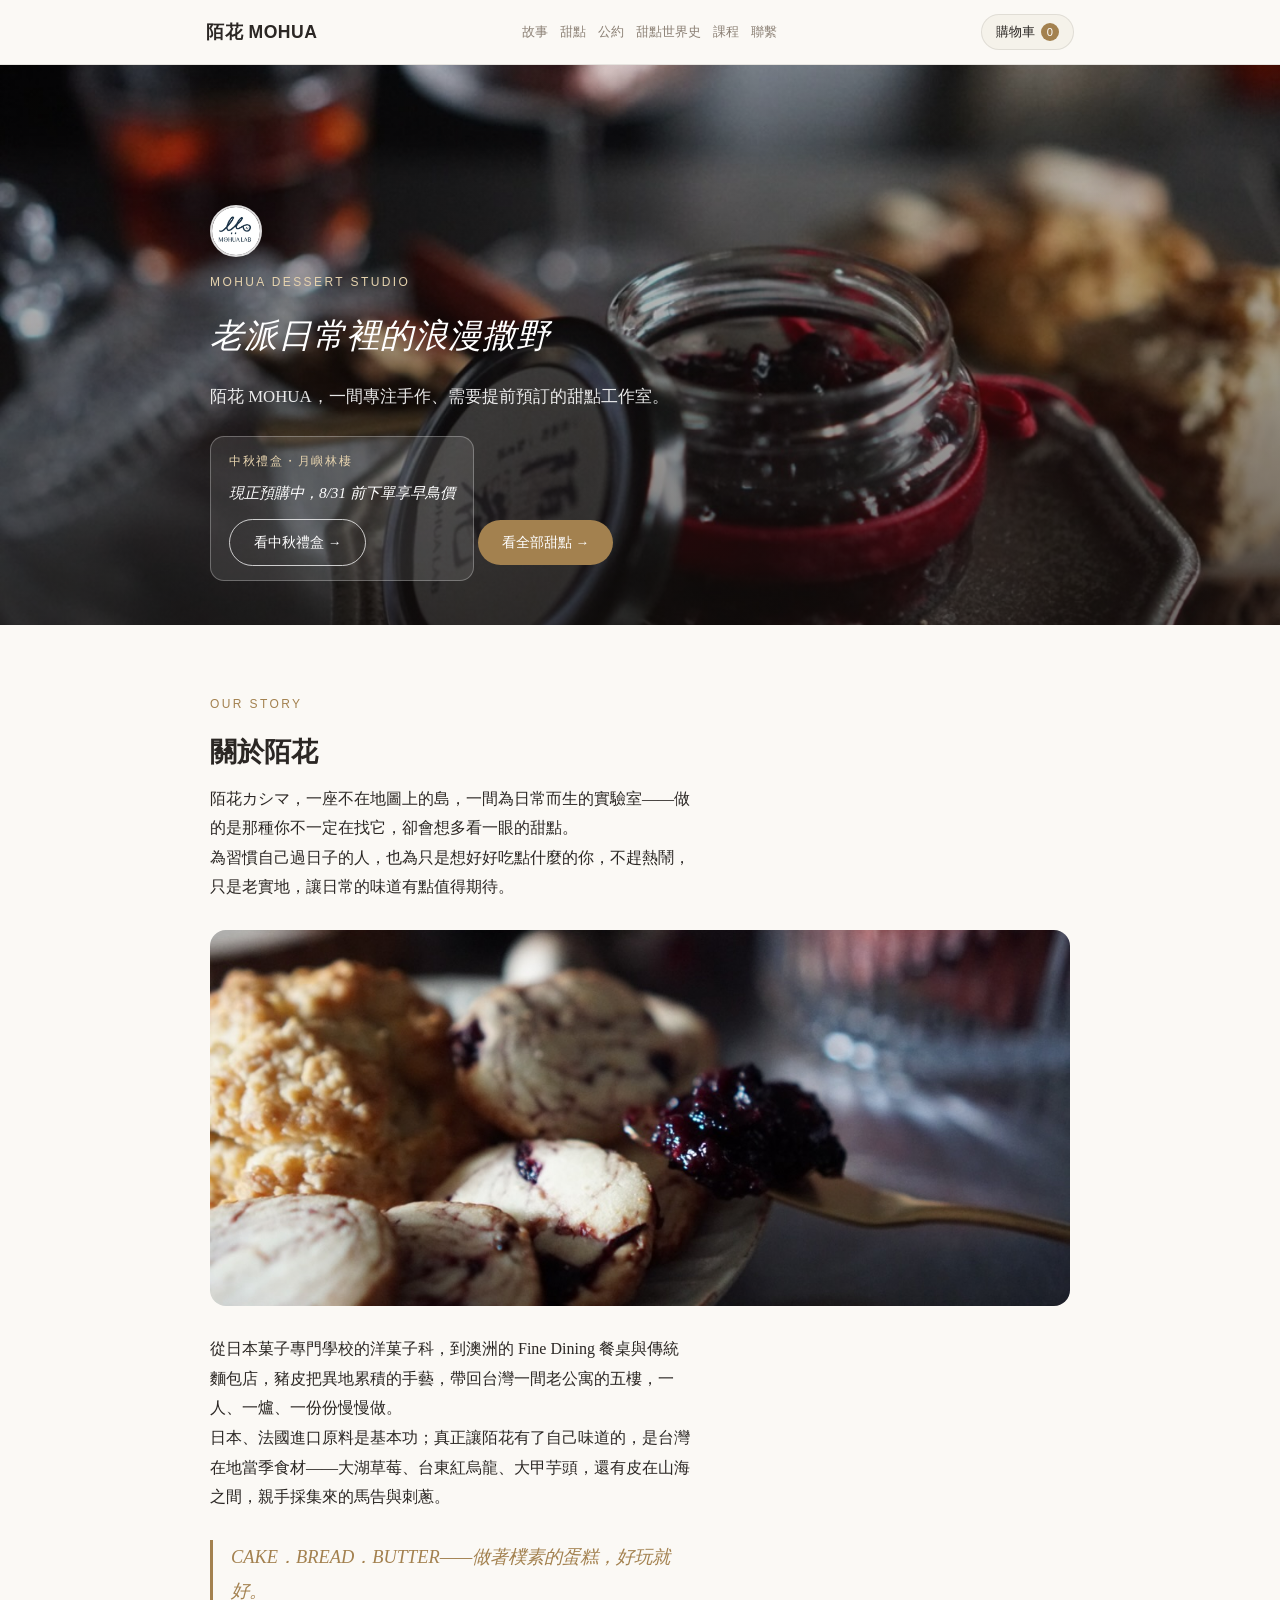
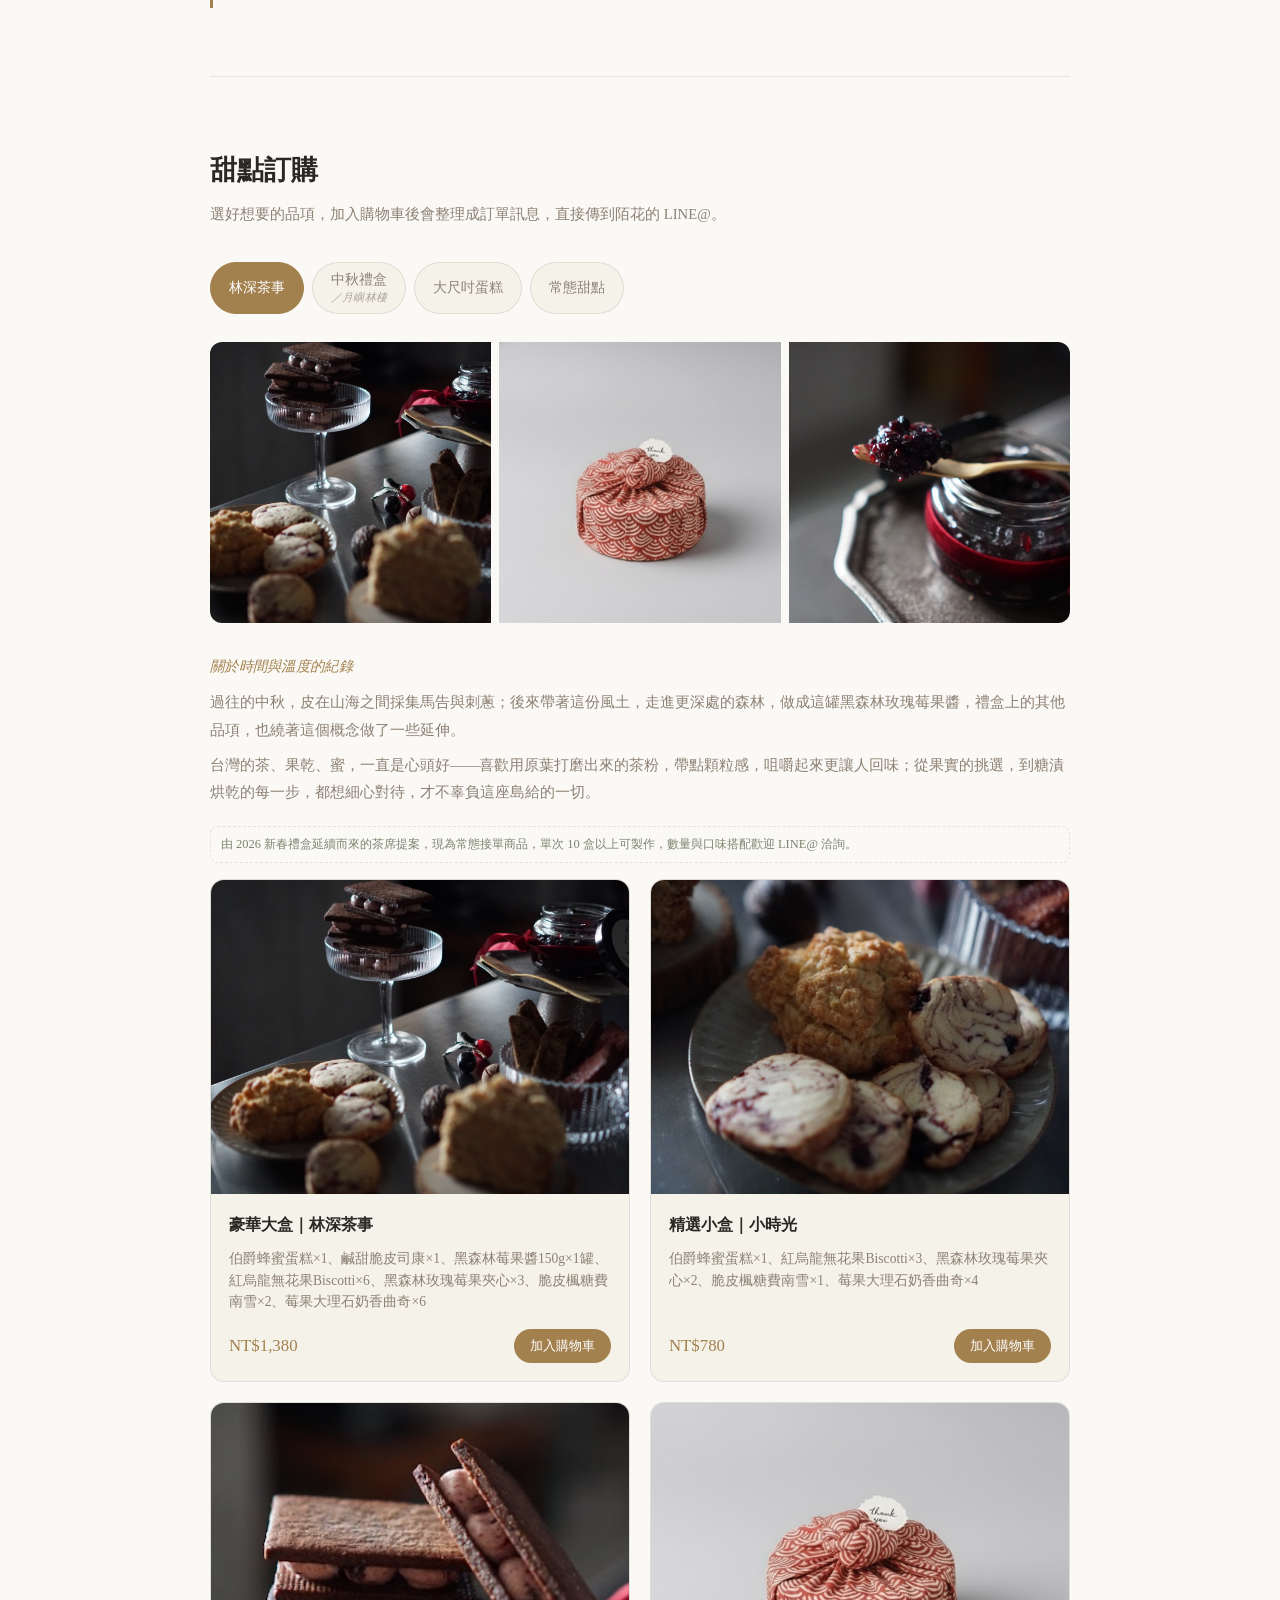
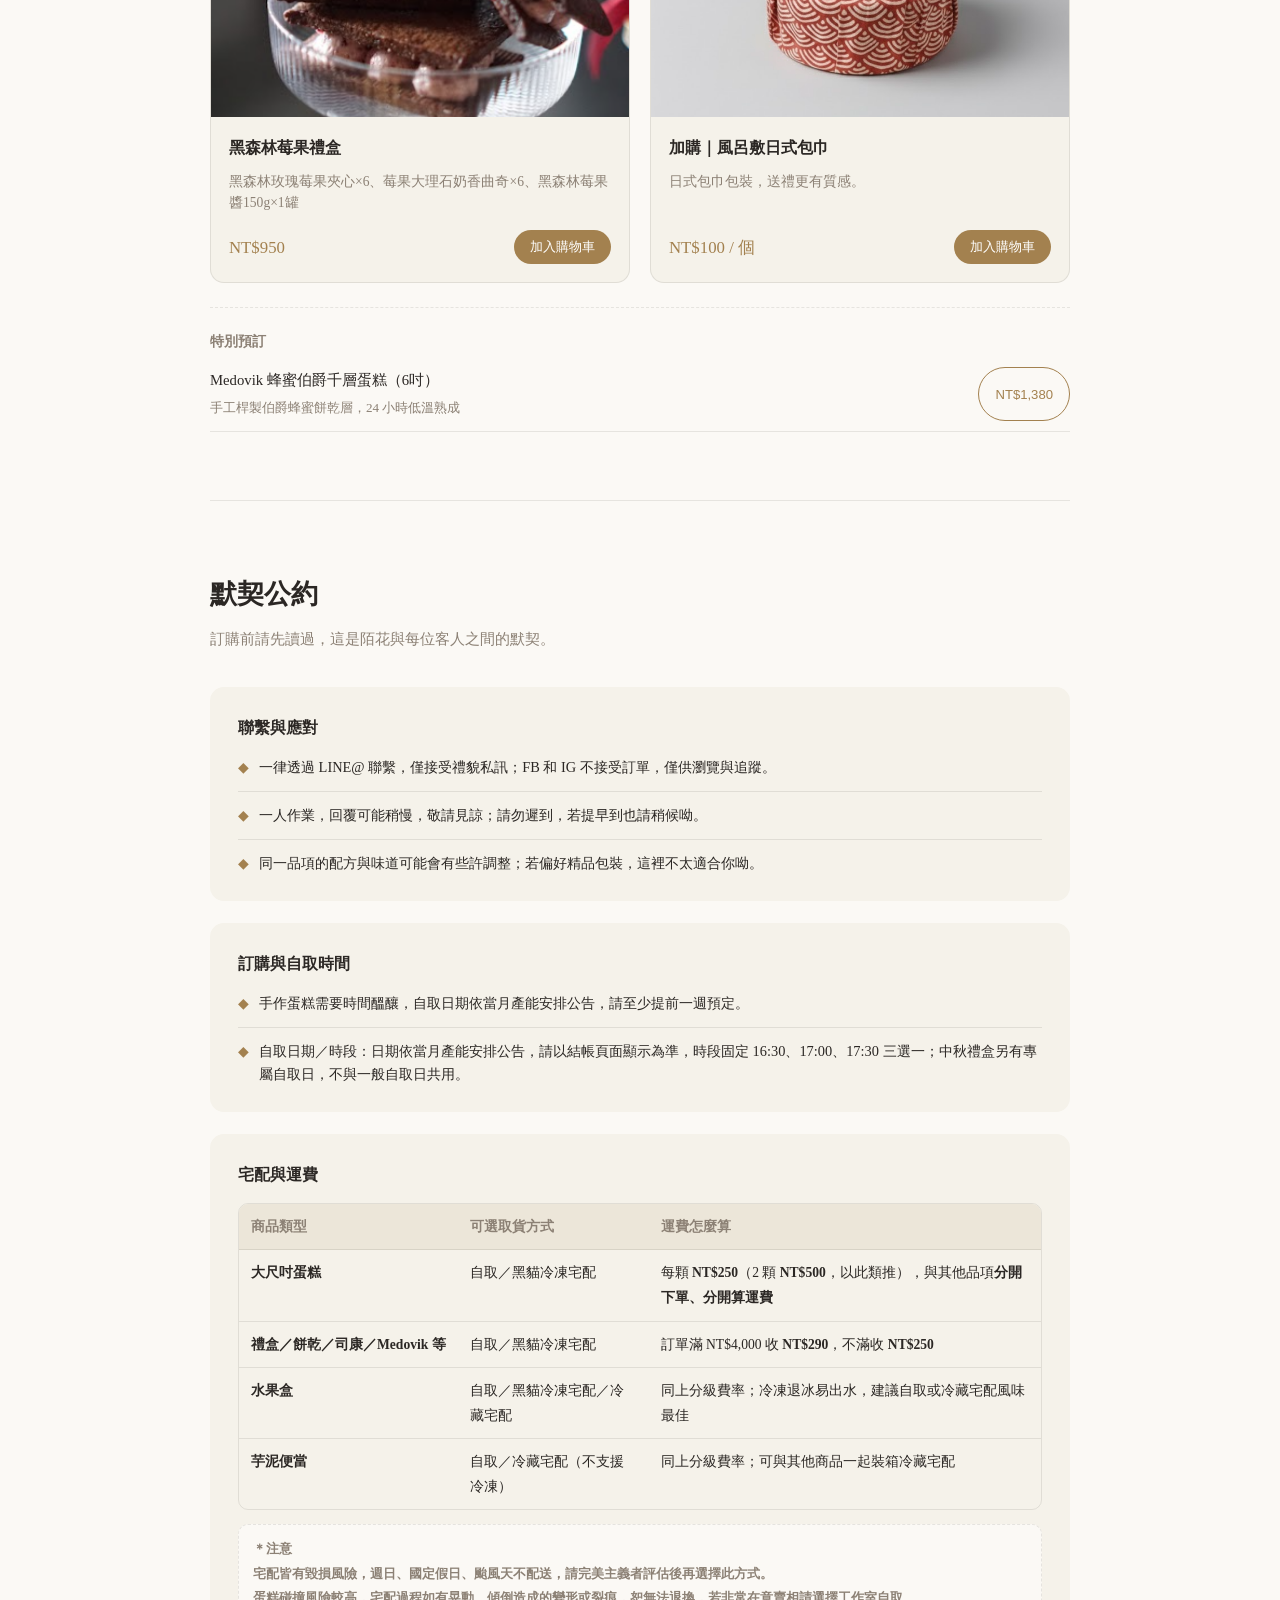
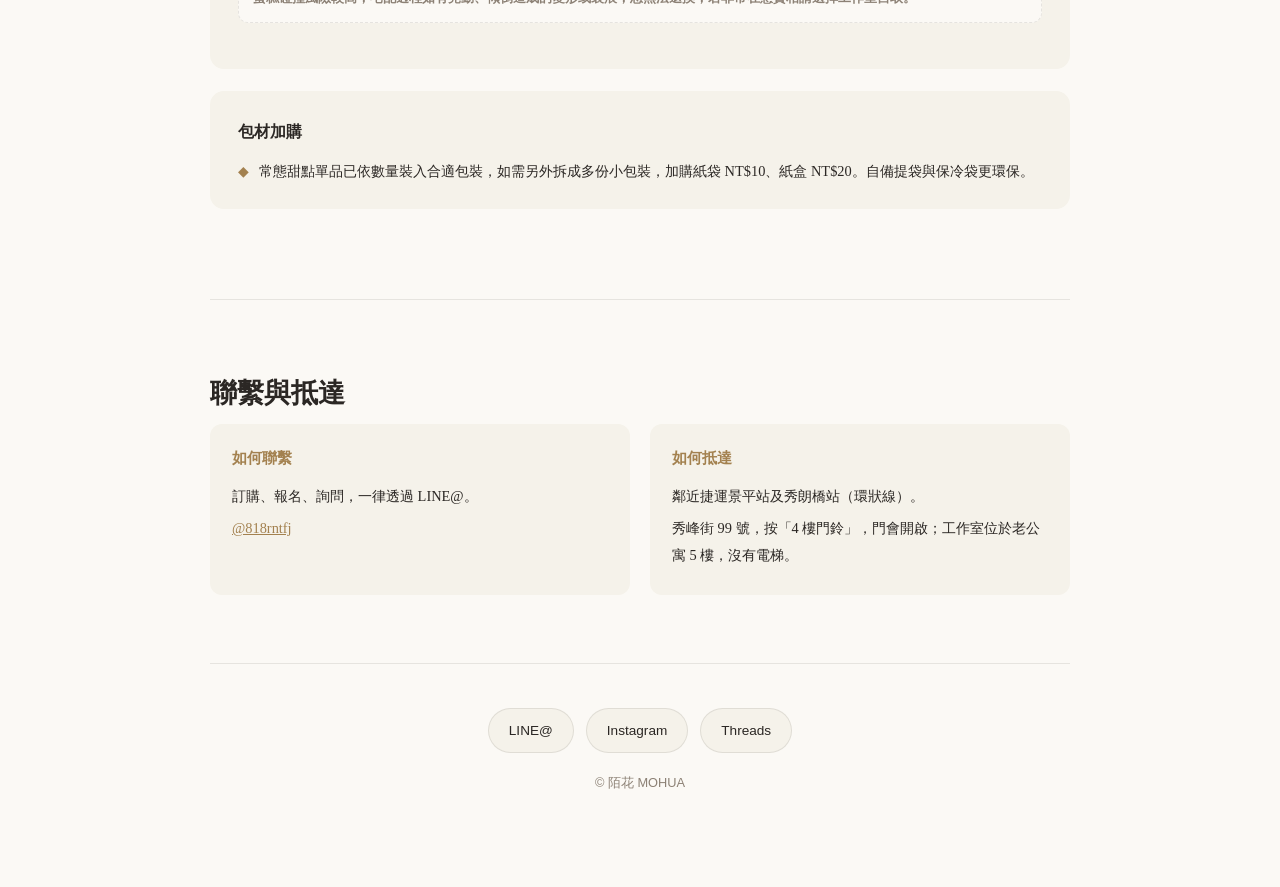
==== commit c81eb6bb: "常態自取日期沒公告時，改成讓客人自填日期＋提示先 LINE 詢問 原本 PICKUP_DATES 是空的時候，「工作室自取」整個選項會被鎖住選不了， 客人只能選宅配。改成一律可選，日期欄位換成文字框讓" ====
--- a/index.html
+++ b/index.html
@@ -37,7 +37,7 @@
 
     <div class="hero-promo">
       <p class="hero-promo-tag">中秋禮盒・月嶼林棲</p>
-      <p class="hero-promo-text">現正預購中</p>
+      <p class="hero-promo-text">現正預購中，8/31 前下單享早鳥價</p>
       <a href="#shop" class="hero-cta ui outline" onclick="switchTab('midautumn')">看中秋禮盒 →</a>
     </div>
 
@@ -219,7 +219,7 @@
       </div>
     </div>
 
-    <p class="item-note" style="margin-top:8px">退冰即可享用，回烤風味更佳。中秋禮盒現正預購中，自取日為 9/20，選擇宅配的訂單將於 9/21 統一以黑貓冷凍宅配寄出，實際安排請以發文公告為準。</p>
+    <p class="item-note" style="margin-top:8px">退冰即可享用，回烤風味更佳。中秋禮盒現正預購中，<b>8/31 前下單享早鳥價</b>，之後恢復原價；自取日為 9/20，選擇宅配的訂單將於 9/21 統一以黑貓冷凍宅配寄出，實際安排請以發文公告為準。</p>
   </div>
 
   <!-- 大尺吋蛋糕 -->
@@ -891,35 +891,21 @@
   });
 }
 
-// 手機上打完字（例如匯款後五碼）直接手指不離開螢幕點下一顆按鈕時，iOS 常常第一下點擊只拿去收鍵盤、
-// 不會真的觸發按鈕的 click，畫面看起來像完全沒反應；改成手指「碰到」按鈕的當下就先收鍵盤，
-// 等鍵盤收起、版面穩定後才觸發 click，兩件事分開就不會互相吃掉
-function blurActiveField(){
-  const el = document.activeElement;
-  if(el && el !== document.body && typeof el.blur === 'function') el.blur();
-}
-
 // LINE 電腦版無法用網址直接帶入預填訊息（line.me/R/oaMessage 只有手機能跳轉成功，電腦版會被導回 LINE 官網首頁），
-// 只能請客人自己貼上送出。以前是「複製＋跳轉」一次自動做完，但兩件事疊在一起，
-// 中間任何一步卡住（跳轉被擋、複製權限問題）客人完全看不出來發生什麼事，會慌。
-// 改成訂單成立後留在頁面上顯示完整內容＋兩顆各自獨立的按鈕（複製／前往 LINE@），
-// 客人自己按順序來，就算其中一顆沒反應，畫面上的文字還在，還是能手動複製貼上。
-function copyOrderText(btn){
-  const original = btn.textContent;
-  if(!navigator.clipboard || !navigator.clipboard.writeText){
-    alert('自動複製失敗，請手動選取上方框框裡的文字複製');
-    return;
+// 改成自動複製訂單文字＋開啟正確的 LINE 對話，請客人自己貼上送出
+// 注意：window.open() 一定要在點擊當下「同步」執行，等 clipboard.writeText 或 alert 跑完才開，
+// 瀏覽器會判定不是使用者直接觸發而擋下彈出視窗，導致「沒反應」
+function openLineWithMessage(text){
+  window.open('https://line.me/ti/p/' + LINE_OA, '_blank');
+  if(navigator.clipboard && navigator.clipboard.writeText){
+    navigator.clipboard.writeText(text).then(() => {
+      alert('訂單內容已複製，請在剛剛開啟的 LINE@ 對話貼上（Ctrl+V）後送出即可。');
+    }).catch(() => {
+      alert('自動複製失敗，請手動複製以下內容後貼到 LINE@：\n\n' + text);
+    });
+  } else {
+    alert('請手動複製以下內容後貼到 LINE@：\n\n' + text);
   }
-  navigator.clipboard.writeText(lastOrderText).then(() => {
-    btn.textContent = '已複製 ✓';
-    setTimeout(() => { btn.textContent = original; }, 1800);
-  }).catch(() => {
-    alert('自動複製失敗，請手動選取上方框框裡的文字複製');
-  });
-}
-
-function escapeHtml(str){
-  return str.replace(/[&<>"']/g, ch => ({'&':'&amp;','<':'&lt;','>':'&gt;','"':'&quot;',"'":'&#39;'}[ch]));
 }
 
 // 訂單同時送一份進陌花訂單後臺（Cloudflare Worker + D1）。
@@ -931,11 +917,15 @@
 function postOrderToBackend(d, last5, rawText){
   try{
     const isPickup = d.pickup === '工作室自取';
+    // 蛋糕時間需求併進客人備註送出，後臺 schema 不用另外加欄位就看得到
+    const cakeTime = activeCakeTimeNote();
+    const custNote = [d.note || '', cakeTime ? `蛋糕日期／時間需求：${cakeTime}` : '']
+      .filter(Boolean).join('\n');
     const payload = {
       name: d.name,
       contact: d.contact,
       delivery: d.pickup,
-      pickup_date: dateFieldDisplay(d.day),
+      pickup_date: isPickup ? d.day : '',
       pickup_slot: isPickup ? d.slot : '',
       address: isPickup ? '' : d.address,
       items: cart.map(i => ({ name: i.name, qty: i.qty, price: i.price })),
@@ -944,7 +934,7 @@
       subtotal: cartTotal(),
       shipping: deliveryFee(d.pickup),
       total: grandTotal(d.pickup),
-      cust_note: d.note || '',
+      cust_note: custNote,
       last5: last5,
       raw_text: rawText
     };
@@ -961,12 +951,16 @@
 
 let cart = JSON.parse(localStorage.getItem('mohua_cart') || '[]');
 let cardNotes = JSON.parse(localStorage.getItem('mohua_cardnotes') || '[]');
-let view = 'cart'; // 'cart' | 'checkout' | 'transfer' | 'done'
+let cakeTimeNote = localStorage.getItem('mohua_caketime') || '';
+let view = 'cart'; // 'cart' | 'checkout' | 'transfer'
 let orderDraft = null;
 
 // 混車提醒跳一次就好，之後同一車再加東西不重複跳（會很煩）；
 // 按「前往結帳」被擋下來時會再跳一次，那時是真的要看
 let cakeNoticeShown = false;
+
+function saveCakeTimeNote(){ localStorage.setItem('mohua_caketime', cakeTimeNote); }
+function updateCakeTimeNote(value){ cakeTimeNote = value; saveCakeTimeNote(); }
 
 function showCakeNotice(){
   cakeNoticeShown = true;
@@ -983,7 +977,9 @@
   if(!confirm('確定要清空購物車嗎？')) return;
   cart = [];
   cardNotes = [];
+  cakeTimeNote = '';
   cakeNoticeShown = false;
+  saveCakeTimeNote();
   saveCardNotes();
   saveCart();
 }
@@ -1077,6 +1073,8 @@
 function hasTaro(){ return cart.some(i => i.id === TARO_ID); }
 function cakeQty(){ return cart.filter(i => isCakeItem(i.id)).reduce((s,i)=> s+i.qty, 0); }
 function cakeShipQty(){ return cart.filter(i => isCakeShipItem(i.id)).reduce((s,i)=> s+i.qty, 0); }
+// 蛋糕被移光之後，之前打的時間需求就不該再跟著訂單跑出去，統一從這裡取值
+function activeCakeTimeNote(){ return cakeQty() > 0 ? cakeTimeNote.trim() : ''; }
 // 蛋糕跟其他甜點的取貨方式不一樣（蛋糕每顆單獨算運費、常常得自取），沒辦法算成同一筆訂單，
 // 所以混在一起時直接擋下結帳，請客人分開下單。曲線蠟燭是蛋糕的加購，算蛋糕那邊
 function isCakeSideItem(id){ return isCakeItem(id) || id === 'candle'; }
@@ -1109,32 +1107,30 @@
 // 購物車只要有中秋禮盒商品，不管有沒有混搭其他一般商品，一律用中秋自取日期（不做拆單，中秋禮盒沒有冷凍/冷藏物理衝突，不需要這麼複雜）
 function activePickupDates(){ return hasMidAutumn() ? MIDAUTUMN_PICKUP_DATES : PICKUP_DATES; }
 
-// 大尺吋蛋糕自取不受一般月份「額滿留空」影響，讓客人自己挑日期——
-// 蛋糕本來就要提前約做工時間，跟一般品項的「當週開放哪幾天」邏輯脫鉤，獨立判斷
-function cakePickupOpen(){ return cakeQty() > 0; }
-function pickupOpen(){ return cakePickupOpen() || activePickupDates().length > 0; }
-
-// 蛋糕自取日期下限抓「今天起算滿七天」，對齊「蛋糕預訂請提前一週」的提醒文字
-function cakePickupMinDate(){
-  const d = new Date();
-  d.setDate(d.getDate() + 7);
-  return d.toISOString().slice(0,10);
-}
-const WEEKDAY_LABEL = ['日','一','二','三','四','五','六'];
-const ISO_DATE_RE = /^\d{4}-\d{2}-\d{2}$/;
-function formatDateLabel(isoStr){
-  if(!isoStr) return '';
-  const d = new Date(isoStr + 'T00:00:00');
-  if(isNaN(d)) return isoStr;
-  return `${d.getMonth()+1}月${d.getDate()}日（${WEEKDAY_LABEL[d.getDay()]}）`;
-}
-// orderDraft.day 蛋糕自取存的是 <input type="date"> 給的 ISO 字串（如 2026-09-15），
-// 一般自取／中秋自取存現成的日期標籤字串，顯示時才統一轉成好讀格式，存的時候維持原始值，
-// 是因為使用者可能從轉帳頁按回填寫資料，date input 需要吃得回 ISO 值才能還原選取狀態——
-// 用「存的是不是 ISO 格式」判斷要不要轉換，不用再去猜是蛋糕還是一般自取
-function dateFieldDisplay(value){ return ISO_DATE_RE.test(value) ? formatDateLabel(value) : value; }
-
-function addMidAutumnItem(id, name, basePrice){ addToCart(id, name, basePrice); }
+// 中秋禮盒早鳥優惠：8/31（含當天）前下單享統一 95 折，之後恢復原價；單入酥餅份量小、單價低不參與早鳥，實際預購截止與自取安排仍以發文公告為準，這裡只管早鳥價怎麼算
+const MIDAUTUMN_EARLYBIRD_DEADLINE = '2026-08-31T23:59:59+08:00';
+const MIDAUTUMN_EARLYBIRD_RATE = 0.95;
+const MIDAUTUMN_EARLYBIRD_EXCLUDE = ['sesame-mochi-1'];
+function isMidAutumnEarlyBird(){ return new Date() <= new Date(MIDAUTUMN_EARLYBIRD_DEADLINE); }
+function midAutumnPrice(id, base){
+  if(!isMidAutumnEarlyBird() || MIDAUTUMN_EARLYBIRD_EXCLUDE.includes(id)) return base;
+  return Math.round(base * MIDAUTUMN_EARLYBIRD_RATE / 10) * 10;
+}
+function addMidAutumnItem(id, name, basePrice){ addToCart(id, name, midAutumnPrice(id, basePrice)); }
+function renderMidAutumnPricing(){
+  const items = [
+    {id:'mooncake-4', base:660}, {id:'mooncake-6', base:980},
+    {id:'sesame-mochi-1', base:130}, {id:'sesame-mochi-6', base:760},
+  ];
+  items.forEach(it => {
+    const el = document.getElementById('price-' + it.id);
+    if(!el) return;
+    const price = midAutumnPrice(it.id, it.base);
+    el.innerHTML = (price !== it.base)
+      ? `<span style="text-decoration:line-through;color:var(--ink-soft);font-size:.82em">NT$${it.base}</span> NT$${price}　<span style="color:var(--accent);font-size:.78em">享早鳥價</span>`
+      : `NT$${it.base}`;
+  });
+}
 
 const SPLIT_DELIVERY = '宅配（自動拆單）';
 // 胡蘿蔔蛋糕（8吋整顆）、檸檬塔、Medovik 也是整顆蛋糕/塔，宅配一樣要冷凍，但運費仍走一般分級（不是每顆$250），跟 CAKE_SHIP_IDS 分開算
@@ -1167,8 +1163,8 @@
   return lines;
 }
 
-// 「工作室自取」這個選項一律都在清單裡（額滿也不從清單消失，只是變成不能選＋標示已額滿），
-// 跟個別日期額滿「列出來但標灰」的原則一致，不要為了省事又改回直接隱藏
+// 「工作室自取」這個選項一律都在清單裡、一律可選——常態自取日期還沒公告時，
+// 結帳頁會改成讓客人自己填想預約的日期並提示先 LINE 問過，見 showCheckout()
 function availableDeliveryMethods(){
   const pickup = ['工作室自取'];
   if(isSplitNeeded()) return [...pickup, SPLIT_DELIVERY];
@@ -1222,12 +1218,7 @@
   const cakeLine = cakeQty() > 0
     ? '<br><b>蛋糕碰撞風險較高，宅配過程如有晃動、傾倒造成的變形或裂痕，恕無法退換，若非常在意賣相請選擇工作室自取。</b>'
     : '';
-  // 中秋禮盒宅配固定 9/21 統一出貨，跟自取日期一樣不做拆單——只要購物車有中秋禮盒，
-  // 就算併單其他甜點，一般品項那句「依訂單順序、無法指定時間」就不適用了，改講中秋的固定出貨日
-  const shippingLine = hasMidAutumn()
-    ? '中秋禮盒宅配將於 9/21 統一以黑貓冷凍宅配寄出，如有併單其他甜點，將一併於當日出貨。'
-    : '依照訂單順序製作出貨，無法指定到貨時間。';
-  return '<b>＊注意</b><br><b>宅配皆有毀損風險，週日、國定假日、颱風天不配送，請完美主義者評估後再選擇此方式。' + shippingLine + '</b>' + cakeLine;
+  return '<b>＊注意</b><br><b>宅配皆有毀損風險，週日、國定假日、颱風天不配送，請完美主義者評估後再選擇此方式。</b>' + cakeLine;
 }
 
 function openCart(){
@@ -1262,6 +1253,10 @@
     if(cardNotes.length > n){ cardNotes.length = n; saveCardNotes(); }
     addonRow += `
     <div class="addon-row">
+      <div style="margin-bottom:14px">
+        <label style="font-size:.82rem;color:var(--ink-soft);display:block;margin-bottom:4px">蛋糕日期／時間需求（選填，可再跟皮討論）</label>
+        <input type="text" maxlength="60" placeholder="例如：希望 9/20 前拿到，或想約週末下午" value="${cakeTimeNote.replace(/"/g,'&quot;')}" oninput="updateCakeTimeNote(this.value)" class="flavor-select ui" style="width:100%">
+      </div>
       <div class="addon-item" style="margin-bottom:10px">
         <span>加購｜曲線蠟燭<span class="note ui">　插在蛋糕上，增添生日氣氛</span></span>
         <div class="qty-stepper">
@@ -1338,21 +1333,15 @@
   const d = orderDraft || {};
   const taro = hasTaro();
   const methods = availableDeliveryMethods();
-  const pickupSelectable = pickupOpen();
-  const selectableMethods = pickupSelectable ? methods : methods.filter(m => m !== '工作室自取');
-  const selected = selectableMethods.includes(d.pickup) ? d.pickup : selectableMethods[0];
+  // 工作室自取一律可選——常態自取日期沒公告時（見下面 pickupDates.length 判斷），
+  // 改成讓客人自己填想預約的日期，先 LINE 問過再送單，不是直接把這個選項擋掉
+  const selected = methods.includes(d.pickup) ? d.pickup : methods[0];
   const isDelivery = selected !== '工作室自取';
-  const isCakePickup = cakeQty() > 0;
   const pickupDates = activePickupDates();
   const selectedDate = pickupDates.some(pd => pd.label === d.day) ? d.day : (pickupDates[0] ? pickupDates[0].label : '');
-  const cakeMinDate = cakePickupMinDate();
-  const selectedCakeDate = d.day && d.day >= cakeMinDate ? d.day : cakeMinDate;
-  const radiosHtml = methods.map(m => {
-    const isPickup = m === '工作室自取';
-    const disabled = isPickup && !pickupSelectable;
-    const suffix = disabled ? '（已額滿）' : '';
-    return `<label class="${disabled?'radio-disabled':''}"><input type="radio" name="pickup" value="${m}" ${m===selected?'checked':''} ${disabled?'disabled':''} onchange="togglePickupSlot()"> ${m}${suffix}</label>`;
-  }).join('');
+  const radiosHtml = methods.map(m =>
+    `<label><input type="radio" name="pickup" value="${m}" ${m===selected?'checked':''} onchange="togglePickupSlot()"> ${m}</label>`
+  ).join('');
   document.getElementById('cartView').innerHTML = `
     <button class="back-link" onclick="backToCart()">← 返回購物車</button>
     <div class="co-form">
@@ -1364,13 +1353,15 @@
       </div>
       <div id="pickupField" style="${isDelivery?'display:none':''}">
         <label>自取日期</label>
-        ${isCakePickup ? `
-        <input type="date" id="pickupDateSelect" min="${cakeMinDate}" value="${selectedCakeDate}">
-        <p class="ui" style="font-size:.78rem;color:var(--ink-soft);margin:4px 0 0">蛋糕自取日期可自行選擇，需提前至少 7 天預訂。</p>
-        ` : (pickupDates.length ? `
+        ${pickupDates.length ? `
         <select id="pickupDateSelect">
           ${pickupDates.map(pd => `<option value="${pd.label}" ${pd.label===selectedDate?'selected':''}>${pd.label}</option>`).join('')}
-        </select>` : '<p class="ui" style="margin:4px 0 0">目前尚未開放自取日期</p>')}
+        </select>` : `
+        <div class="field">
+          <input type="text" id="pickupDateCustom" value="${d.day||''}" placeholder=" ">
+          <label>想預約的日期</label>
+        </div>
+        <p class="pickup-ask-note ui">常態自取日期目前還沒公告，麻煩先 LINE@ 豬皮詢問可預約的時間，確認後再填寫上去，接著就能匯款送出訂單囉。</p>`}
         <label style="margin-top:10px">自取時段</label>
         <select id="pickupSlot">
           <option value="16:30" ${d.slot==='16:30'?'selected':''}>16:30</option>
@@ -1378,7 +1369,7 @@
           <option value="17:30" ${d.slot==='17:30'?'selected':''}>17:30</option>
         </select>
         <p class="warn-note ui" style="margin-top:10px">麻煩自備提袋、保冰袋，工作室包材準備得比較精簡，先跟你說一聲。</p>
-        ${isCakePickup ? '<p class="warn-note ui" style="margin-top:10px">平日（週一至週五）自取將由小幫手代為面交，非本人親自交付；假日則由本人親自面交。</p>' : ''}
+        ${cakeQty() > 0 ? '<p class="warn-note ui" style="margin-top:10px">蛋糕預訂請提前一週，才能安排製作時間喔。</p>' : ''}
       </div>
       <div id="addressField" style="${isDelivery?'':'display:none'}">
         <div class="field">
@@ -1400,7 +1391,7 @@
         <label>備註（過敏原、用途等）</label>
         <textarea id="custNote" placeholder="選填">${d.note||''}</textarea>
       </div>
-      <button class="checkout-btn" onpointerdown="blurActiveField()" onclick="showTransfer()">下一步：轉帳資訊</button>
+      <button class="checkout-btn" onclick="showTransfer()">下一步：轉帳資訊</button>
     </div>
   `;
 }
@@ -1424,14 +1415,20 @@
   const pickup = document.querySelector('input[name=pickup]:checked').value;
   const isDelivery = pickup !== '工作室自取';
   const address = isDelivery ? document.getElementById('custAddress').value.trim() : '';
+  // 常態自取日期沒公告時，畫面上是 pickupDateCustom 這個文字框，不是 pickupDateSelect 下拉選單
+  const dateEl = document.getElementById('pickupDateSelect') || document.getElementById('pickupDateCustom');
 
   if(!name || !contact){ alert('請填寫姓名與聯絡方式喔'); return; }
   if(isDelivery && !address){ alert('請填寫宅配地址喔'); return; }
+  if(!isDelivery && dateEl && dateEl.id === 'pickupDateCustom' && !dateEl.value.trim()){
+    alert('請先 LINE@ 豬皮確認可預約的時間，再填寫想預約的日期喔');
+    return;
+  }
   if(cart.length === 0){ alert('購物車是空的'); return; }
 
   orderDraft = {
     name, contact, pickup, address,
-    day: pickup === '工作室自取' ? document.getElementById('pickupDateSelect').value : '',
+    day: pickup === '工作室自取' ? dateEl.value.trim() : '',
     slot: pickup === '工作室自取' ? document.getElementById('pickupSlot').value : '',
     note: document.getElementById('custNote').value.trim(),
   };
@@ -1449,7 +1446,7 @@
     .join('<br>');
 
   const pickupLine = pickup === '工作室自取'
-    ? `工作室自取（${dateFieldDisplay(d.day)} ${d.slot}）`
+    ? `工作室自取（${d.day} ${d.slot}）`
     : `${pickup}｜${d.address}`;
 
   const feeLines = feeBreakdownLines(pickup);
@@ -1464,6 +1461,7 @@
         取貨方式：${pickupLine}<br>
         姓名：${d.name}｜聯絡方式：${d.contact}
         ${d.note ? `<br>備註：${d.note}` : ''}
+        ${activeCakeTimeNote() ? `<br>蛋糕日期／時間需求：${activeCakeTimeNote()}` : ''}
       </div>
       <div class="warn-note ui">
         商品小計　NT$${cartTotal().toLocaleString()}
@@ -1484,19 +1482,18 @@
         <input type="text" id="last5" placeholder=" " maxlength="5">
         <label>匯款帳號後五碼</label>
       </div>
-      <p class="item-note">使用電腦瀏覽器的朋友，建議先用手機 LINE 加陌花為好友（<a href="https://line.me/ti/p/@818rntfj" target="_blank">@818rntfj</a>），等等前往 LINE@ 時才不會卡在加好友的 QR Code 畫面。</p>
-      <button class="checkout-btn" onpointerdown="blurActiveField()" onclick="finalizeOrder()">確認訂單 →</button>
+      <p class="item-note">使用電腦瀏覽器的朋友，建議先用手機 LINE 加陌花為好友（<a href="https://line.me/ti/p/@818rntfj" target="_blank">@818rntfj</a>），送出時才不會卡在加好友的 QR Code 畫面。</p>
+      <button class="checkout-btn" onclick="sendToLine()">確認送出到 LINE@</button>
     </div>
   `;
 }
 
-let lastOrderText = '';
-
-function finalizeOrder(){
+function sendToLine(){
   const last5 = document.getElementById('last5').value.trim();
   if(!last5){ alert('請填寫匯款帳號後五碼喔'); return; }
 
   const d = orderDraft;
+  const fee = deliveryFee(d.pickup);
   const total = grandTotal(d.pickup);
 
   let lines = ['【陌花線上訂購】',''];
@@ -1511,7 +1508,7 @@
   lines.push(`應付總額：NT$${total.toLocaleString()}`);
   lines.push('');
   if(d.pickup === '工作室自取'){
-    lines.push(`取貨方式：工作室自取（${dateFieldDisplay(d.day)} ${d.slot}）`);
+    lines.push(`取貨方式：工作室自取（${d.day} ${d.slot}）`);
   } else if(d.pickup === SPLIT_DELIVERY){
     lines.push(`取貨方式：自動拆單宅配（蛋糕／其他甜點走黑貓冷凍宅配，芋泥便當走冷藏宅配）`);
     lines.push(`宅配地址：${d.address}`);
@@ -1522,6 +1519,7 @@
   lines.push(`姓名：${d.name}`);
   lines.push(`聯絡方式：${d.contact}`);
   if(d.note) lines.push(`備註：${d.note}`);
+  if(activeCakeTimeNote()) lines.push(`蛋糕日期／時間需求：${activeCakeTimeNote()}`);
   if(cardNotes.some(n => n && n.trim())){
     lines.push('');
     lines.push('小卡留言：');
@@ -1531,33 +1529,19 @@
   lines.push(`匯款帳號後五碼：${last5}`);
   lines.push(`（匯至 ${BANK.name} ${BANK.account} ${BANK.holder}）`);
 
-  lastOrderText = lines.join('\n');
-  postOrderToBackend(d, last5, lastOrderText);   // 一定要在清空購物車之前送，後臺這邊訂單已經算成立了
+  const text = lines.join('\n');
+  openLineWithMessage(text);
+  postOrderToBackend(d, last5, text);   // 一定要在清空購物車之前送
 
   cart = [];
   cardNotes = [];
+  cakeTimeNote = '';
   cakeNoticeShown = false;
   orderDraft = null;
+  saveCakeTimeNote();
   saveCardNotes();
   saveCart();
-
-  showOrderDone();
-}
-
-// 訂單資料已經送進後臺，接下來這步只是把同一份內容遞給客人自己複製貼到 LINE，
-// 複製跟跳轉分成兩顆各自獨立的按鈕，就算其中一顆在客人手機上沒反應，
-// 畫面上的文字還在，還是能長按選取手動複製，不會卡住不知道下一步要幹嘛
-function showOrderDone(){
-  view = 'done';
-  document.getElementById('drawerTitle').textContent = '訂單已成立';
-  document.getElementById('cartFoot').style.display = 'none';
-  document.getElementById('cartView').innerHTML = `
-    <div class="warn-note ui"><b>訂單內容已經記錄下來了，最後一步：把下面內容複製貼到 LINE@ 送出</b></div>
-    <div class="warn-note ui" style="white-space:pre-wrap;font-size:.85rem">${escapeHtml(lastOrderText)}</div>
-    <button class="checkout-btn" onclick="copyOrderText(this)">📋 複製訂單內容</button>
-    <button class="checkout-btn" style="margin-top:10px" onclick="window.open('https://line.me/ti/p/${LINE_OA}','_blank')">前往 LINE@ →</button>
-    <p class="item-note" style="margin-top:12px">步驟：先按「複製訂單內容」，再按「前往 LINE@」，到對話框長按畫面選「貼上」（電腦版 Ctrl+V）後送出。收到陌花回覆貼圖即代表訂購成功。</p>
-  `;
+  closeCart();
 }
 
 function updateSizedPrice(selectId, priceId){
@@ -1627,6 +1611,11 @@
   addToCart(id, name, price);
 }
 
+function inquireLine(name){
+  const text = `您好，我想詢問「${name}」的價格與訂購方式`;
+  openLineWithMessage(text);
+}
+
 function switchTab(cat){
   document.querySelectorAll('.tab').forEach(t => t.classList.toggle('active', t.dataset.cat === cat));
   document.querySelectorAll('.cat-panel').forEach(p => p.style.display = 'none');
@@ -1653,6 +1642,7 @@
 
 renderCart();
 updateCustomCakeB();
+renderMidAutumnPricing();
 </script>
 
 </body>
--- a/style.css
+++ b/style.css
@@ -1,16 +1,19 @@
 /* --cocoa：比 --accent 更深的咖啡色，給金額這種要一眼看到的重點數字用 */
+/* --red：真的紅色，跟 --accent／--cocoa 那組暖咖啡色系分開，專門給「要先去 LINE 問過才能填」這種提醒用 */
 :root{
   --bg:#fbf9f5; --ink:#2b2724; --ink-soft:#8c8175; --accent:#a3814f; --accent-2:#7c8570;
   --line:rgba(43,39,36,.10); --card:#f5f2ea; --card-hover:#ece6d9; --btn-ink:#fff; --cocoa:#5c4527;
+  --red:#b3382c;
 }
 @media (prefers-color-scheme: dark){
   :root{ --bg:#1a1715; --ink:#ece6de; --ink-soft:#a89a89; --accent:#c9a876; --accent-2:#9aab86;
-    --line:rgba(236,230,222,.14); --card:#241f1c; --card-hover:#2d2723; --btn-ink:#1a1715; --cocoa:#d8c3a1; }
+    --line:rgba(236,230,222,.14); --card:#241f1c; --card-hover:#2d2723; --btn-ink:#1a1715; --cocoa:#d8c3a1;
+    --red:#e2695b; }
 }
 :root[data-theme="dark"]{ --bg:#1a1715; --ink:#ece6de; --ink-soft:#a89a89; --accent:#c9a876; --accent-2:#9aab86;
-  --line:rgba(236,230,222,.14); --card:#241f1c; --card-hover:#2d2723; --btn-ink:#1a1715; --cocoa:#d8c3a1; }
+  --line:rgba(236,230,222,.14); --card:#241f1c; --card-hover:#2d2723; --btn-ink:#1a1715; --cocoa:#d8c3a1; --red:#e2695b; }
 :root[data-theme="light"]{ --bg:#fbf9f5; --ink:#2b2724; --ink-soft:#8c8175; --accent:#a3814f; --accent-2:#7c8570;
-  --line:rgba(43,39,36,.10); --card:#f5f2ea; --card-hover:#ece6d9; --btn-ink:#fff; --cocoa:#5c4527; }
+  --line:rgba(43,39,36,.10); --card:#f5f2ea; --card-hover:#ece6d9; --btn-ink:#fff; --cocoa:#5c4527; --red:#b3382c; }
 
 *{box-sizing:border-box}
 html,body{margin:0;padding:0}
@@ -274,14 +277,13 @@
 /* ---------- checkout form ---------- */
 .co-form{display:grid;gap:14px;margin-top:6px}
 .co-form label{font-size:.82rem;color:var(--ink-soft);display:block;margin-bottom:5px}
-.co-form input[type=text],.co-form input[type=tel],.co-form input[type=date],.co-form textarea,.co-form select{
+.co-form input[type=text],.co-form input[type=tel],.co-form textarea,.co-form select{
   width:100%;padding:10px 12px;border-radius:8px;border:1px solid var(--line);
   background:var(--card);color:var(--ink);font-family:inherit;font-size:.92rem;
 }
 .co-form textarea{resize:vertical;min-height:60px}
 .radio-row{display:flex;gap:16px;font-size:.88rem;flex-wrap:wrap}
 .radio-row label{display:flex;align-items:center;gap:6px;color:var(--ink);margin:0}
-.radio-row label.radio-disabled{color:var(--ink-soft);cursor:not-allowed}
 .back-link{background:none;border:none;color:var(--ink-soft);font-size:.82rem;cursor:pointer;text-decoration:underline;margin-bottom:14px}
 
 /* 結帳表單浮動 label：輸入框內建提示文字，聚焦或已填寫時往上浮動縮小 */
@@ -345,6 +347,13 @@
   font-size:.85rem; line-height:1.7; color:var(--accent);
   background:var(--card); border:1px solid var(--accent); border-radius:10px;
   padding:12px 14px; margin:0 0 20px;
+}
+
+/* 常態自取日期還沒公告時，提醒客人先 LINE 問過再填日期——真的紅色，跟上面 alert-note 那種暖咖啡色系分開 */
+.pickup-ask-note{
+  font-size:.85rem; line-height:1.7; color:var(--red);
+  background:var(--card); border:1px solid var(--red); border-radius:10px;
+  padding:12px 14px; margin:10px 0 0;
 }
 
 /* 應付總額：整個結帳流程最重要的數字，用深咖啡跟旁邊的說明文字拉開 */
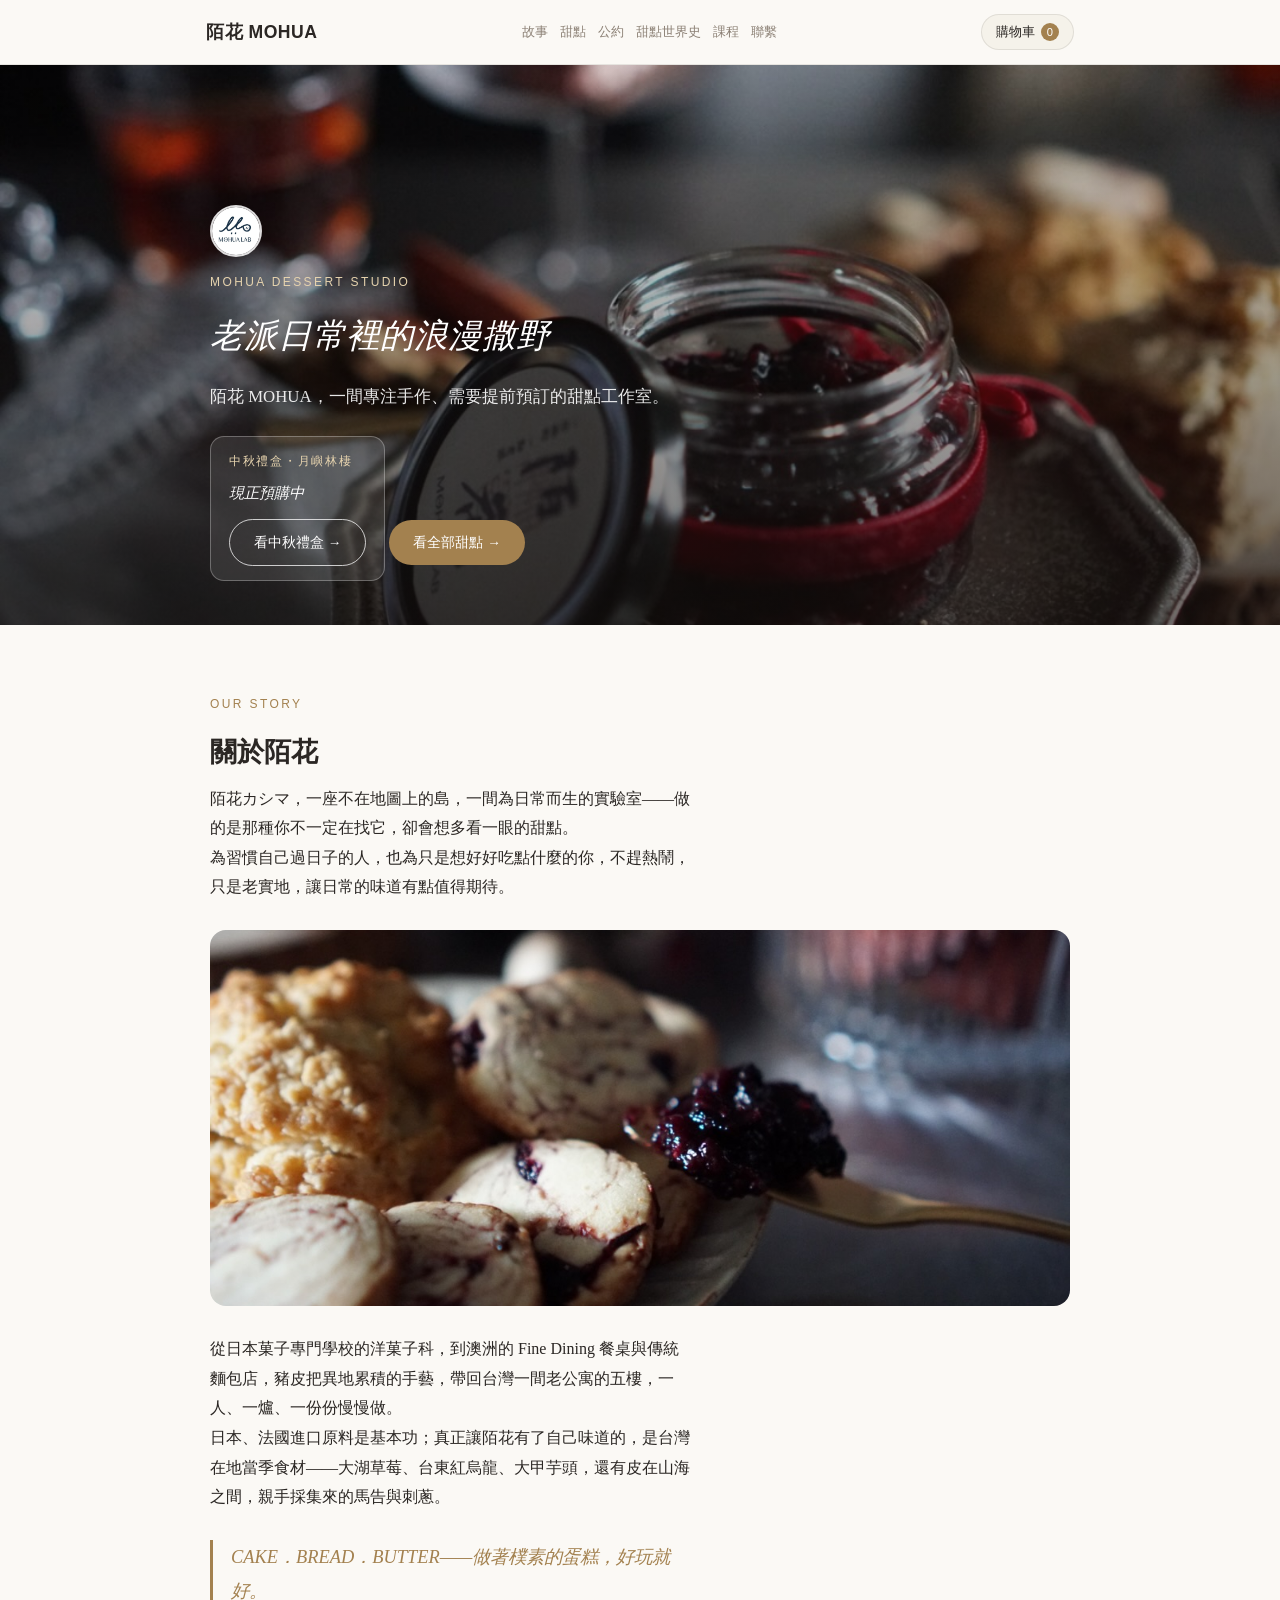
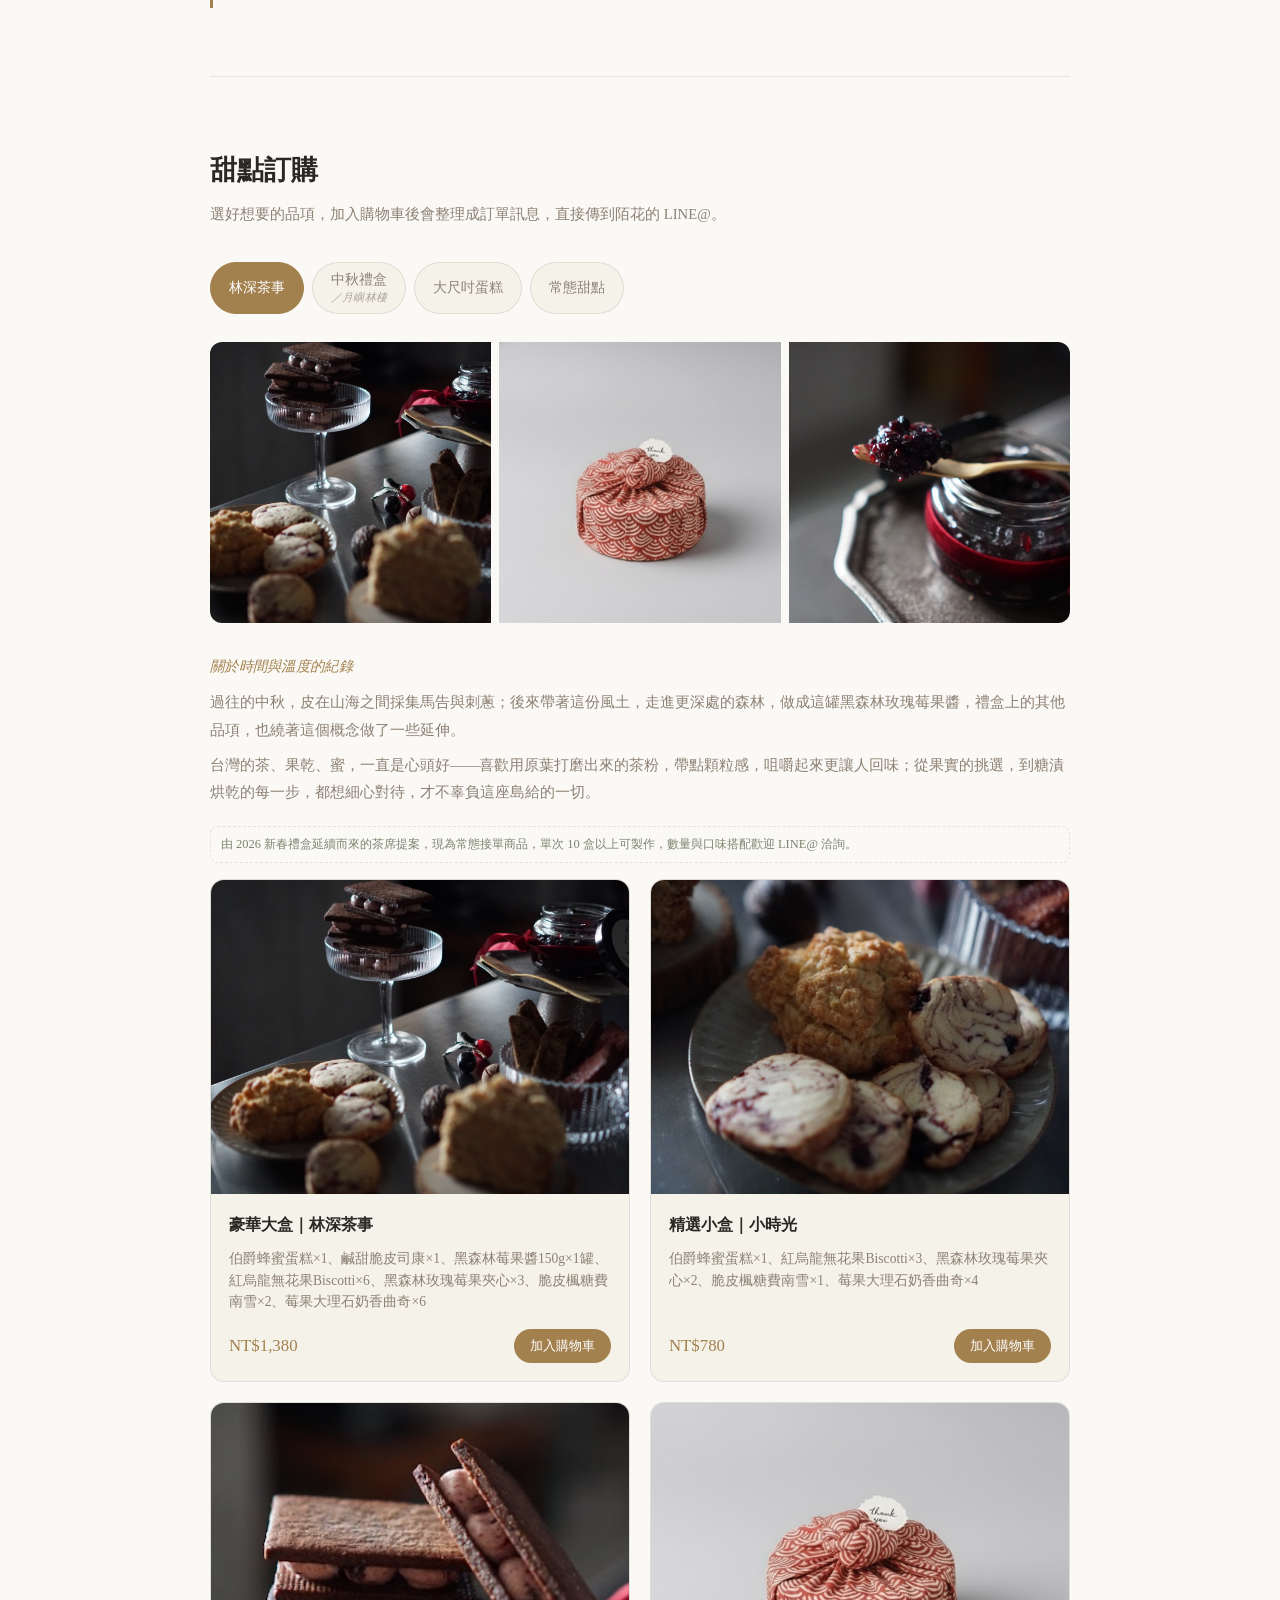
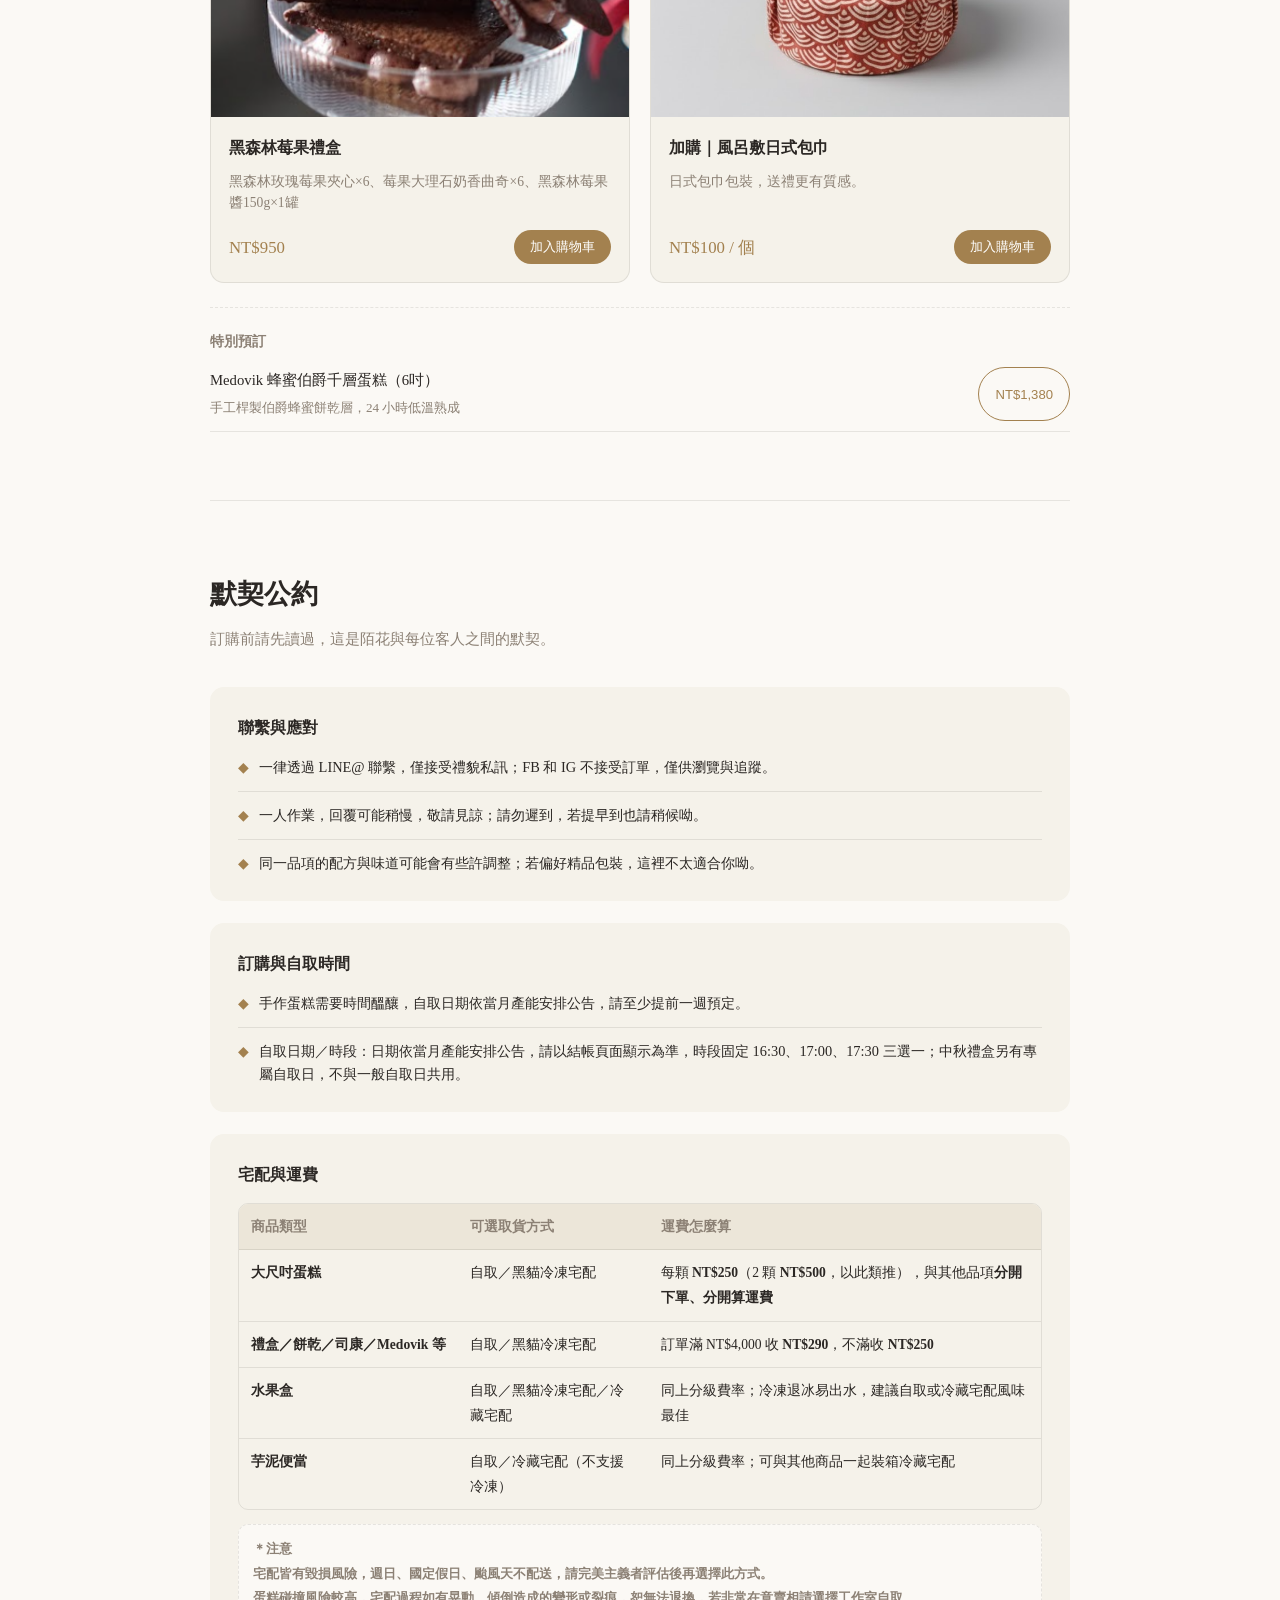
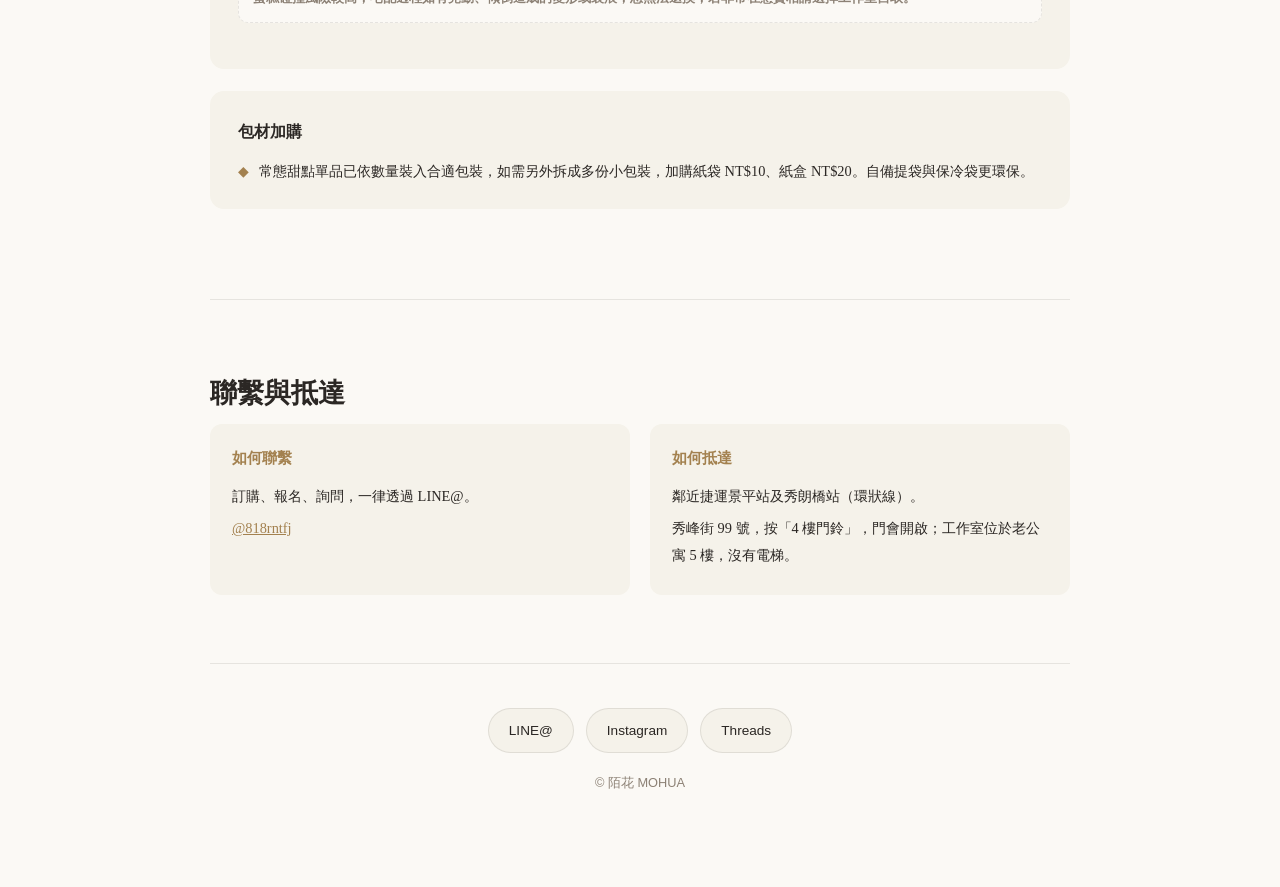
==== commit c4543ec2: "常態自取額滿改成「私訊與豬皮討論」獨立選項，保留飢餓行銷效果 原本的做法是把「工作室自取」直接變成可填自訂日期＋紅字提示，但這樣 會讓「自取日額滿」失去飢餓行銷的效果。改成：「工作室自取」維持鎖住 ＋" ====
--- a/index.html
+++ b/index.html
@@ -37,7 +37,7 @@
 
     <div class="hero-promo">
       <p class="hero-promo-tag">中秋禮盒・月嶼林棲</p>
-      <p class="hero-promo-text">現正預購中，8/31 前下單享早鳥價</p>
+      <p class="hero-promo-text">現正預購中</p>
       <a href="#shop" class="hero-cta ui outline" onclick="switchTab('midautumn')">看中秋禮盒 →</a>
     </div>
 
@@ -219,7 +219,7 @@
       </div>
     </div>
 
-    <p class="item-note" style="margin-top:8px">退冰即可享用，回烤風味更佳。中秋禮盒現正預購中，<b>8/31 前下單享早鳥價</b>，之後恢復原價；自取日為 9/20，選擇宅配的訂單將於 9/21 統一以黑貓冷凍宅配寄出，實際安排請以發文公告為準。</p>
+    <p class="item-note" style="margin-top:8px">退冰即可享用，回烤風味更佳。中秋禮盒現正預購中，自取日為 9/20，選擇宅配的訂單將於 <b style="color:var(--danger);font-size:1.2em">9/21</b> 統一以黑貓冷凍宅配寄出，實際安排請以發文公告為準。</p>
   </div>
 
   <!-- 大尺吋蛋糕 -->
@@ -891,21 +891,35 @@
   });
 }
 
+// 手機上打完字（例如匯款後五碼）直接手指不離開螢幕點下一顆按鈕時，iOS 常常第一下點擊只拿去收鍵盤、
+// 不會真的觸發按鈕的 click，畫面看起來像完全沒反應；改成手指「碰到」按鈕的當下就先收鍵盤，
+// 等鍵盤收起、版面穩定後才觸發 click，兩件事分開就不會互相吃掉
+function blurActiveField(){
+  const el = document.activeElement;
+  if(el && el !== document.body && typeof el.blur === 'function') el.blur();
+}
+
 // LINE 電腦版無法用網址直接帶入預填訊息（line.me/R/oaMessage 只有手機能跳轉成功，電腦版會被導回 LINE 官網首頁），
-// 改成自動複製訂單文字＋開啟正確的 LINE 對話，請客人自己貼上送出
-// 注意：window.open() 一定要在點擊當下「同步」執行，等 clipboard.writeText 或 alert 跑完才開，
-// 瀏覽器會判定不是使用者直接觸發而擋下彈出視窗，導致「沒反應」
-function openLineWithMessage(text){
-  window.open('https://line.me/ti/p/' + LINE_OA, '_blank');
-  if(navigator.clipboard && navigator.clipboard.writeText){
-    navigator.clipboard.writeText(text).then(() => {
-      alert('訂單內容已複製，請在剛剛開啟的 LINE@ 對話貼上（Ctrl+V）後送出即可。');
-    }).catch(() => {
-      alert('自動複製失敗，請手動複製以下內容後貼到 LINE@：\n\n' + text);
-    });
-  } else {
-    alert('請手動複製以下內容後貼到 LINE@：\n\n' + text);
+// 只能請客人自己貼上送出。以前是「複製＋跳轉」一次自動做完，但兩件事疊在一起，
+// 中間任何一步卡住（跳轉被擋、複製權限問題）客人完全看不出來發生什麼事，會慌。
+// 改成訂單成立後留在頁面上顯示完整內容＋兩顆各自獨立的按鈕（複製／前往 LINE@），
+// 客人自己按順序來，就算其中一顆沒反應，畫面上的文字還在，還是能手動複製貼上。
+function copyOrderText(btn){
+  const original = btn.textContent;
+  if(!navigator.clipboard || !navigator.clipboard.writeText){
+    alert('自動複製失敗，請手動選取上方框框裡的文字複製');
+    return;
   }
+  navigator.clipboard.writeText(lastOrderText).then(() => {
+    btn.textContent = '已複製 ✓';
+    setTimeout(() => { btn.textContent = original; }, 1800);
+  }).catch(() => {
+    alert('自動複製失敗，請手動選取上方框框裡的文字複製');
+  });
+}
+
+function escapeHtml(str){
+  return str.replace(/[&<>"']/g, ch => ({'&':'&amp;','<':'&lt;','>':'&gt;','"':'&quot;',"'":'&#39;'}[ch]));
 }
 
 // 訂單同時送一份進陌花訂單後臺（Cloudflare Worker + D1）。
@@ -916,16 +930,12 @@
 
 function postOrderToBackend(d, last5, rawText){
   try{
-    const isPickup = d.pickup === '工作室自取';
-    // 蛋糕時間需求併進客人備註送出，後臺 schema 不用另外加欄位就看得到
-    const cakeTime = activeCakeTimeNote();
-    const custNote = [d.note || '', cakeTime ? `蛋糕日期／時間需求：${cakeTime}` : '']
-      .filter(Boolean).join('\n');
+    const isPickup = isPickupMethod(d.pickup);
     const payload = {
       name: d.name,
       contact: d.contact,
       delivery: d.pickup,
-      pickup_date: isPickup ? d.day : '',
+      pickup_date: dateFieldDisplay(d.day),
       pickup_slot: isPickup ? d.slot : '',
       address: isPickup ? '' : d.address,
       items: cart.map(i => ({ name: i.name, qty: i.qty, price: i.price })),
@@ -934,7 +944,7 @@
       subtotal: cartTotal(),
       shipping: deliveryFee(d.pickup),
       total: grandTotal(d.pickup),
-      cust_note: custNote,
+      cust_note: d.note || '',
       last5: last5,
       raw_text: rawText
     };
@@ -951,16 +961,12 @@
 
 let cart = JSON.parse(localStorage.getItem('mohua_cart') || '[]');
 let cardNotes = JSON.parse(localStorage.getItem('mohua_cardnotes') || '[]');
-let cakeTimeNote = localStorage.getItem('mohua_caketime') || '';
-let view = 'cart'; // 'cart' | 'checkout' | 'transfer'
+let view = 'cart'; // 'cart' | 'checkout' | 'transfer' | 'done'
 let orderDraft = null;
 
 // 混車提醒跳一次就好，之後同一車再加東西不重複跳（會很煩）；
 // 按「前往結帳」被擋下來時會再跳一次，那時是真的要看
 let cakeNoticeShown = false;
-
-function saveCakeTimeNote(){ localStorage.setItem('mohua_caketime', cakeTimeNote); }
-function updateCakeTimeNote(value){ cakeTimeNote = value; saveCakeTimeNote(); }
 
 function showCakeNotice(){
   cakeNoticeShown = true;
@@ -977,15 +983,13 @@
   if(!confirm('確定要清空購物車嗎？')) return;
   cart = [];
   cardNotes = [];
-  cakeTimeNote = '';
   cakeNoticeShown = false;
-  saveCakeTimeNote();
   saveCardNotes();
   saveCart();
 }
 
 function deliveryFee(pickup){
-  if(pickup === '工作室自取') return 0;
+  if(isPickupMethod(pickup)) return 0;
   if(pickup === SPLIT_DELIVERY){
     return cakeShipQty()*250 + tieredFee(splitFrozenOtherSubtotal()) + tieredFee(splitRefrigeratedSubtotal());
   }
@@ -1073,8 +1077,6 @@
 function hasTaro(){ return cart.some(i => i.id === TARO_ID); }
 function cakeQty(){ return cart.filter(i => isCakeItem(i.id)).reduce((s,i)=> s+i.qty, 0); }
 function cakeShipQty(){ return cart.filter(i => isCakeShipItem(i.id)).reduce((s,i)=> s+i.qty, 0); }
-// 蛋糕被移光之後，之前打的時間需求就不該再跟著訂單跑出去，統一從這裡取值
-function activeCakeTimeNote(){ return cakeQty() > 0 ? cakeTimeNote.trim() : ''; }
 // 蛋糕跟其他甜點的取貨方式不一樣（蛋糕每顆單獨算運費、常常得自取），沒辦法算成同一筆訂單，
 // 所以混在一起時直接擋下結帳，請客人分開下單。曲線蠟燭是蛋糕的加購，算蛋糕那邊
 function isCakeSideItem(id){ return isCakeItem(id) || id === 'candle'; }
@@ -1094,7 +1096,8 @@
 const ADDON_IDS = ['candle','bag','box'];
 function hasRegularItem(){ return cart.some(i => !isCakeItem(i.id) && !GIFTBOX_IDS.includes(i.id) && !ADDON_IDS.includes(i.id)); }
 
-// 一般月份自取日期（非中秋禮盒商品用）——由 Juby 自己決定每個月開哪幾天，額滿或該月不開就把日期從陣列移除，留空＝該期間不開放自取（結帳頁只會顯示宅配選項）
+// 一般月份自取日期（非中秋禮盒商品用）——由 Juby 自己決定每個月開哪幾天，額滿或該月不開就把日期從陣列移除，
+// 留空＝該期間刻意保持「額滿」的飢餓行銷效果，工作室自取鎖住不能選，但下面另外多一個「私訊討論」選項頂替
 // 2026-07-28：8、9 月一般自取皆已額滿，故留空
 const PICKUP_DATES = [];
 
@@ -1107,30 +1110,36 @@
 // 購物車只要有中秋禮盒商品，不管有沒有混搭其他一般商品，一律用中秋自取日期（不做拆單，中秋禮盒沒有冷凍/冷藏物理衝突，不需要這麼複雜）
 function activePickupDates(){ return hasMidAutumn() ? MIDAUTUMN_PICKUP_DATES : PICKUP_DATES; }
 
-// 中秋禮盒早鳥優惠：8/31（含當天）前下單享統一 95 折，之後恢復原價；單入酥餅份量小、單價低不參與早鳥，實際預購截止與自取安排仍以發文公告為準，這裡只管早鳥價怎麼算
-const MIDAUTUMN_EARLYBIRD_DEADLINE = '2026-08-31T23:59:59+08:00';
-const MIDAUTUMN_EARLYBIRD_RATE = 0.95;
-const MIDAUTUMN_EARLYBIRD_EXCLUDE = ['sesame-mochi-1'];
-function isMidAutumnEarlyBird(){ return new Date() <= new Date(MIDAUTUMN_EARLYBIRD_DEADLINE); }
-function midAutumnPrice(id, base){
-  if(!isMidAutumnEarlyBird() || MIDAUTUMN_EARLYBIRD_EXCLUDE.includes(id)) return base;
-  return Math.round(base * MIDAUTUMN_EARLYBIRD_RATE / 10) * 10;
-}
-function addMidAutumnItem(id, name, basePrice){ addToCart(id, name, midAutumnPrice(id, basePrice)); }
-function renderMidAutumnPricing(){
-  const items = [
-    {id:'mooncake-4', base:660}, {id:'mooncake-6', base:980},
-    {id:'sesame-mochi-1', base:130}, {id:'sesame-mochi-6', base:760},
-  ];
-  items.forEach(it => {
-    const el = document.getElementById('price-' + it.id);
-    if(!el) return;
-    const price = midAutumnPrice(it.id, it.base);
-    el.innerHTML = (price !== it.base)
-      ? `<span style="text-decoration:line-through;color:var(--ink-soft);font-size:.82em">NT$${it.base}</span> NT$${price}　<span style="color:var(--accent);font-size:.78em">享早鳥價</span>`
-      : `NT$${it.base}`;
-  });
-}
+// 一般常態自取「額滿」時（沒有中秋禮盒、也沒有蛋糕）刻意保留鎖住的樣子做飢餓行銷，
+// 但另外開一個獨立選項讓客人知道還有路可以走：私訊討論出時間後自己填上去
+const PICKUP_DISCUSS = '自取日額滿，私訊與豬皮討論';
+// 判斷某個取貨方式字串是不是「自取」的其中一種（工作室自取本尊／私訊討論這個替代選項），
+// 這兩種都不用填宅配地址、不收運費，很多地方要一起判斷，集中寫在這裡，不要到處重複比對字串
+function isPickupMethod(m){ return m === '工作室自取' || m === PICKUP_DISCUSS; }
+
+// 蛋糕自取日期下限抓「今天起算滿七天」，對齊「蛋糕預訂請提前一週」的提醒文字
+function cakePickupMinDate(){
+  const d = new Date();
+  d.setDate(d.getDate() + 7);
+  return d.toISOString().slice(0,10);
+}
+const WEEKDAY_LABEL = ['日','一','二','三','四','五','六'];
+const ISO_DATE_RE = /^\d{4}-\d{2}-\d{2}$/;
+function formatDateLabel(isoStr){
+  if(!isoStr) return '';
+  const d = new Date(isoStr + 'T00:00:00');
+  if(isNaN(d)) return isoStr;
+  return `${d.getMonth()+1}月${d.getDate()}日（${WEEKDAY_LABEL[d.getDay()]}）`;
+}
+// orderDraft.day 蛋糕自取存的是 <input type="date"> 給的 ISO 字串（如 2026-09-15），
+// 一般自取／中秋自取存現成的日期標籤字串，顯示時才統一轉成好讀格式，存的時候維持原始值，
+// 是因為使用者可能從轉帳頁按回填寫資料，date input 需要吃得回 ISO 值才能還原選取狀態——
+// 用「存的是不是 ISO 格式」判斷要不要轉換，不用再去猜是蛋糕還是一般自取
+function dateFieldDisplay(value){ return ISO_DATE_RE.test(value) ? formatDateLabel(value) : value; }
+// 私訊討論那個選項沒有先填日期，客人送出訂單當下日期還沒喬好，顯示成「日期另約」而不是空白
+function pickupDateTimeLabel(d){ return d.day ? `${dateFieldDisplay(d.day)} ${d.slot}` : `日期另約　${d.slot}`; }
+
+function addMidAutumnItem(id, name, basePrice){ addToCart(id, name, basePrice); }
 
 const SPLIT_DELIVERY = '宅配（自動拆單）';
 // 胡蘿蔔蛋糕（8吋整顆）、檸檬塔、Medovik 也是整顆蛋糕/塔，宅配一樣要冷凍，但運費仍走一般分級（不是每顆$250），跟 CAKE_SHIP_IDS 分開算
@@ -1140,7 +1149,7 @@
 function isSplitNeeded(){ return hasTaro() && hasFrozenRequiredItem(); }
 
 function feeBreakdownLines(pickup){
-  if(pickup === '工作室自取') return [];
+  if(isPickupMethod(pickup)) return [];
   const lines = [];
   const cakeQ = cakeShipQty();
   if(cakeQ > 0) lines.push(`大尺吋蛋糕（${cakeQ} 顆）運費　NT$${cakeQ*250}`);
@@ -1163,15 +1172,18 @@
   return lines;
 }
 
-// 「工作室自取」這個選項一律都在清單裡、一律可選——常態自取日期還沒公告時，
-// 結帳頁會改成讓客人自己填想預約的日期並提示先 LINE 問過，見 showCheckout()
+// 「工作室自取」這個選項一律都在清單裡（額滿也不從清單消失，只是變成不能選＋標示已額滿，
+// 蛋糕自取有自己的日期選擇不受這個限制）。一般常態自取額滿、又沒有蛋糕時，
+// 另外加一個「私訊與豬皮討論」選項頂替，客人還是有路可以走，見 showCheckout()
 function availableDeliveryMethods(){
   const pickup = ['工作室自取'];
-  if(isSplitNeeded()) return [...pickup, SPLIT_DELIVERY];
-  if(hasTaro()) return [...pickup, '冷藏宅配'];
-  if(hasFrozenRequiredItem()) return [...pickup, '黑貓冷凍宅配'];
-  if(hasFruitBox()) return [...pickup, '黑貓冷凍宅配','冷藏宅配'];
-  return [...pickup, '黑貓冷凍宅配'];
+  // 討論選項排在最後面，讓「工作室自取（已額滿）」跟宅配選項排版上緊接在一起
+  const discuss = (cakeQty() === 0 && activePickupDates().length === 0) ? [PICKUP_DISCUSS] : [];
+  if(isSplitNeeded()) return [...pickup, SPLIT_DELIVERY, ...discuss];
+  if(hasTaro()) return [...pickup, '冷藏宅配', ...discuss];
+  if(hasFrozenRequiredItem()) return [...pickup, '黑貓冷凍宅配', ...discuss];
+  if(hasFruitBox()) return [...pickup, '黑貓冷凍宅配','冷藏宅配', ...discuss];
+  return [...pickup, '黑貓冷凍宅配', ...discuss];
 }
 
 const MIN_QTY_RULES = [
@@ -1218,7 +1230,12 @@
   const cakeLine = cakeQty() > 0
     ? '<br><b>蛋糕碰撞風險較高，宅配過程如有晃動、傾倒造成的變形或裂痕，恕無法退換，若非常在意賣相請選擇工作室自取。</b>'
     : '';
-  return '<b>＊注意</b><br><b>宅配皆有毀損風險，週日、國定假日、颱風天不配送，請完美主義者評估後再選擇此方式。</b>' + cakeLine;
+  // 中秋禮盒宅配固定 9/21 統一出貨，跟自取日期一樣不做拆單——只要購物車有中秋禮盒，
+  // 就算併單其他甜點，一般品項那句「依訂單順序、無法指定時間」就不適用了，改講中秋的固定出貨日
+  const shippingLine = hasMidAutumn()
+    ? '中秋禮盒宅配將於 <span style="color:var(--danger);font-size:1.2em">9/21</span> 統一以黑貓冷凍宅配寄出，如有併單其他甜點，將一併於當日出貨。'
+    : '依照訂單順序製作出貨，無法指定到貨時間。';
+  return '<b>＊注意</b><br><b>宅配皆有毀損風險，週日、國定假日、颱風天不配送，請完美主義者評估後再選擇此方式。' + shippingLine + '</b>' + cakeLine;
 }
 
 function openCart(){
@@ -1253,10 +1270,6 @@
     if(cardNotes.length > n){ cardNotes.length = n; saveCardNotes(); }
     addonRow += `
     <div class="addon-row">
-      <div style="margin-bottom:14px">
-        <label style="font-size:.82rem;color:var(--ink-soft);display:block;margin-bottom:4px">蛋糕日期／時間需求（選填，可再跟皮討論）</label>
-        <input type="text" maxlength="60" placeholder="例如：希望 9/20 前拿到，或想約週末下午" value="${cakeTimeNote.replace(/"/g,'&quot;')}" oninput="updateCakeTimeNote(this.value)" class="flavor-select ui" style="width:100%">
-      </div>
       <div class="addon-item" style="margin-bottom:10px">
         <span>加購｜曲線蠟燭<span class="note ui">　插在蛋糕上，增添生日氣氛</span></span>
         <div class="qty-stepper">
@@ -1333,15 +1346,22 @@
   const d = orderDraft || {};
   const taro = hasTaro();
   const methods = availableDeliveryMethods();
-  // 工作室自取一律可選——常態自取日期沒公告時（見下面 pickupDates.length 判斷），
-  // 改成讓客人自己填想預約的日期，先 LINE 問過再送單，不是直接把這個選項擋掉
-  const selected = methods.includes(d.pickup) ? d.pickup : methods[0];
-  const isDelivery = selected !== '工作室自取';
+  const isCakePickup = cakeQty() > 0;
   const pickupDates = activePickupDates();
+  // 一般常態自取額滿、又沒有蛋糕時，「工作室自取」本尊維持鎖住（飢餓行銷），
+  // 但清單裡會多一個 PICKUP_DISCUSS 選項頂替，那個永遠不鎖
+  const pickupLocked = !isCakePickup && pickupDates.length === 0;
+  const selectableMethods = methods.filter(m => !(m === '工作室自取' && pickupLocked));
+  const selected = selectableMethods.includes(d.pickup) ? d.pickup : selectableMethods[0];
+  const isDelivery = !isPickupMethod(selected);
   const selectedDate = pickupDates.some(pd => pd.label === d.day) ? d.day : (pickupDates[0] ? pickupDates[0].label : '');
-  const radiosHtml = methods.map(m =>
-    `<label><input type="radio" name="pickup" value="${m}" ${m===selected?'checked':''} onchange="togglePickupSlot()"> ${m}</label>`
-  ).join('');
+  const cakeMinDate = cakePickupMinDate();
+  const selectedCakeDate = d.day && d.day >= cakeMinDate ? d.day : cakeMinDate;
+  const radiosHtml = methods.map(m => {
+    const disabled = m === '工作室自取' && pickupLocked;
+    const suffix = disabled ? '（已額滿）' : '';
+    return `<label class="${disabled?'radio-disabled':''}"><input type="radio" name="pickup" value="${m}" ${m===selected?'checked':''} ${disabled?'disabled':''} onchange="togglePickupSlot()"> ${m}${suffix}</label>`;
+  }).join('');
   document.getElementById('cartView').innerHTML = `
     <button class="back-link" onclick="backToCart()">← 返回購物車</button>
     <div class="co-form">
@@ -1352,24 +1372,24 @@
         </div>
       </div>
       <div id="pickupField" style="${isDelivery?'display:none':''}">
+        ${isCakePickup ? `
         <label>自取日期</label>
-        ${pickupDates.length ? `
+        <input type="date" id="pickupDateSelect" min="${cakeMinDate}" value="${selectedCakeDate}">
+        <p class="ui" style="font-size:.78rem;color:var(--ink-soft);margin:4px 0 0">蛋糕自取日期可自行選擇，需提前至少 7 天預訂。</p>
+        ` : (pickupDates.length ? `
+        <label>自取日期</label>
         <select id="pickupDateSelect">
           ${pickupDates.map(pd => `<option value="${pd.label}" ${pd.label===selectedDate?'selected':''}>${pd.label}</option>`).join('')}
-        </select>` : `
-        <div class="field">
-          <input type="text" id="pickupDateCustom" value="${d.day||''}" placeholder=" ">
-          <label>想預約的日期</label>
-        </div>
-        <p class="pickup-ask-note ui">常態自取日期目前還沒公告，麻煩先 LINE@ 豬皮詢問可預約的時間，確認後再填寫上去，接著就能匯款送出訂單囉。</p>`}
-        <label style="margin-top:10px">自取時段</label>
+        </select>
+        ` : '')}
+        <label${pickupDates.length || isCakePickup ? ' style="margin-top:10px"' : ''}>自取時段</label>
         <select id="pickupSlot">
           <option value="16:30" ${d.slot==='16:30'?'selected':''}>16:30</option>
           <option value="17:00" ${d.slot==='17:00'?'selected':''}>17:00</option>
           <option value="17:30" ${d.slot==='17:30'?'selected':''}>17:30</option>
         </select>
-        <p class="warn-note ui" style="margin-top:10px">麻煩自備提袋、保冰袋，工作室包材準備得比較精簡，先跟你說一聲。</p>
-        ${cakeQty() > 0 ? '<p class="warn-note ui" style="margin-top:10px">蛋糕預訂請提前一週，才能安排製作時間喔。</p>' : ''}
+        <p class="warn-note ui" style="margin-top:10px">麻煩自備提袋、保冰袋呦！</p>
+        ${isCakePickup ? '<p class="warn-note ui" style="margin-top:10px">平日（週一至週五）自取將由小幫手代為面交，非豬皮親自交付；假日則由豬皮親自面交。</p>' : ''}
       </div>
       <div id="addressField" style="${isDelivery?'':'display:none'}">
         <div class="field">
@@ -1391,14 +1411,14 @@
         <label>備註（過敏原、用途等）</label>
         <textarea id="custNote" placeholder="選填">${d.note||''}</textarea>
       </div>
-      <button class="checkout-btn" onclick="showTransfer()">下一步：轉帳資訊</button>
+      <button class="checkout-btn" onpointerdown="blurActiveField()" onclick="showTransfer()">下一步：轉帳資訊</button>
     </div>
   `;
 }
 
 function togglePickupSlot(){
   const pickup = document.querySelector('input[name=pickup]:checked').value;
-  const isDelivery = pickup !== '工作室自取';
+  const isDelivery = !isPickupMethod(pickup);
   document.getElementById('pickupField').style.display = isDelivery ? 'none' : 'block';
   document.getElementById('addressField').style.display = isDelivery ? 'block' : 'none';
   const noteEl = document.getElementById('deliveryNote');
@@ -1413,23 +1433,19 @@
   const name = document.getElementById('custName').value.trim();
   const contact = document.getElementById('custContact').value.trim();
   const pickup = document.querySelector('input[name=pickup]:checked').value;
-  const isDelivery = pickup !== '工作室自取';
+  const isDelivery = !isPickupMethod(pickup);
   const address = isDelivery ? document.getElementById('custAddress').value.trim() : '';
-  // 常態自取日期沒公告時，畫面上是 pickupDateCustom 這個文字框，不是 pickupDateSelect 下拉選單
-  const dateEl = document.getElementById('pickupDateSelect') || document.getElementById('pickupDateCustom');
+  // 私訊討論那個選項沒有日期欄位（日期之後另外私訊喬，不在表單上填）,pickupDateSelect 抓不到就是 null
+  const dateEl = document.getElementById('pickupDateSelect');
 
   if(!name || !contact){ alert('請填寫姓名與聯絡方式喔'); return; }
   if(isDelivery && !address){ alert('請填寫宅配地址喔'); return; }
-  if(!isDelivery && dateEl && dateEl.id === 'pickupDateCustom' && !dateEl.value.trim()){
-    alert('請先 LINE@ 豬皮確認可預約的時間，再填寫想預約的日期喔');
-    return;
-  }
   if(cart.length === 0){ alert('購物車是空的'); return; }
 
   orderDraft = {
     name, contact, pickup, address,
-    day: pickup === '工作室自取' ? dateEl.value.trim() : '',
-    slot: pickup === '工作室自取' ? document.getElementById('pickupSlot').value : '',
+    day: (isPickupMethod(pickup) && dateEl) ? dateEl.value.trim() : '',
+    slot: isPickupMethod(pickup) ? document.getElementById('pickupSlot').value : '',
     note: document.getElementById('custNote').value.trim(),
   };
 
@@ -1445,8 +1461,8 @@
     .concat(BUNDLE_GROUPS.map(g => { const dd = bundleDiscount(g); return dd > 0 ? `${g.label}　－NT$${dd}` : null; }).filter(Boolean))
     .join('<br>');
 
-  const pickupLine = pickup === '工作室自取'
-    ? `工作室自取（${d.day} ${d.slot}）`
+  const pickupLine = isPickupMethod(pickup)
+    ? `工作室自取（${pickupDateTimeLabel(d)}）`
     : `${pickup}｜${d.address}`;
 
   const feeLines = feeBreakdownLines(pickup);
@@ -1461,7 +1477,6 @@
         取貨方式：${pickupLine}<br>
         姓名：${d.name}｜聯絡方式：${d.contact}
         ${d.note ? `<br>備註：${d.note}` : ''}
-        ${activeCakeTimeNote() ? `<br>蛋糕日期／時間需求：${activeCakeTimeNote()}` : ''}
       </div>
       <div class="warn-note ui">
         商品小計　NT$${cartTotal().toLocaleString()}
@@ -1482,18 +1497,19 @@
         <input type="text" id="last5" placeholder=" " maxlength="5">
         <label>匯款帳號後五碼</label>
       </div>
-      <p class="item-note">使用電腦瀏覽器的朋友，建議先用手機 LINE 加陌花為好友（<a href="https://line.me/ti/p/@818rntfj" target="_blank">@818rntfj</a>），送出時才不會卡在加好友的 QR Code 畫面。</p>
-      <button class="checkout-btn" onclick="sendToLine()">確認送出到 LINE@</button>
+      <p class="item-note">使用電腦瀏覽器的朋友，建議先用手機 LINE 加陌花為好友（<a href="https://line.me/ti/p/@818rntfj" target="_blank">@818rntfj</a>），等等前往 LINE@ 時才不會卡在加好友的 QR Code 畫面。</p>
+      <button class="checkout-btn" onpointerdown="blurActiveField()" onclick="finalizeOrder()">確認訂單 →</button>
     </div>
   `;
 }
 
-function sendToLine(){
+let lastOrderText = '';
+
+function finalizeOrder(){
   const last5 = document.getElementById('last5').value.trim();
   if(!last5){ alert('請填寫匯款帳號後五碼喔'); return; }
 
   const d = orderDraft;
-  const fee = deliveryFee(d.pickup);
   const total = grandTotal(d.pickup);
 
   let lines = ['【陌花線上訂購】',''];
@@ -1507,8 +1523,8 @@
   feeBreakdownLines(d.pickup).forEach(line => lines.push(line.replace('　', '：')));
   lines.push(`應付總額：NT$${total.toLocaleString()}`);
   lines.push('');
-  if(d.pickup === '工作室自取'){
-    lines.push(`取貨方式：工作室自取（${d.day} ${d.slot}）`);
+  if(isPickupMethod(d.pickup)){
+    lines.push(`取貨方式：工作室自取（${pickupDateTimeLabel(d)}）`);
   } else if(d.pickup === SPLIT_DELIVERY){
     lines.push(`取貨方式：自動拆單宅配（蛋糕／其他甜點走黑貓冷凍宅配，芋泥便當走冷藏宅配）`);
     lines.push(`宅配地址：${d.address}`);
@@ -1519,7 +1535,6 @@
   lines.push(`姓名：${d.name}`);
   lines.push(`聯絡方式：${d.contact}`);
   if(d.note) lines.push(`備註：${d.note}`);
-  if(activeCakeTimeNote()) lines.push(`蛋糕日期／時間需求：${activeCakeTimeNote()}`);
   if(cardNotes.some(n => n && n.trim())){
     lines.push('');
     lines.push('小卡留言：');
@@ -1529,19 +1544,33 @@
   lines.push(`匯款帳號後五碼：${last5}`);
   lines.push(`（匯至 ${BANK.name} ${BANK.account} ${BANK.holder}）`);
 
-  const text = lines.join('\n');
-  openLineWithMessage(text);
-  postOrderToBackend(d, last5, text);   // 一定要在清空購物車之前送
+  lastOrderText = lines.join('\n');
+  postOrderToBackend(d, last5, lastOrderText);   // 一定要在清空購物車之前送，後臺這邊訂單已經算成立了
 
   cart = [];
   cardNotes = [];
-  cakeTimeNote = '';
   cakeNoticeShown = false;
   orderDraft = null;
-  saveCakeTimeNote();
   saveCardNotes();
   saveCart();
-  closeCart();
+
+  showOrderDone();
+}
+
+// 訂單資料已經送進後臺，接下來這步只是把同一份內容遞給客人自己複製貼到 LINE，
+// 複製跟跳轉分成兩顆各自獨立的按鈕，就算其中一顆在客人手機上沒反應，
+// 畫面上的文字還在，還是能長按選取手動複製，不會卡住不知道下一步要幹嘛
+function showOrderDone(){
+  view = 'done';
+  document.getElementById('drawerTitle').textContent = '訂單已成立';
+  document.getElementById('cartFoot').style.display = 'none';
+  document.getElementById('cartView').innerHTML = `
+    <div class="warn-note ui"><b>訂單內容已經記錄下來了，最後一步：把下面內容複製貼到 LINE@ 送出</b></div>
+    <div class="warn-note ui" style="white-space:pre-wrap;font-size:.85rem">${escapeHtml(lastOrderText)}</div>
+    <button class="checkout-btn" onclick="copyOrderText(this)">📋 複製訂單內容</button>
+    <button class="checkout-btn" style="margin-top:10px" onclick="window.open('https://line.me/ti/p/${LINE_OA}','_blank')">前往 LINE@ →</button>
+    <p class="item-note" style="margin-top:12px">步驟：先按「複製訂單內容」，再按「前往 LINE@」，到對話框長按畫面選「貼上」（電腦版 Ctrl+V）後送出。收到陌花回覆貼圖即代表訂購成功。</p>
+  `;
 }
 
 function updateSizedPrice(selectId, priceId){
@@ -1611,11 +1640,6 @@
   addToCart(id, name, price);
 }
 
-function inquireLine(name){
-  const text = `您好，我想詢問「${name}」的價格與訂購方式`;
-  openLineWithMessage(text);
-}
-
 function switchTab(cat){
   document.querySelectorAll('.tab').forEach(t => t.classList.toggle('active', t.dataset.cat === cat));
   document.querySelectorAll('.cat-panel').forEach(p => p.style.display = 'none');
@@ -1642,7 +1666,6 @@
 
 renderCart();
 updateCustomCakeB();
-renderMidAutumnPricing();
 </script>
 
 </body>
--- a/style.css
+++ b/style.css
@@ -1,19 +1,16 @@
-/* --cocoa：比 --accent 更深的咖啡色，給金額這種要一眼看到的重點數字用 */
-/* --red：真的紅色，跟 --accent／--cocoa 那組暖咖啡色系分開，專門給「要先去 LINE 問過才能填」這種提醒用 */
+/* --danger：全站唯一的紅色，只給「絕對不能漏看」的日期/期限用，平常警示文字走 --accent 就好 */
 :root{
   --bg:#fbf9f5; --ink:#2b2724; --ink-soft:#8c8175; --accent:#a3814f; --accent-2:#7c8570;
-  --line:rgba(43,39,36,.10); --card:#f5f2ea; --card-hover:#ece6d9; --btn-ink:#fff; --cocoa:#5c4527;
-  --red:#b3382c;
+  --line:rgba(43,39,36,.10); --card:#f5f2ea; --card-hover:#ece6d9; --btn-ink:#fff; --cocoa:#5c4527; --danger:#c0392b;
 }
 @media (prefers-color-scheme: dark){
   :root{ --bg:#1a1715; --ink:#ece6de; --ink-soft:#a89a89; --accent:#c9a876; --accent-2:#9aab86;
-    --line:rgba(236,230,222,.14); --card:#241f1c; --card-hover:#2d2723; --btn-ink:#1a1715; --cocoa:#d8c3a1;
-    --red:#e2695b; }
+    --line:rgba(236,230,222,.14); --card:#241f1c; --card-hover:#2d2723; --btn-ink:#1a1715; --cocoa:#d8c3a1; --danger:#ef6f6a; }
 }
 :root[data-theme="dark"]{ --bg:#1a1715; --ink:#ece6de; --ink-soft:#a89a89; --accent:#c9a876; --accent-2:#9aab86;
-  --line:rgba(236,230,222,.14); --card:#241f1c; --card-hover:#2d2723; --btn-ink:#1a1715; --cocoa:#d8c3a1; --red:#e2695b; }
+  --line:rgba(236,230,222,.14); --card:#241f1c; --card-hover:#2d2723; --btn-ink:#1a1715; --cocoa:#d8c3a1; --danger:#ef6f6a; }
 :root[data-theme="light"]{ --bg:#fbf9f5; --ink:#2b2724; --ink-soft:#8c8175; --accent:#a3814f; --accent-2:#7c8570;
-  --line:rgba(43,39,36,.10); --card:#f5f2ea; --card-hover:#ece6d9; --btn-ink:#fff; --cocoa:#5c4527; --red:#b3382c; }
+  --line:rgba(43,39,36,.10); --card:#f5f2ea; --card-hover:#ece6d9; --btn-ink:#fff; --cocoa:#5c4527; --danger:#c0392b; }
 
 *{box-sizing:border-box}
 html,body{margin:0;padding:0}
@@ -277,13 +274,14 @@
 /* ---------- checkout form ---------- */
 .co-form{display:grid;gap:14px;margin-top:6px}
 .co-form label{font-size:.82rem;color:var(--ink-soft);display:block;margin-bottom:5px}
-.co-form input[type=text],.co-form input[type=tel],.co-form textarea,.co-form select{
+.co-form input[type=text],.co-form input[type=tel],.co-form input[type=date],.co-form textarea,.co-form select{
   width:100%;padding:10px 12px;border-radius:8px;border:1px solid var(--line);
   background:var(--card);color:var(--ink);font-family:inherit;font-size:.92rem;
 }
 .co-form textarea{resize:vertical;min-height:60px}
 .radio-row{display:flex;gap:16px;font-size:.88rem;flex-wrap:wrap}
 .radio-row label{display:flex;align-items:center;gap:6px;color:var(--ink);margin:0}
+.radio-row label.radio-disabled{color:var(--ink-soft);cursor:not-allowed}
 .back-link{background:none;border:none;color:var(--ink-soft);font-size:.82rem;cursor:pointer;text-decoration:underline;margin-bottom:14px}
 
 /* 結帳表單浮動 label：輸入框內建提示文字，聚焦或已填寫時往上浮動縮小 */
@@ -347,13 +345,6 @@
   font-size:.85rem; line-height:1.7; color:var(--accent);
   background:var(--card); border:1px solid var(--accent); border-radius:10px;
   padding:12px 14px; margin:0 0 20px;
-}
-
-/* 常態自取日期還沒公告時，提醒客人先 LINE 問過再填日期——真的紅色，跟上面 alert-note 那種暖咖啡色系分開 */
-.pickup-ask-note{
-  font-size:.85rem; line-height:1.7; color:var(--red);
-  background:var(--card); border:1px solid var(--red); border-radius:10px;
-  padding:12px 14px; margin:10px 0 0;
 }
 
 /* 應付總額：整個結帳流程最重要的數字，用深咖啡跟旁邊的說明文字拉開 */
